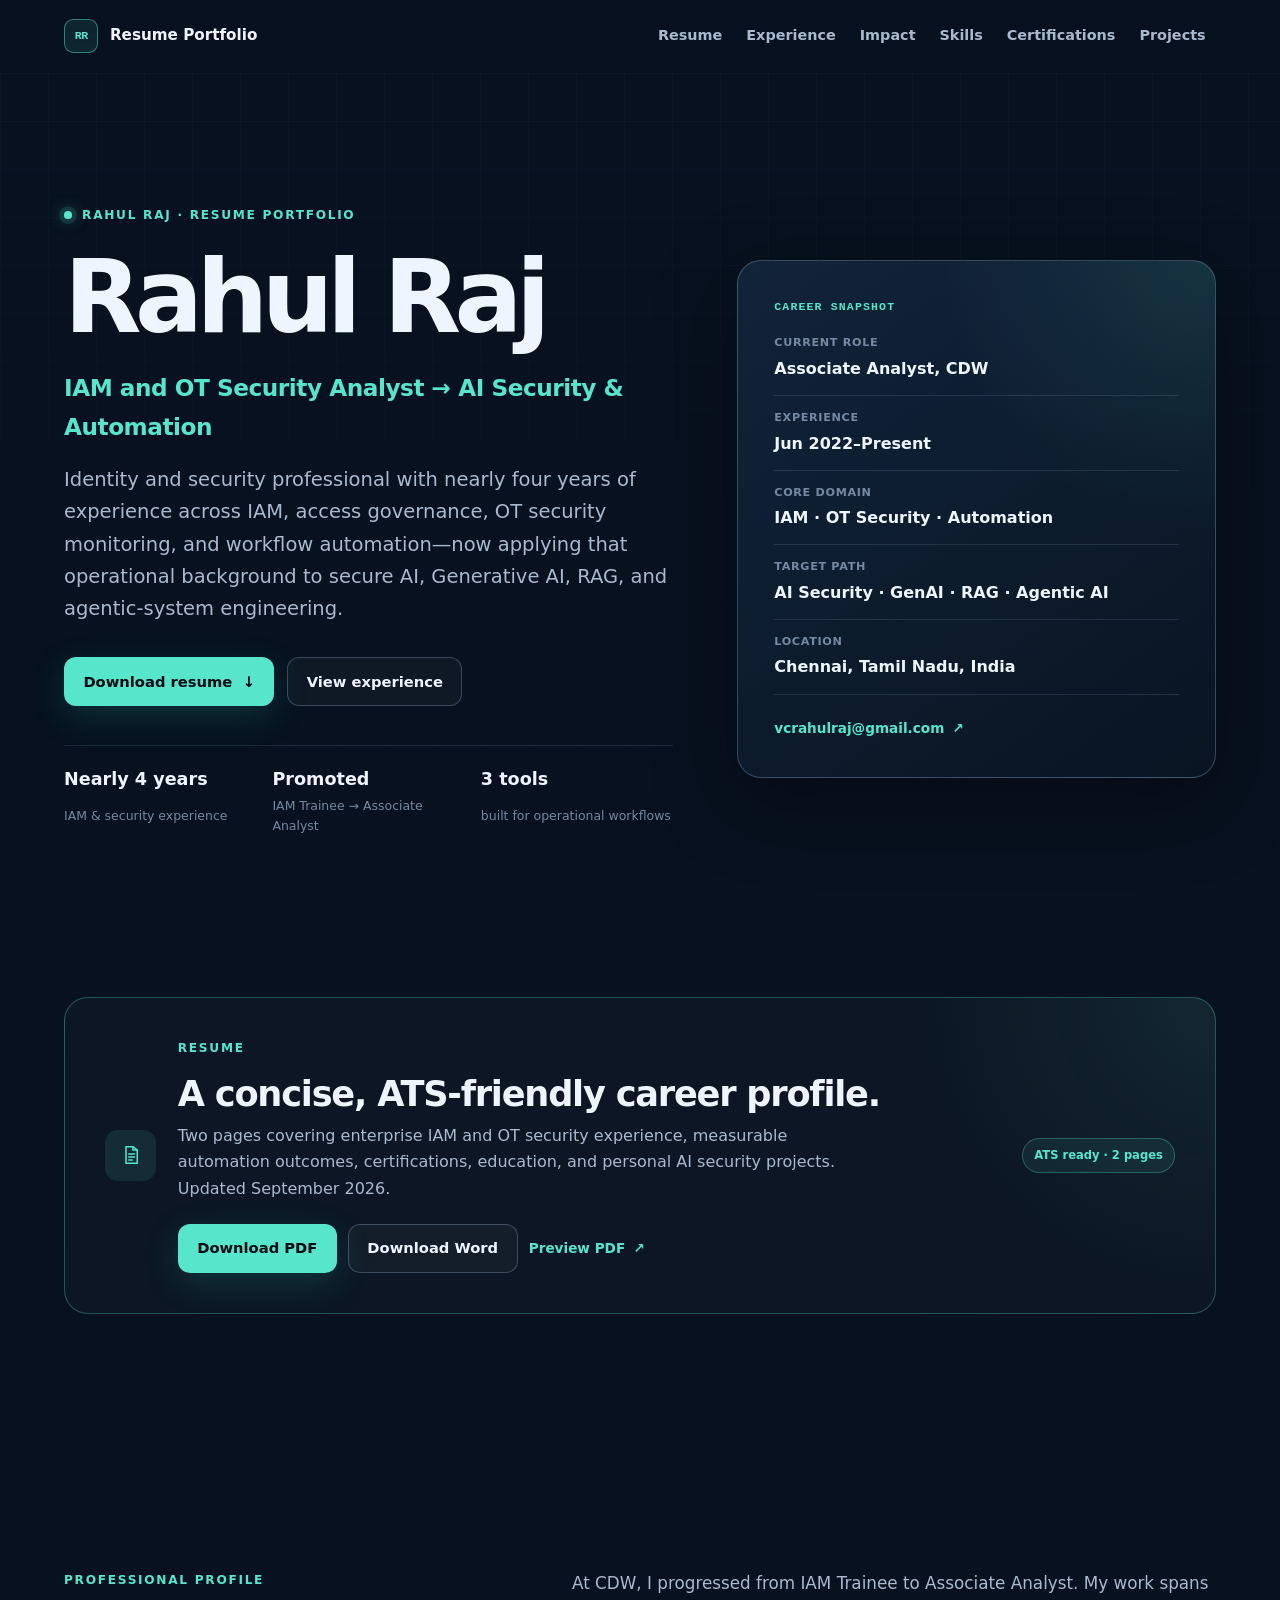
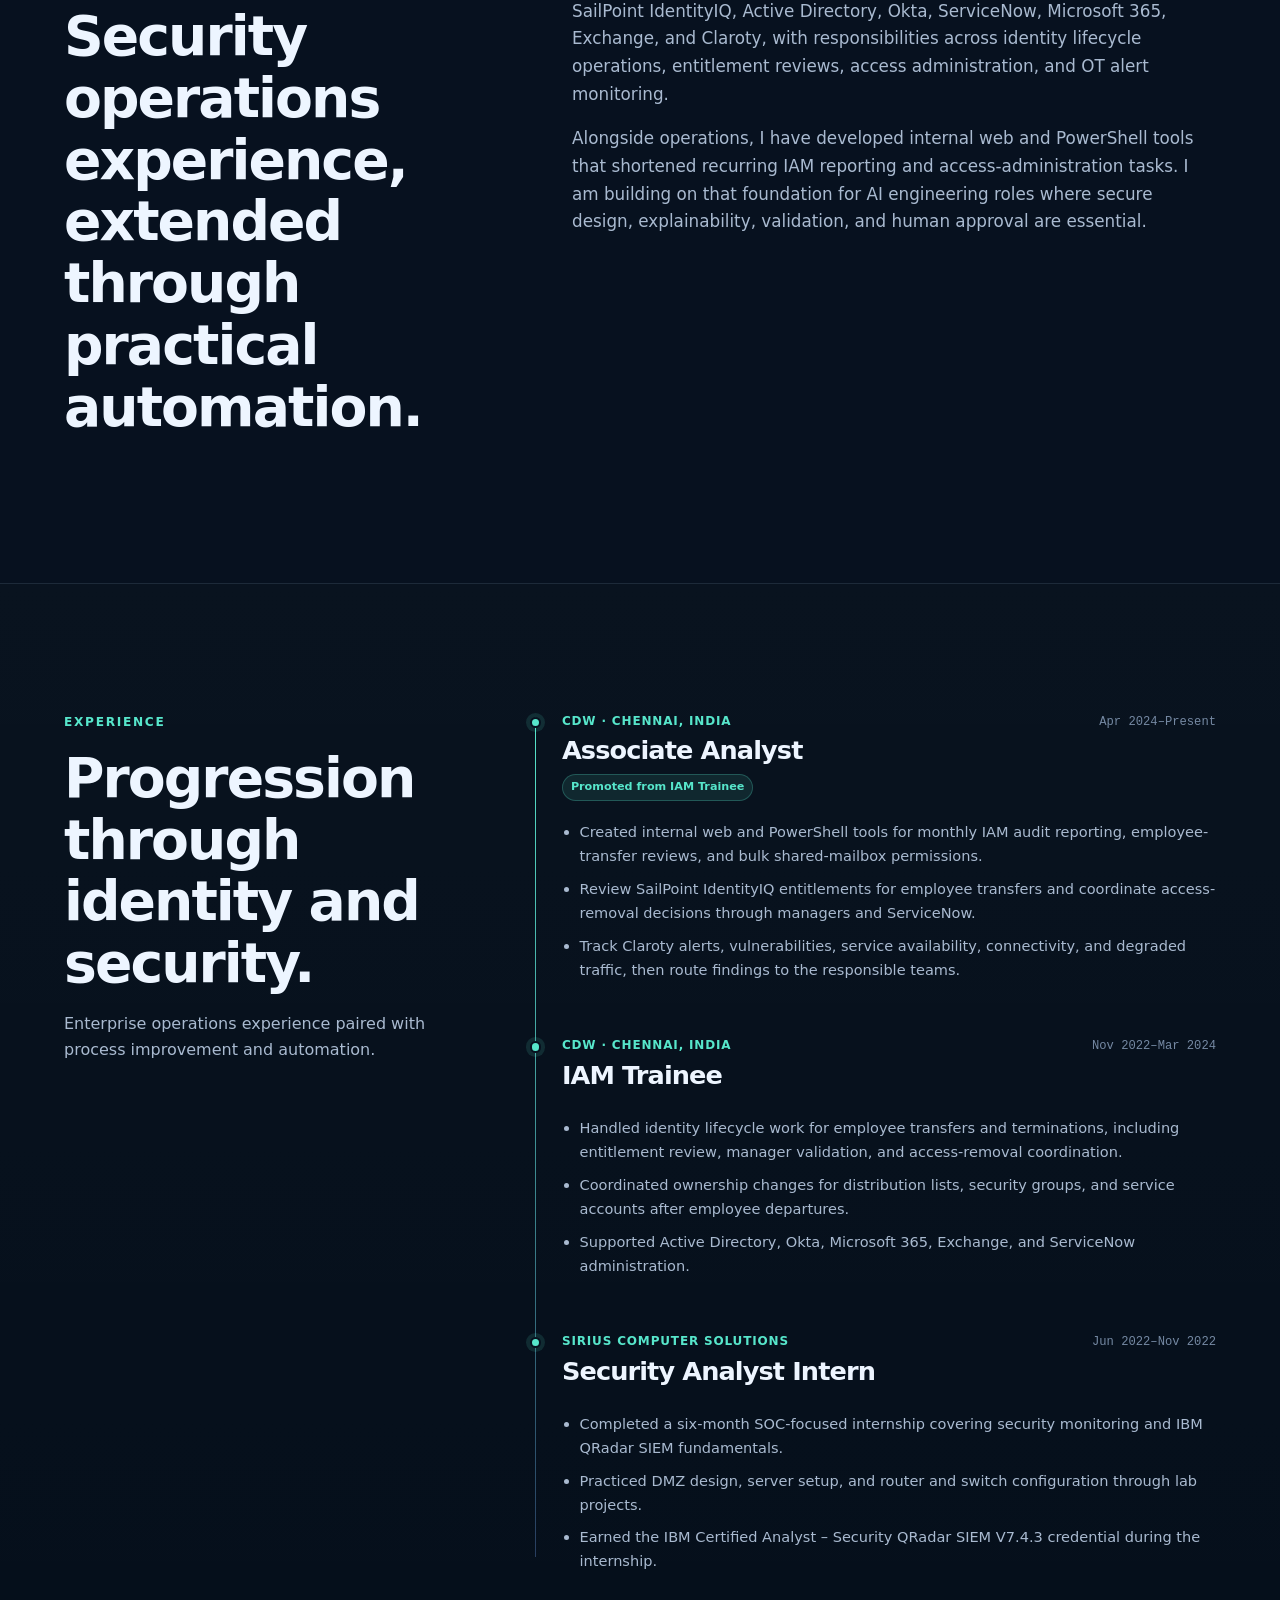
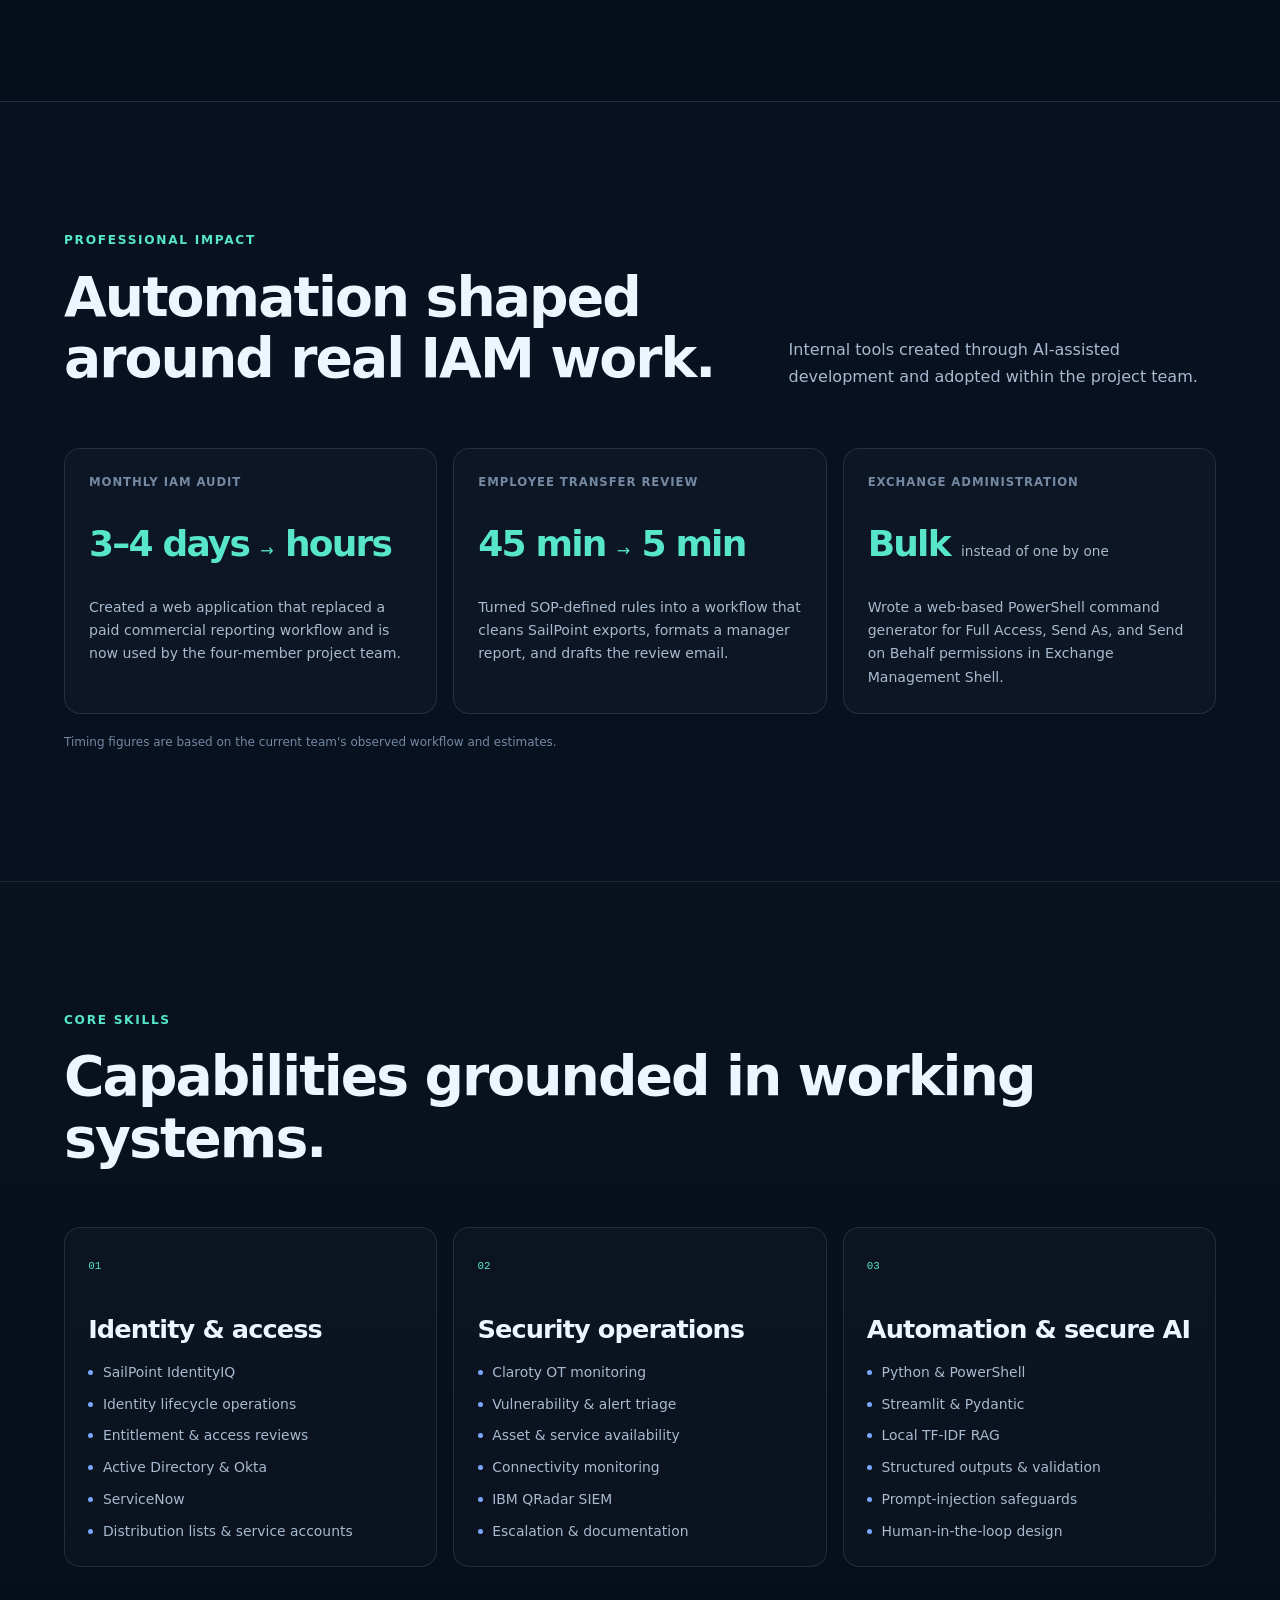
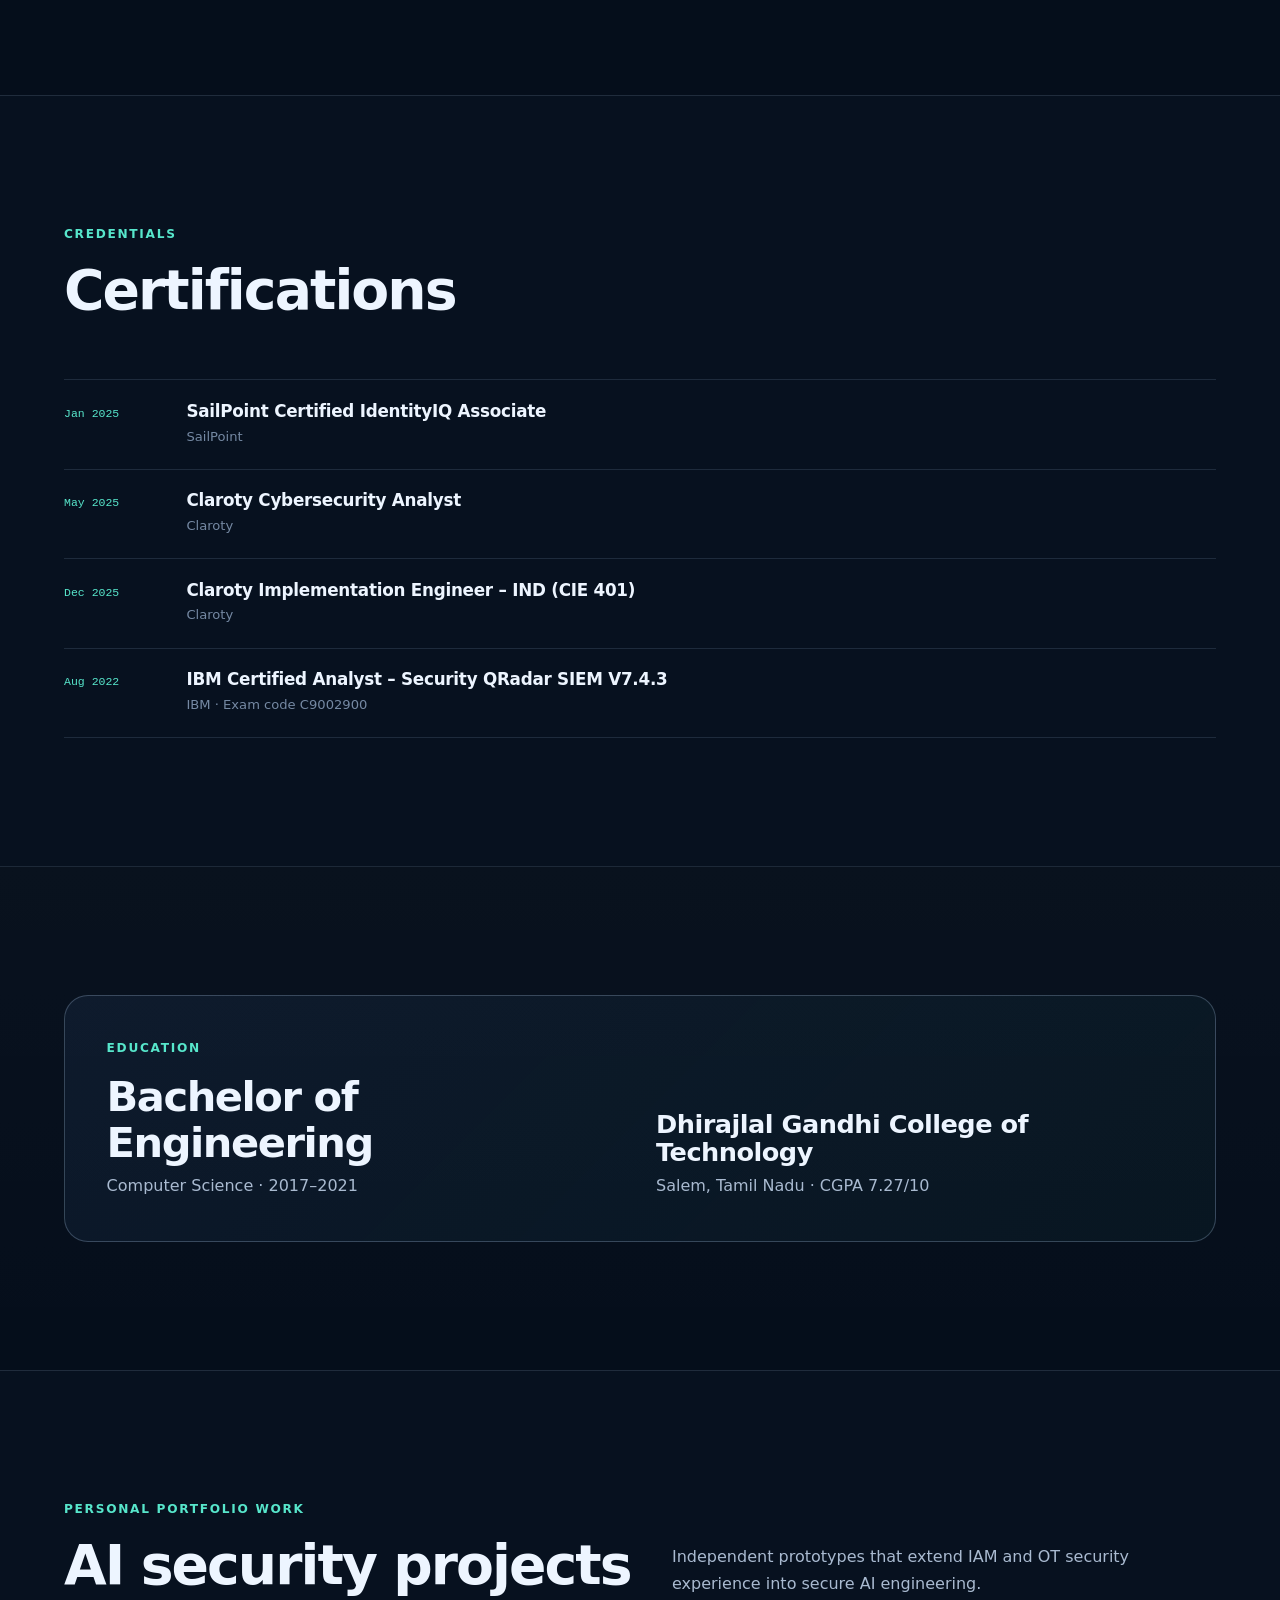
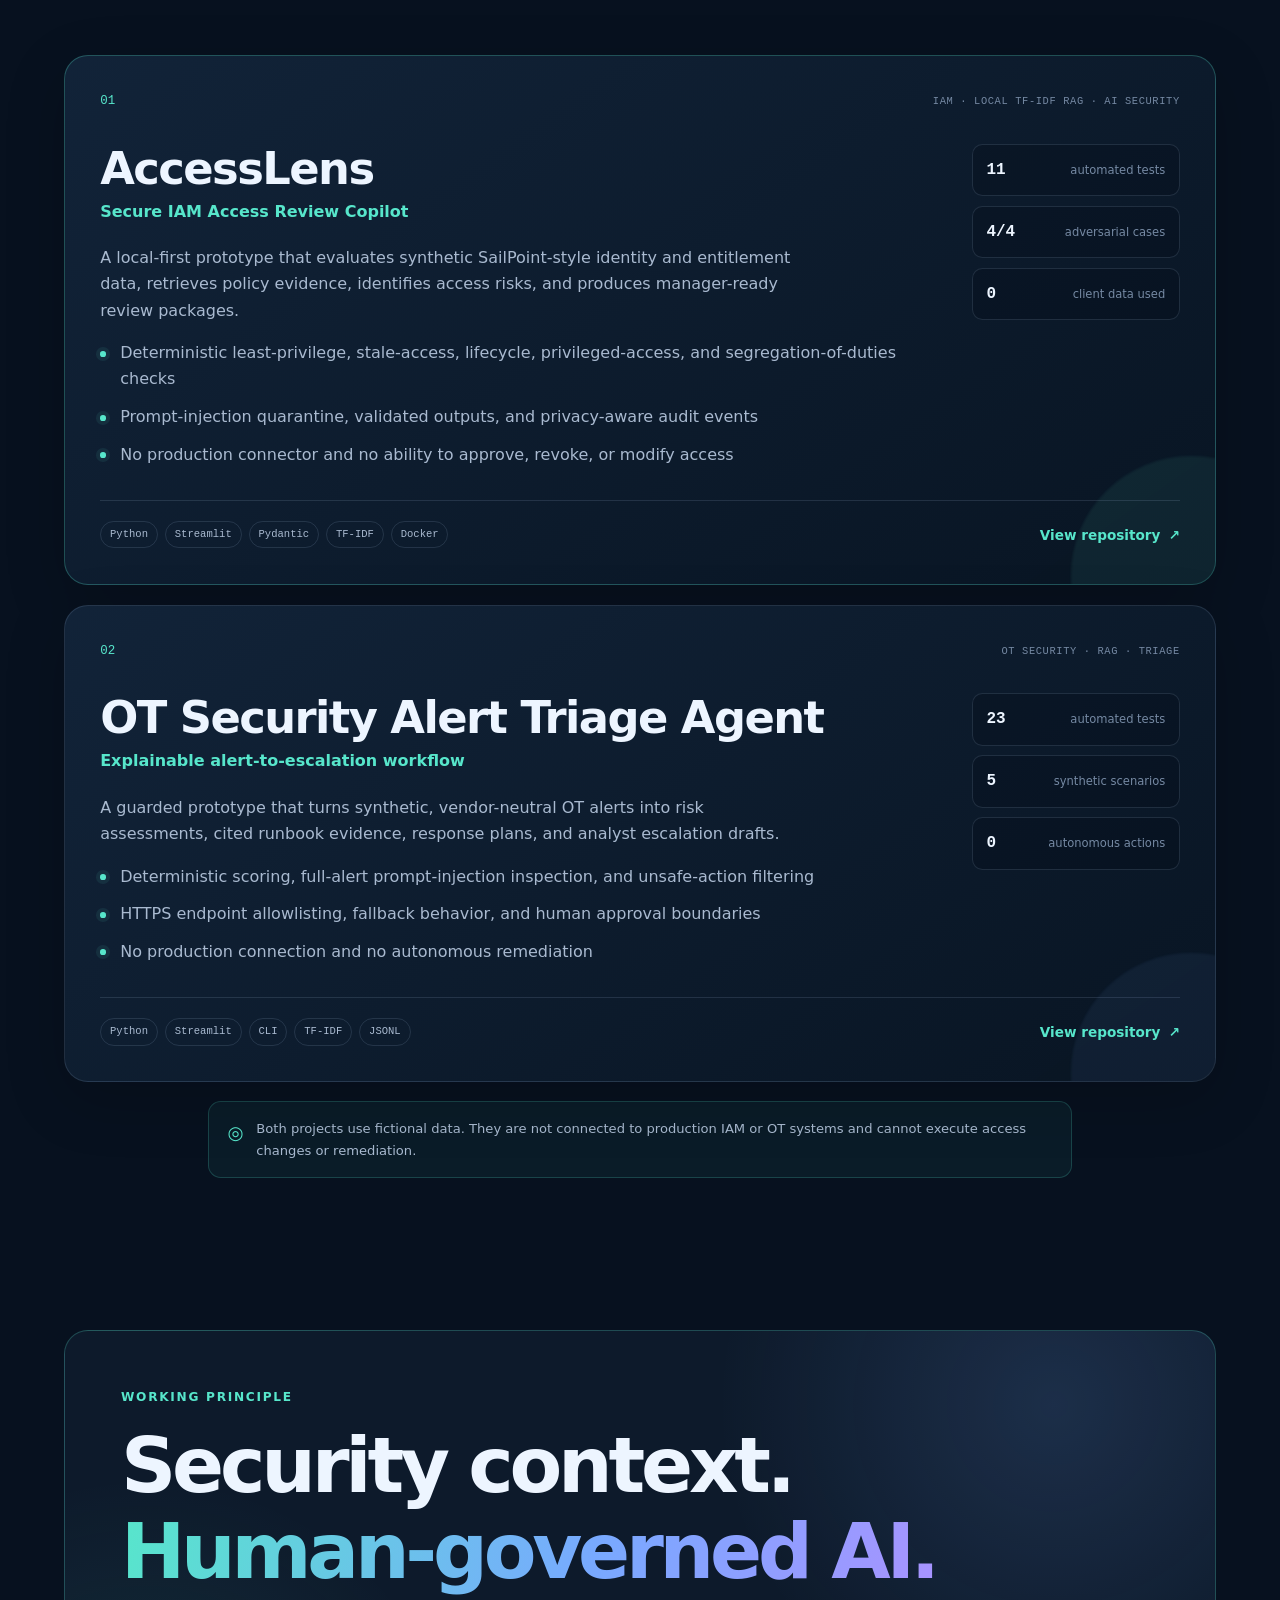
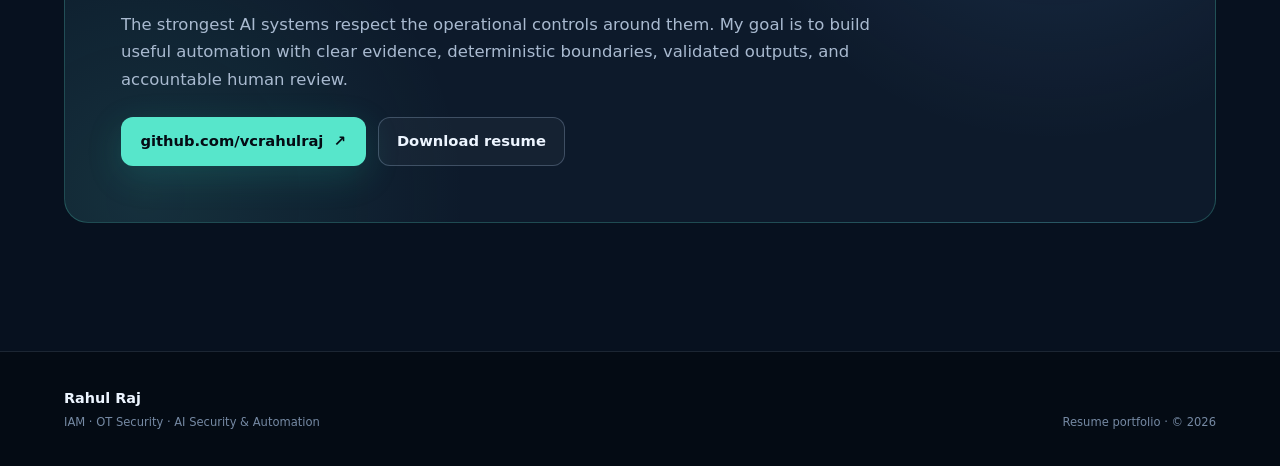
==== index.html @ edb59ee0 "Initial public portfolio release" ====
<!doctype html>
<html lang="en">
  <head>
    <meta charset="utf-8">
    <meta name="viewport" content="width=device-width, initial-scale=1">
    <meta name="color-scheme" content="dark light">
    <meta name="theme-color" content="#07111f">
    <meta name="description" content="Rahul Raj's resume portfolio: nearly four years of IAM, OT security, security automation, and secure AI engineering experience.">
    <meta name="author" content="Rahul Raj">
    <meta name="robots" content="index, follow">
    <meta property="og:type" content="profile">
    <meta property="og:title" content="Rahul Raj | Resume Portfolio">
    <meta property="og:url" content="https://vcrahulraj.github.io/">
    <meta property="og:description" content="IAM and OT Security Analyst moving into AI security, Generative AI, RAG, agentic AI, and automation engineering.">
    <meta property="og:image" content="favicon.svg">
    <meta name="twitter:card" content="summary">
    <meta name="twitter:title" content="Rahul Raj | Resume Portfolio">
    <meta name="twitter:description" content="IAM, OT security, security automation, and secure AI engineering experience and projects.">
    <title>Rahul Raj | Resume Portfolio</title>
    <link rel="canonical" href="https://vcrahulraj.github.io/">
    <link rel="icon" href="favicon.svg" type="image/svg+xml">
    <link rel="stylesheet" href="styles.css">
    <script type="application/ld+json">
      {
        "@context": "https://schema.org",
        "@type": "Person",
        "name": "Rahul Raj",
        "jobTitle": "IAM and OT Security Analyst",
        "url": "https://vcrahulraj.github.io/",
        "sameAs": ["https://github.com/vcrahulraj"],
        "knowsAbout": ["Identity and Access Management", "SailPoint IdentityIQ", "OT Security", "Security Automation", "AI Security", "Retrieval-Augmented Generation"]
      }
    </script>
  </head>
  <body>
    <a class="skip-link" href="#main-content">Skip to main content</a>

    <header class="site-header" data-header>
      <div class="container nav-wrap">
        <a class="brand" href="#top" aria-label="Rahul Raj, home">
          <span class="brand-mark" aria-hidden="true">RR</span>
          <span>Resume Portfolio</span>
        </a>
        <button class="nav-toggle" type="button" aria-expanded="false" aria-controls="primary-navigation" data-nav-toggle>
          <span class="sr-only">Open navigation</span>
          <span aria-hidden="true"></span><span aria-hidden="true"></span><span aria-hidden="true"></span>
        </button>
        <nav id="primary-navigation" class="primary-nav" aria-label="Primary navigation" data-nav>
          <a href="#resume">Resume</a>
          <a href="#experience">Experience</a>
          <a href="#impact">Impact</a>
          <a href="#skills">Skills</a>
          <a href="#certifications">Certifications</a>
          <a href="#projects">Projects</a>
        </nav>
      </div>
    </header>

    <main id="main-content">
      <section id="top" class="hero section-shell" aria-labelledby="hero-title">
        <div class="container hero-grid">
          <div class="hero-copy">
            <p class="eyebrow"><span class="status-dot" aria-hidden="true"></span> Rahul Raj · Resume Portfolio</p>
            <h1 id="hero-title">Rahul Raj</h1>
            <p class="hero-role">IAM and OT Security Analyst <span aria-hidden="true">→</span> AI Security &amp; Automation</p>
            <p class="hero-lede">
              Identity and security professional with nearly four years of experience across IAM, access governance,
              OT security monitoring, and workflow automation—now applying that operational background to secure AI,
              Generative AI, RAG, and agentic-system engineering.
            </p>
            <div class="hero-actions" aria-label="Resume actions">
              <a class="button button-primary" href="assets/Rahul_Raj_Resume.pdf" download>Download resume <span aria-hidden="true">↓</span></a>
              <a class="button button-secondary" href="#experience">View experience</a>
            </div>
            <ul class="hero-proof" aria-label="Professional highlights">
              <li><strong>Nearly 4 years</strong><span>IAM &amp; security experience</span></li>
              <li><strong>Promoted</strong><span>IAM Trainee → Associate Analyst</span></li>
              <li><strong>3 tools</strong><span>built for operational workflows</span></li>
            </ul>
          </div>

          <aside class="career-card" aria-label="Career snapshot">
            <p class="career-label">Career snapshot</p>
            <dl class="career-list">
              <div><dt>Current role</dt><dd>Associate Analyst, CDW</dd></div>
              <div><dt>Experience</dt><dd>Jun 2022–Present</dd></div>
              <div><dt>Core domain</dt><dd>IAM · OT Security · Automation</dd></div>
              <div><dt>Target path</dt><dd>AI Security · GenAI · RAG · Agentic AI</dd></div>
              <div><dt>Location</dt><dd>Chennai, Tamil Nadu, India</dd></div>
            </dl>
            <a class="text-link" href="mailto:vcrahulraj@gmail.com">vcrahulraj@gmail.com <span aria-hidden="true">↗</span></a>
          </aside>
        </div>
      </section>

      <section id="resume" class="section-shell resume-section" aria-labelledby="resume-title">
        <div class="container resume-card resume-card-ready">
          <div class="resume-icon" aria-hidden="true">
            <svg viewBox="0 0 24 24" role="img"><path d="M7 3.75h7.25L18.25 7v13.25H7z"></path><path d="M14 3.75V7h4.25M9.75 11h5.75M9.75 14h5.75M9.75 17h3.5"></path></svg>
          </div>
          <div>
            <p class="section-kicker">Resume</p>
            <h2 id="resume-title">A concise, ATS-friendly career profile.</h2>
            <p>
              Two pages covering enterprise IAM and OT security experience, measurable automation outcomes,
              certifications, education, and personal AI security projects. Updated September 2026.
            </p>
            <div class="resume-downloads" aria-label="Resume downloads">
              <a class="button button-primary" href="assets/Rahul_Raj_Resume.pdf" download>Download PDF</a>
              <a class="button button-secondary" href="assets/Rahul_Raj_Resume.docx" download>Download Word</a>
              <a class="text-link" href="assets/Rahul_Raj_Resume.pdf" target="_blank" rel="noopener">Preview PDF <span aria-hidden="true">↗</span></a>
            </div>
          </div>
          <span class="ready-pill">ATS ready · 2 pages</span>
        </div>
      </section>

      <section id="profile" class="section-shell" aria-labelledby="profile-title">
        <div class="container about-grid">
          <div>
            <p class="section-kicker">Professional profile</p>
            <h2 id="profile-title">Security operations experience, extended through practical automation.</h2>
          </div>
          <div class="about-copy">
            <p>
              At CDW, I progressed from IAM Trainee to Associate Analyst. My work spans SailPoint IdentityIQ,
              Active Directory, Okta, ServiceNow, Microsoft 365, Exchange, and Claroty, with responsibilities across
              identity lifecycle operations, entitlement reviews, access administration, and OT alert monitoring.
            </p>
            <p>
              Alongside operations, I have developed internal web and PowerShell tools that shortened recurring IAM
              reporting and access-administration tasks. I am building on that foundation for AI engineering roles
              where secure design, explainability, validation, and human approval are essential.
            </p>
          </div>
        </div>
      </section>

      <section id="experience" class="section-shell section-tinted" aria-labelledby="experience-title">
        <div class="container experience-layout">
          <div class="experience-intro">
            <p class="section-kicker">Experience</p>
            <h2 id="experience-title">Progression through identity and security.</h2>
            <p>Enterprise operations experience paired with process improvement and automation.</p>
          </div>
          <div class="timeline">
            <article class="timeline-item">
              <div class="timeline-marker" aria-hidden="true"></div>
              <div class="timeline-head">
                <div><span class="timeline-company">CDW · Chennai, India</span><h3>Associate Analyst</h3><span class="promotion-badge">Promoted from IAM Trainee</span></div>
                <time datetime="2024-04">Apr 2024–Present</time>
              </div>
              <ul>
                <li>Created internal web and PowerShell tools for monthly IAM audit reporting, employee-transfer reviews, and bulk shared-mailbox permissions.</li>
                <li>Review SailPoint IdentityIQ entitlements for employee transfers and coordinate access-removal decisions through managers and ServiceNow.</li>
                <li>Track Claroty alerts, vulnerabilities, service availability, connectivity, and degraded traffic, then route findings to the responsible teams.</li>
              </ul>
            </article>
            <article class="timeline-item">
              <div class="timeline-marker" aria-hidden="true"></div>
              <div class="timeline-head">
                <div><span class="timeline-company">CDW · Chennai, India</span><h3>IAM Trainee</h3></div>
                <time datetime="2022-11">Nov 2022–Mar 2024</time>
              </div>
              <ul>
                <li>Handled identity lifecycle work for employee transfers and terminations, including entitlement review, manager validation, and access-removal coordination.</li>
                <li>Coordinated ownership changes for distribution lists, security groups, and service accounts after employee departures.</li>
                <li>Supported Active Directory, Okta, Microsoft 365, Exchange, and ServiceNow administration.</li>
              </ul>
            </article>
            <article class="timeline-item">
              <div class="timeline-marker" aria-hidden="true"></div>
              <div class="timeline-head">
                <div><span class="timeline-company">Sirius Computer Solutions</span><h3>Security Analyst Intern</h3></div>
                <time datetime="2022-06">Jun 2022–Nov 2022</time>
              </div>
              <ul>
                <li>Completed a six-month SOC-focused internship covering security monitoring and IBM QRadar SIEM fundamentals.</li>
                <li>Practiced DMZ design, server setup, and router and switch configuration through lab projects.</li>
                <li>Earned the IBM Certified Analyst – Security QRadar SIEM V7.4.3 credential during the internship.</li>
              </ul>
            </article>
          </div>
        </div>
      </section>

      <section id="impact" class="section-shell" aria-labelledby="impact-title">
        <div class="container">
          <div class="section-heading">
            <div><p class="section-kicker">Professional impact</p><h2 id="impact-title">Automation shaped around real IAM work.</h2></div>
            <p>Internal tools created through AI-assisted development and adopted within the project team.</p>
          </div>
          <div class="impact-grid">
            <article class="impact-card">
              <span class="impact-label">Monthly IAM audit</span>
              <div class="impact-stat"><strong>3–4 days</strong><span aria-hidden="true">→</span><strong>hours</strong></div>
              <p>Created a web application that replaced a paid commercial reporting workflow and is now used by the four-member project team.</p>
            </article>
            <article class="impact-card">
              <span class="impact-label">Employee transfer review</span>
              <div class="impact-stat"><strong>45 min</strong><span aria-hidden="true">→</span><strong>5 min</strong></div>
              <p>Turned SOP-defined rules into a workflow that cleans SailPoint exports, formats a manager report, and drafts the review email.</p>
            </article>
            <article class="impact-card">
              <span class="impact-label">Exchange administration</span>
              <div class="impact-stat"><strong>Bulk</strong><span>instead of one by one</span></div>
              <p>Wrote a web-based PowerShell command generator for Full Access, Send As, and Send on Behalf permissions in Exchange Management Shell.</p>
            </article>
          </div>
          <p class="data-note">Timing figures are based on the current team's observed workflow and estimates.</p>
        </div>
      </section>

      <section id="skills" class="section-shell section-tinted" aria-labelledby="skills-title">
        <div class="container">
          <div class="section-heading"><div><p class="section-kicker">Core skills</p><h2 id="skills-title">Capabilities grounded in working systems.</h2></div></div>
          <div class="skill-grid">
            <article class="skill-card">
              <span class="skill-index">01</span><h3>Identity &amp; access</h3>
              <ul><li>SailPoint IdentityIQ</li><li>Identity lifecycle operations</li><li>Entitlement &amp; access reviews</li><li>Active Directory &amp; Okta</li><li>ServiceNow</li><li>Distribution lists &amp; service accounts</li></ul>
            </article>
            <article class="skill-card">
              <span class="skill-index">02</span><h3>Security operations</h3>
              <ul><li>Claroty OT monitoring</li><li>Vulnerability &amp; alert triage</li><li>Asset &amp; service availability</li><li>Connectivity monitoring</li><li>IBM QRadar SIEM</li><li>Escalation &amp; documentation</li></ul>
            </article>
            <article class="skill-card">
              <span class="skill-index">03</span><h3>Automation &amp; secure AI</h3>
              <ul><li>Python &amp; PowerShell</li><li>Streamlit &amp; Pydantic</li><li>Local TF-IDF RAG</li><li>Structured outputs &amp; validation</li><li>Prompt-injection safeguards</li><li>Human-in-the-loop design</li></ul>
            </article>
          </div>
        </div>
      </section>

      <section id="certifications" class="section-shell" aria-labelledby="certifications-title">
        <div class="container">
          <div class="section-heading"><div><p class="section-kicker">Credentials</p><h2 id="certifications-title">Certifications</h2></div></div>
          <div class="credential-list">
            <article><time datetime="2025-01-13">Jan 2025</time><div><h3>SailPoint Certified IdentityIQ Associate</h3><p>SailPoint</p></div></article>
            <article><time datetime="2025-05-14">May 2025</time><div><h3>Claroty Cybersecurity Analyst</h3><p>Claroty</p></div></article>
            <article><time datetime="2025-12-31">Dec 2025</time><div><h3>Claroty Implementation Engineer – IND (CIE 401)</h3><p>Claroty</p></div></article>
            <article><time datetime="2022-08">Aug 2022</time><div><h3>IBM Certified Analyst – Security QRadar SIEM V7.4.3</h3><p>IBM · Exam code C9002900</p></div></article>
          </div>
        </div>
      </section>

      <section id="education" class="section-shell section-tinted" aria-labelledby="education-title">
        <div class="container education-card">
          <div><p class="section-kicker">Education</p><h2 id="education-title">Bachelor of Engineering</h2><p class="education-major">Computer Science · 2017–2021</p></div>
          <div><h3>Dhirajlal Gandhi College of Technology</h3><p>Salem, Tamil Nadu · CGPA 7.27/10</p></div>
        </div>
      </section>

      <section id="projects" class="section-shell" aria-labelledby="projects-title">
        <div class="container">
          <div class="section-heading">
            <div><p class="section-kicker">Personal portfolio work</p><h2 id="projects-title">AI security projects</h2></div>
            <p>Independent prototypes that extend IAM and OT security experience into secure AI engineering.</p>
          </div>
          <div class="project-grid">
            <article class="project-card project-card-featured">
              <div class="project-topline"><span class="project-number">01</span><span class="project-type">IAM · Local TF-IDF RAG · AI Security</span></div>
              <div class="project-body">
                <div>
                  <h3>AccessLens</h3><p class="project-subtitle">Secure IAM Access Review Copilot</p>
                  <p>A local-first prototype that evaluates synthetic SailPoint-style identity and entitlement data, retrieves policy evidence, identifies access risks, and produces manager-ready review packages.</p>
                  <ul class="feature-list"><li>Deterministic least-privilege, stale-access, lifecycle, privileged-access, and segregation-of-duties checks</li><li>Prompt-injection quarantine, validated outputs, and privacy-aware audit events</li><li>No production connector and no ability to approve, revoke, or modify access</li></ul>
                </div>
                <div class="project-evidence" aria-label="AccessLens verification"><div><strong>11</strong><span>automated tests</span></div><div><strong>4/4</strong><span>adversarial cases</span></div><div><strong>0</strong><span>client data used</span></div></div>
              </div>
              <div class="project-footer">
                <ul class="tech-list" aria-label="AccessLens technologies"><li>Python</li><li>Streamlit</li><li>Pydantic</li><li>TF-IDF</li><li>Docker</li></ul>
                <a class="text-link repo-link" href="#projects" data-repo-link="accessLens"><span data-repo-label>Repository link pending</span><span aria-hidden="true">↗</span></a>
              </div>
            </article>
            <article class="project-card">
              <div class="project-topline"><span class="project-number">02</span><span class="project-type">OT Security · RAG · Triage</span></div>
              <div class="project-body">
                <div>
                  <h3>OT Security Alert Triage Agent</h3><p class="project-subtitle">Explainable alert-to-escalation workflow</p>
                  <p>A guarded prototype that turns synthetic, vendor-neutral OT alerts into risk assessments, cited runbook evidence, response plans, and analyst escalation drafts.</p>
                  <ul class="feature-list"><li>Deterministic scoring, full-alert prompt-injection inspection, and unsafe-action filtering</li><li>HTTPS endpoint allowlisting, fallback behavior, and human approval boundaries</li><li>No production connection and no autonomous remediation</li></ul>
                </div>
                <div class="project-evidence" aria-label="OT triage project verification"><div><strong>23</strong><span>automated tests</span></div><div><strong>5</strong><span>synthetic scenarios</span></div><div><strong>0</strong><span>autonomous actions</span></div></div>
              </div>
              <div class="project-footer">
                <ul class="tech-list" aria-label="OT triage technologies"><li>Python</li><li>Streamlit</li><li>CLI</li><li>TF-IDF</li><li>JSONL</li></ul>
                <a class="text-link repo-link" href="#projects" data-repo-link="otTriage"><span data-repo-label>Repository link pending</span><span aria-hidden="true">↗</span></a>
              </div>
            </article>
          </div>
          <aside class="project-note" aria-label="Responsible project use"><span aria-hidden="true">◎</span><p>Both projects use fictional data. They are not connected to production IAM or OT systems and cannot execute access changes or remediation.</p></aside>
        </div>
      </section>

      <section id="principle" class="section-shell closing-section" aria-labelledby="principle-title">
        <div class="container closing-card">
          <p class="section-kicker">Working principle</p>
          <h2 id="principle-title">Security context.<br><span>Human-governed AI.</span></h2>
          <p>The strongest AI systems respect the operational controls around them. My goal is to build useful automation with clear evidence, deterministic boundaries, validated outputs, and accountable human review.</p>
          <div class="closing-actions">
            <a class="button button-primary profile-link" href="#principle" data-github-profile><span data-profile-label>GitHub profile pending</span><span aria-hidden="true">↗</span></a>
            <a class="button button-secondary" href="assets/Rahul_Raj_Resume.pdf" download>Download resume</a>
          </div>
        </div>
      </section>
    </main>

    <footer class="site-footer">
      <div class="container footer-inner">
        <div><strong>Rahul Raj</strong><span>IAM · OT Security · AI Security &amp; Automation</span></div>
        <p>Resume portfolio · <span data-year></span></p>
      </div>
    </footer>
    <script src="config.js"></script>
    <script src="script.js"></script>
  </body>
</html>
---- styles.css ----
:root {
  --bg: #07111f;
  --bg-deep: #040b14;
  --surface: #0d1a2b;
  --surface-2: #101f32;
  --surface-3: #14263b;
  --text: #edf5ff;
  --text-soft: #a9bad0;
  --text-muted: #7589a3;
  --line: rgba(168, 194, 224, 0.15);
  --line-strong: rgba(168, 194, 224, 0.28);
  --accent: #57e6cb;
  --accent-strong: #21c9ab;
  --accent-wash: rgba(87, 230, 203, 0.1);
  --blue: #78a9ff;
  --violet: #a893ff;
  --warning: #ffd166;
  --shadow: 0 24px 80px rgba(0, 0, 0, 0.34);
  --radius-lg: 1.5rem;
  --radius-md: 1rem;
  --radius-sm: 0.7rem;
  --container: 72rem;
  --header-height: 4.5rem;
}

*,
*::before,
*::after {
  box-sizing: border-box;
}

html {
  scroll-behavior: smooth;
  scroll-padding-top: calc(var(--header-height) + 1rem);
}

body {
  margin: 0;
  min-width: 20rem;
  background:
    radial-gradient(circle at 15% -8%, rgba(52, 119, 173, 0.2), transparent 34rem),
    var(--bg);
  color: var(--text);
  font-family:
    Inter, ui-sans-serif, system-ui, -apple-system, BlinkMacSystemFont, "Segoe UI", sans-serif;
  font-size: 1rem;
  line-height: 1.65;
  -webkit-font-smoothing: antialiased;
  text-rendering: optimizeLegibility;
}

body.nav-open {
  overflow: hidden;
}

a {
  color: inherit;
}

button,
a {
  -webkit-tap-highlight-color: transparent;
}

button,
input,
textarea,
select {
  font: inherit;
}

img,
svg {
  display: block;
  max-width: 100%;
}

p,
h1,
h2,
h3,
ul {
  margin-top: 0;
}

h1,
h2,
h3 {
  line-height: 1.12;
  letter-spacing: -0.035em;
}

h2 {
  margin-bottom: 1rem;
  font-size: clamp(2rem, 5vw, 3.45rem);
}

h3 {
  font-size: clamp(1.25rem, 3vw, 1.6rem);
}

code {
  padding: 0.16rem 0.42rem;
  border: 1px solid var(--line);
  border-radius: 0.35rem;
  background: rgba(255, 255, 255, 0.06);
  color: var(--accent);
  font-family: "SFMono-Regular", Consolas, "Liberation Mono", monospace;
  font-size: 0.9em;
}

::selection {
  background: var(--accent);
  color: var(--bg-deep);
}

:focus-visible {
  outline: 3px solid var(--warning);
  outline-offset: 4px;
}

.sr-only {
  position: absolute;
  width: 1px;
  height: 1px;
  padding: 0;
  margin: -1px;
  overflow: hidden;
  clip: rect(0, 0, 0, 0);
  white-space: nowrap;
  border: 0;
}

.skip-link {
  position: fixed;
  z-index: 1000;
  top: 0.75rem;
  left: 0.75rem;
  padding: 0.75rem 1rem;
  transform: translateY(-180%);
  border-radius: var(--radius-sm);
  background: var(--accent);
  color: var(--bg-deep);
  font-weight: 800;
  text-decoration: none;
  transition: transform 160ms ease;
}

.skip-link:focus {
  transform: translateY(0);
}

.container {
  width: min(calc(100% - 2rem), var(--container));
  margin-inline: auto;
}

.section-shell {
  position: relative;
  padding-block: clamp(4.75rem, 10vw, 8rem);
}

.section-tinted {
  border-block: 1px solid var(--line);
  background:
    linear-gradient(180deg, rgba(255, 255, 255, 0.015), rgba(255, 255, 255, 0)),
    rgba(3, 10, 18, 0.25);
}

.section-kicker,
.eyebrow {
  margin-bottom: 1rem;
  color: var(--accent);
  font-size: 0.76rem;
  font-weight: 800;
  letter-spacing: 0.14em;
  text-transform: uppercase;
}

.section-heading {
  display: flex;
  flex-direction: column;
  gap: 0.75rem;
  margin-bottom: clamp(2.25rem, 5vw, 3.6rem);
}

.section-heading h2 {
  margin-bottom: 0;
}

.section-heading > p {
  max-width: 34rem;
  margin-bottom: 0;
  color: var(--text-soft);
}

.site-header {
  position: sticky;
  z-index: 100;
  top: 0;
  min-height: var(--header-height);
  border-bottom: 1px solid transparent;
  background: rgba(7, 17, 31, 0.8);
  backdrop-filter: blur(18px);
  transition:
    border-color 180ms ease,
    box-shadow 180ms ease;
}

.site-header.is-scrolled {
  border-color: var(--line);
  box-shadow: 0 8px 30px rgba(0, 0, 0, 0.18);
}

.nav-wrap {
  display: flex;
  min-height: var(--header-height);
  align-items: center;
  justify-content: space-between;
}

.brand {
  display: inline-flex;
  align-items: center;
  gap: 0.72rem;
  color: var(--text);
  font-size: 0.95rem;
  font-weight: 800;
  text-decoration: none;
}

.brand-mark {
  display: grid;
  width: 2.15rem;
  aspect-ratio: 1;
  place-items: center;
  border: 1px solid rgba(87, 230, 203, 0.48);
  border-radius: 0.58rem;
  background: var(--accent-wash);
  color: var(--accent);
  font-family: "SFMono-Regular", Consolas, monospace;
  font-size: 0.72rem;
  letter-spacing: -0.04em;
}

.nav-toggle {
  display: grid;
  width: 2.8rem;
  height: 2.8rem;
  padding: 0.7rem;
  place-content: center;
  gap: 0.3rem;
  border: 1px solid var(--line-strong);
  border-radius: 0.7rem;
  background: rgba(255, 255, 255, 0.04);
  color: var(--text);
  cursor: pointer;
}

.nav-toggle > span:not(.sr-only) {
  width: 1.2rem;
  height: 2px;
  border-radius: 999px;
  background: currentColor;
  transition:
    transform 180ms ease,
    opacity 180ms ease;
}

.nav-toggle[aria-expanded="true"] > span:nth-of-type(2) {
  transform: translateY(0.4rem) rotate(45deg);
}

.nav-toggle[aria-expanded="true"] > span:nth-of-type(3) {
  opacity: 0;
}

.nav-toggle[aria-expanded="true"] > span:nth-of-type(4) {
  transform: translateY(-0.4rem) rotate(-45deg);
}

.primary-nav {
  position: absolute;
  top: calc(100% + 0.5rem);
  right: 1rem;
  left: 1rem;
  display: none;
  padding: 0.7rem;
  border: 1px solid var(--line-strong);
  border-radius: var(--radius-md);
  background: rgba(9, 21, 36, 0.98);
  box-shadow: var(--shadow);
}

.primary-nav.is-open {
  display: grid;
}

.primary-nav a {
  padding: 0.75rem 0.85rem;
  border-radius: 0.55rem;
  color: var(--text-soft);
  font-size: 0.9rem;
  font-weight: 700;
  text-decoration: none;
}

.primary-nav a:hover {
  background: rgba(255, 255, 255, 0.045);
  color: var(--accent);
}

.hero {
  display: grid;
  min-height: calc(100svh - var(--header-height));
  align-items: center;
  overflow: clip;
}

.hero::before {
  position: absolute;
  inset: 0;
  z-index: -1;
  background-image:
    linear-gradient(rgba(120, 169, 255, 0.045) 1px, transparent 1px),
    linear-gradient(90deg, rgba(120, 169, 255, 0.045) 1px, transparent 1px);
  background-size: 3rem 3rem;
  content: "";
  mask-image: linear-gradient(to bottom, rgba(0, 0, 0, 0.8), transparent 85%);
}

.hero-grid {
  display: grid;
  gap: 4rem;
}

.eyebrow {
  display: inline-flex;
  align-items: center;
  gap: 0.65rem;
}

.status-dot {
  width: 0.48rem;
  height: 0.48rem;
  border-radius: 50%;
  background: var(--accent);
  box-shadow: 0 0 0 0.3rem rgba(87, 230, 203, 0.12), 0 0 1rem rgba(87, 230, 203, 0.7);
}

.hero h1 {
  max-width: 13ch;
  margin-bottom: 1.5rem;
  font-size: clamp(3rem, 11vw, 6.3rem);
  letter-spacing: -0.065em;
}

.hero h1 span {
  background: linear-gradient(105deg, var(--accent), var(--blue) 58%, var(--violet));
  background-clip: text;
  color: transparent;
}

.hero-role {
  max-width: 44rem;
  margin: -0.55rem 0 1.15rem;
  color: var(--accent);
  font-size: clamp(1.05rem, 2.4vw, 1.45rem);
  font-weight: 750;
  letter-spacing: -0.02em;
}

.career-card {
  position: relative;
  overflow: hidden;
  padding: clamp(1.4rem, 4vw, 2.25rem);
  border: 1px solid var(--line-strong);
  border-radius: var(--radius-lg);
  background:
    radial-gradient(circle at 100% 0, rgba(87, 230, 203, 0.11), transparent 17rem),
    linear-gradient(145deg, rgba(18, 37, 59, 0.96), rgba(9, 21, 35, 0.98));
  box-shadow: var(--shadow);
}

.career-label {
  margin-bottom: 1.15rem;
  color: var(--accent);
  font-family: "SFMono-Regular", Consolas, monospace;
  font-size: 0.72rem;
  font-weight: 800;
  letter-spacing: 0.1em;
  text-transform: uppercase;
}

.career-list {
  margin: 0 0 1.25rem;
}

.career-list div {
  display: grid;
  padding-block: 0.8rem;
  gap: 0.2rem;
  border-bottom: 1px solid var(--line);
}

.career-list div:first-child {
  padding-top: 0;
}

.career-list dt {
  color: var(--text-muted);
  font-size: 0.7rem;
  font-weight: 800;
  letter-spacing: 0.06em;
  text-transform: uppercase;
}

.career-list dd {
  margin: 0;
  color: var(--text);
  font-weight: 700;
}

.hero-lede {
  max-width: 41rem;
  margin-bottom: 2rem;
  color: var(--text-soft);
  font-size: clamp(1.04rem, 2vw, 1.22rem);
}

.hero-actions {
  display: flex;
  flex-wrap: wrap;
  gap: 0.8rem;
}

.button {
  display: inline-flex;
  min-height: 3rem;
  align-items: center;
  justify-content: center;
  gap: 0.65rem;
  padding: 0.72rem 1.15rem;
  border: 1px solid transparent;
  border-radius: 0.75rem;
  font-size: 0.92rem;
  font-weight: 800;
  text-decoration: none;
  transition:
    transform 160ms ease,
    border-color 160ms ease,
    background 160ms ease;
}

.button:hover {
  transform: translateY(-2px);
}

.button-primary {
  background: var(--accent);
  color: var(--bg-deep);
  box-shadow: 0 10px 35px rgba(33, 201, 171, 0.18);
}

.button-primary:hover {
  background: #78f2dc;
}

.button-secondary {
  border-color: var(--line-strong);
  background: rgba(255, 255, 255, 0.035);
  color: var(--text);
}

.button-secondary:hover {
  border-color: rgba(87, 230, 203, 0.5);
  background: var(--accent-wash);
}

.button.is-pending,
.repo-link.is-pending {
  cursor: not-allowed;
  opacity: 0.66;
}

.button.is-pending:hover {
  transform: none;
}

.hero-proof {
  display: grid;
  max-width: 42rem;
  margin: 2.4rem 0 0;
  padding: 1.2rem 0 0;
  gap: 1rem;
  border-top: 1px solid var(--line);
  list-style: none;
}

.hero-proof li {
  display: grid;
  gap: 0.1rem;
}

.hero-proof strong {
  color: var(--text);
  font-size: 1.1rem;
}

.hero-proof span {
  color: var(--text-muted);
  font-size: 0.78rem;
}

.hero-visual {
  position: relative;
  display: none;
  min-height: 31rem;
  place-items: center;
}

.hero-visual::before {
  position: absolute;
  width: 20rem;
  aspect-ratio: 1;
  border-radius: 50%;
  background: rgba(73, 154, 255, 0.12);
  box-shadow: 0 0 8rem rgba(87, 230, 203, 0.15);
  content: "";
  filter: blur(1px);
}

.orbit {
  position: absolute;
  width: 25rem;
  aspect-ratio: 1;
  border: 1px solid rgba(120, 169, 255, 0.18);
  border-radius: 50%;
}

.orbit::after {
  position: absolute;
  top: 10%;
  left: 10%;
  width: 0.55rem;
  aspect-ratio: 1;
  border-radius: 50%;
  background: var(--accent);
  box-shadow: 0 0 1rem var(--accent);
  content: "";
}

.orbit-two {
  width: 17rem;
  border-style: dashed;
  transform: rotate(52deg);
}

.signal-card {
  position: absolute;
  z-index: 2;
  border: 1px solid var(--line-strong);
  background: rgba(12, 27, 45, 0.92);
  box-shadow: var(--shadow);
  backdrop-filter: blur(16px);
}

.signal-card-main {
  width: min(100%, 31rem);
  padding: 1.25rem;
  border-radius: var(--radius-lg);
}

.signal-card-head {
  display: flex;
  align-items: center;
  gap: 0.7rem;
  padding-bottom: 1rem;
  border-bottom: 1px solid var(--line);
  color: var(--text-soft);
  font-size: 0.8rem;
  font-weight: 700;
}

.signal-icon {
  display: grid;
  width: 2rem;
  aspect-ratio: 1;
  place-items: center;
  border-radius: 0.45rem;
  background: var(--accent-wash);
  color: var(--accent);
  font-family: "SFMono-Regular", Consolas, monospace;
  font-size: 0.7rem;
}

.signal-live {
  margin-left: auto;
  padding: 0.25rem 0.5rem;
  border-radius: 999px;
  background: rgba(87, 230, 203, 0.11);
  color: var(--accent);
  font-size: 0.62rem;
  letter-spacing: 0.1em;
}

.signal-flow {
  display: flex;
  align-items: center;
  justify-content: space-between;
  gap: 0.3rem;
  padding-block: 1.6rem;
}

.signal-flow div {
  display: grid;
  min-width: 0;
  gap: 0.2rem;
}

.signal-flow span {
  color: var(--blue);
  font-family: "SFMono-Regular", Consolas, monospace;
  font-size: 0.58rem;
}

.signal-flow b {
  font-size: 0.74rem;
}

.signal-flow small {
  color: var(--text-muted);
  font-size: 0.58rem;
}

.signal-flow i {
  color: var(--text-muted);
  font-style: normal;
}

.signal-rule {
  padding: 0.7rem 0.8rem;
  border-radius: 0.55rem;
  background: rgba(87, 230, 203, 0.07);
  color: var(--text-soft);
  font-size: 0.72rem;
}

.signal-rule span {
  display: inline-block;
  width: 0.42rem;
  aspect-ratio: 1;
  margin-right: 0.4rem;
  border-radius: 50%;
  background: var(--accent);
}

.signal-card-small {
  display: grid;
  min-width: 12.5rem;
  padding: 0.9rem 1rem;
  gap: 0.15rem;
  border-radius: 0.8rem;
}

.signal-card-small small {
  color: var(--blue);
  font-family: "SFMono-Regular", Consolas, monospace;
  font-size: 0.56rem;
  letter-spacing: 0.08em;
}

.signal-card-small strong {
  font-size: 0.78rem;
}

.signal-card-risk {
  top: 12%;
  left: -3%;
}

.signal-card-human {
  right: -2%;
  bottom: 11%;
}

.about-grid {
  display: grid;
  gap: 2rem;
}

.about-grid h2 {
  max-width: 14ch;
}

.about-copy {
  max-width: 41rem;
  color: var(--text-soft);
  font-size: 1.05rem;
}

.about-copy p:last-child {
  margin-bottom: 0;
}

.project-grid {
  display: grid;
  gap: 1.25rem;
}

.project-card {
  position: relative;
  overflow: hidden;
  padding: clamp(1.35rem, 4vw, 2.2rem);
  border: 1px solid var(--line);
  border-radius: var(--radius-lg);
  background: linear-gradient(145deg, rgba(19, 37, 59, 0.92), rgba(9, 21, 35, 0.94));
  box-shadow: 0 18px 60px rgba(0, 0, 0, 0.18);
}

.project-card::after {
  position: absolute;
  z-index: 0;
  right: -6rem;
  bottom: -7rem;
  width: 15rem;
  aspect-ratio: 1;
  border-radius: 50%;
  background: rgba(120, 169, 255, 0.07);
  content: "";
  filter: blur(1px);
}

.project-card-featured {
  border-color: rgba(87, 230, 203, 0.28);
}

.project-card-featured::after {
  background: rgba(87, 230, 203, 0.08);
}

.project-card > * {
  position: relative;
  z-index: 1;
}

.project-topline {
  display: flex;
  align-items: center;
  justify-content: space-between;
  gap: 1rem;
  margin-bottom: 2rem;
}

.project-number {
  color: var(--accent);
  font-family: "SFMono-Regular", Consolas, monospace;
  font-size: 0.78rem;
}

.project-type {
  color: var(--text-muted);
  font-family: "SFMono-Regular", Consolas, monospace;
  font-size: 0.65rem;
  letter-spacing: 0.06em;
  text-align: right;
  text-transform: uppercase;
}

.project-body {
  display: grid;
  gap: 2rem;
}

.project-body h3 {
  margin-bottom: 0.3rem;
  font-size: clamp(1.8rem, 5vw, 2.8rem);
}

.project-subtitle {
  margin-bottom: 1.25rem;
  color: var(--accent);
  font-weight: 700;
}

.project-body p:not(.project-subtitle) {
  max-width: 44rem;
  color: var(--text-soft);
}

.feature-list {
  display: grid;
  margin-bottom: 0;
  padding: 0;
  gap: 0.7rem;
  color: var(--text-soft);
  list-style: none;
}

.feature-list li {
  position: relative;
  padding-left: 1.25rem;
}

.feature-list li::before {
  position: absolute;
  top: 0.67em;
  left: 0;
  width: 0.36rem;
  aspect-ratio: 1;
  border-radius: 50%;
  background: var(--accent);
  content: "";
  box-shadow: 0 0 0 0.25rem rgba(87, 230, 203, 0.08);
}

.project-evidence {
  display: grid;
  align-content: start;
  gap: 0.6rem;
}

.project-evidence div {
  display: flex;
  align-items: baseline;
  justify-content: space-between;
  gap: 1rem;
  padding: 0.75rem 0.85rem;
  border: 1px solid var(--line);
  border-radius: 0.65rem;
  background: rgba(3, 10, 18, 0.22);
}

.project-evidence strong {
  color: var(--text);
  font-family: "SFMono-Regular", Consolas, monospace;
  font-size: 1rem;
}

.project-evidence span {
  color: var(--text-muted);
  font-size: 0.72rem;
  text-align: right;
}

.project-footer {
  display: flex;
  flex-direction: column;
  align-items: flex-start;
  gap: 1.25rem;
  margin-top: 2rem;
  padding-top: 1.25rem;
  border-top: 1px solid var(--line);
}

.tech-list {
  display: flex;
  flex-wrap: wrap;
  margin: 0;
  padding: 0;
  gap: 0.45rem;
  list-style: none;
}

.tech-list li {
  padding: 0.25rem 0.55rem;
  border: 1px solid var(--line);
  border-radius: 999px;
  color: var(--text-soft);
  font-family: "SFMono-Regular", Consolas, monospace;
  font-size: 0.66rem;
}

.text-link {
  display: inline-flex;
  align-items: center;
  gap: 0.5rem;
  color: var(--accent);
  font-size: 0.85rem;
  font-weight: 800;
  text-decoration: none;
}

.text-link:hover:not(.is-pending) {
  text-decoration: underline;
  text-underline-offset: 0.3rem;
}

.project-note {
  display: flex;
  max-width: 54rem;
  margin: 1.2rem auto 0;
  padding: 1rem 1.15rem;
  align-items: flex-start;
  gap: 0.8rem;
  border: 1px solid rgba(87, 230, 203, 0.2);
  border-radius: 0.8rem;
  background: rgba(87, 230, 203, 0.05);
  color: var(--text-soft);
  font-size: 0.82rem;
}

.project-note span {
  color: var(--accent);
  font-size: 1.15rem;
}

.project-note p {
  margin: 0;
}

.impact-grid {
  display: grid;
  gap: 1rem;
}

.impact-card {
  padding: 1.5rem;
  border: 1px solid var(--line);
  border-radius: var(--radius-md);
  background: rgba(255, 255, 255, 0.025);
}

.impact-label {
  display: block;
  margin-bottom: 1.4rem;
  color: var(--text-muted);
  font-size: 0.73rem;
  font-weight: 800;
  letter-spacing: 0.08em;
  text-transform: uppercase;
}

.impact-stat {
  display: flex;
  min-height: 4rem;
  margin-bottom: 1.1rem;
  align-items: baseline;
  gap: 0.7rem;
  color: var(--accent);
}

.impact-stat strong {
  font-size: clamp(1.45rem, 5vw, 2.25rem);
  letter-spacing: -0.05em;
}

.impact-stat > span:not([aria-hidden]) {
  color: var(--text-soft);
  font-size: 0.85rem;
}

.impact-card p {
  margin-bottom: 0;
  color: var(--text-soft);
  font-size: 0.88rem;
}

.data-note {
  margin: 1.2rem 0 0;
  color: var(--text-muted);
  font-size: 0.75rem;
}

.experience-layout {
  display: grid;
  gap: 3rem;
}

.experience-intro h2 {
  max-width: 12ch;
}

.experience-intro > p:last-child {
  max-width: 28rem;
  color: var(--text-soft);
}

.timeline {
  position: relative;
  display: grid;
  gap: 0;
}

.timeline::before {
  position: absolute;
  top: 0.35rem;
  bottom: 1rem;
  left: 0.34rem;
  width: 1px;
  background: linear-gradient(var(--accent), rgba(120, 169, 255, 0.3));
  content: "";
}

.timeline-item {
  position: relative;
  padding: 0 0 3.4rem 2rem;
}

.timeline-item:last-child {
  padding-bottom: 0;
}

.timeline-marker {
  position: absolute;
  top: 0.3rem;
  left: 0;
  width: 0.72rem;
  aspect-ratio: 1;
  border: 2px solid var(--bg);
  border-radius: 50%;
  background: var(--accent);
  box-shadow: 0 0 0 0.25rem rgba(87, 230, 203, 0.13);
}

.timeline-head {
  display: grid;
  gap: 0.65rem;
  margin-bottom: 1.2rem;
}

.timeline-company {
  display: block;
  margin-bottom: 0.3rem;
  color: var(--accent);
  font-size: 0.75rem;
  font-weight: 800;
  letter-spacing: 0.07em;
  text-transform: uppercase;
}

.timeline-head h3 {
  margin-bottom: 0.45rem;
}

.timeline-head time {
  color: var(--text-muted);
  font-family: "SFMono-Regular", Consolas, monospace;
  font-size: 0.76rem;
}

.promotion-badge {
  display: inline-flex;
  padding: 0.22rem 0.5rem;
  border: 1px solid rgba(87, 230, 203, 0.25);
  border-radius: 999px;
  background: var(--accent-wash);
  color: var(--accent);
  font-size: 0.7rem;
  font-weight: 700;
}

.timeline-item ul {
  display: grid;
  margin: 0;
  padding-left: 1.1rem;
  gap: 0.55rem;
  color: var(--text-soft);
  font-size: 0.91rem;
}

.skill-grid {
  display: grid;
  gap: 1rem;
}

.skill-card {
  padding: 1.45rem;
  border: 1px solid var(--line);
  border-radius: var(--radius-md);
  background: rgba(255, 255, 255, 0.02);
}

.skill-index {
  display: inline-block;
  margin-bottom: 2.4rem;
  color: var(--accent);
  font-family: "SFMono-Regular", Consolas, monospace;
  font-size: 0.68rem;
}

.skill-card h3 {
  margin-bottom: 1.1rem;
}

.skill-card ul {
  display: grid;
  margin: 0;
  padding: 0;
  gap: 0.55rem;
  color: var(--text-soft);
  font-size: 0.87rem;
  list-style: none;
}

.skill-card li {
  display: flex;
  align-items: center;
  gap: 0.6rem;
}

.skill-card li::before {
  width: 0.32rem;
  aspect-ratio: 1;
  border-radius: 50%;
  background: var(--blue);
  content: "";
}

.credential-list {
  border-top: 1px solid var(--line);
}

.credential-list article {
  display: grid;
  padding-block: 1.35rem;
  gap: 0.65rem;
  border-bottom: 1px solid var(--line);
}

.credential-list time {
  color: var(--accent);
  font-family: "SFMono-Regular", Consolas, monospace;
  font-size: 0.72rem;
}

.credential-list h3 {
  margin-bottom: 0.3rem;
  font-size: 1.05rem;
  letter-spacing: -0.015em;
}

.credential-list p {
  margin-bottom: 0;
  color: var(--text-muted);
  font-size: 0.82rem;
}

.education-card {
  display: grid;
  padding: clamp(1.5rem, 5vw, 2.6rem);
  gap: 2rem;
  border: 1px solid var(--line-strong);
  border-radius: var(--radius-lg);
  background: linear-gradient(135deg, rgba(120, 169, 255, 0.07), rgba(87, 230, 203, 0.035));
}

.education-card h2 {
  margin-bottom: 0.4rem;
  font-size: clamp(1.8rem, 5vw, 2.6rem);
}

.education-major,
.education-card > div:last-child p {
  margin-bottom: 0;
  color: var(--text-soft);
}

.education-card h3 {
  margin-bottom: 0.4rem;
  letter-spacing: -0.02em;
}

.resume-section {
  padding-top: 2rem;
}

.resume-card {
  display: grid;
  padding: clamp(1.5rem, 5vw, 2.5rem);
  align-items: center;
  gap: 1.35rem;
  border: 1px dashed var(--line-strong);
  border-radius: var(--radius-lg);
  background: rgba(255, 255, 255, 0.018);
}

.resume-card-ready {
  border-style: solid;
  border-color: rgba(87, 230, 203, 0.3);
  background:
    radial-gradient(circle at 100% 0, rgba(87, 230, 203, 0.08), transparent 19rem),
    rgba(255, 255, 255, 0.025);
}

.resume-downloads {
  display: flex;
  flex-wrap: wrap;
  margin-top: 1.35rem;
  align-items: center;
  gap: 0.7rem;
}

.resume-icon {
  display: grid;
  width: 3.2rem;
  aspect-ratio: 1;
  place-items: center;
  border-radius: 0.8rem;
  background: var(--accent-wash);
}

.resume-icon svg {
  width: 1.5rem;
  fill: none;
  stroke: var(--accent);
  stroke-linecap: round;
  stroke-linejoin: round;
  stroke-width: 1.5;
}

.resume-card h2 {
  margin-bottom: 0.6rem;
  font-size: clamp(1.6rem, 4vw, 2.2rem);
}

.resume-card p:not(.section-kicker) {
  max-width: 42rem;
  margin-bottom: 0;
  color: var(--text-soft);
}

.pending-pill {
  justify-self: start;
  padding: 0.42rem 0.7rem;
  border: 1px solid rgba(255, 209, 102, 0.25);
  border-radius: 999px;
  background: rgba(255, 209, 102, 0.07);
  color: var(--warning);
  font-size: 0.72rem;
  font-weight: 800;
}

.ready-pill {
  justify-self: start;
  padding: 0.42rem 0.7rem;
  border: 1px solid rgba(87, 230, 203, 0.3);
  border-radius: 999px;
  background: rgba(87, 230, 203, 0.08);
  color: var(--accent);
  font-size: 0.72rem;
  font-weight: 800;
  white-space: nowrap;
}

.closing-section {
  padding-top: 1.5rem;
}

.closing-card {
  padding: clamp(1.6rem, 6vw, 3.5rem);
  border: 1px solid rgba(87, 230, 203, 0.24);
  border-radius: var(--radius-lg);
  background:
    radial-gradient(circle at 86% 15%, rgba(120, 169, 255, 0.14), transparent 21rem),
    radial-gradient(circle at 7% 95%, rgba(87, 230, 203, 0.11), transparent 20rem),
    var(--surface);
}

.closing-card h2 {
  max-width: 16ch;
  font-size: clamp(2.2rem, 7vw, 4.8rem);
  letter-spacing: -0.055em;
}

.closing-card h2 span {
  background: linear-gradient(105deg, var(--accent), var(--blue) 58%, var(--violet));
  background-clip: text;
  color: transparent;
}

.closing-card > p:not(.section-kicker) {
  max-width: 47rem;
  color: var(--text-soft);
  font-size: 1.03rem;
}

.closing-actions {
  display: flex;
  flex-wrap: wrap;
  margin-top: 1.5rem;
  gap: 0.75rem;
}

.github-section {
  padding-top: 1rem;
}

.github-card {
  display: flex;
  flex-direction: column;
  padding: clamp(1.5rem, 5vw, 2.6rem);
  align-items: flex-start;
  justify-content: space-between;
  gap: 2rem;
  border: 1px solid rgba(87, 230, 203, 0.25);
  border-radius: var(--radius-lg);
  background:
    radial-gradient(circle at 100% 0, rgba(87, 230, 203, 0.1), transparent 18rem),
    var(--surface);
}

.github-card h2 {
  max-width: 18ch;
  margin-bottom: 0.8rem;
  font-size: clamp(1.7rem, 5vw, 2.7rem);
}

.github-card p:not(.section-kicker) {
  max-width: 46rem;
  margin-bottom: 0;
  color: var(--text-soft);
}

.profile-link {
  flex: 0 0 auto;
}

.site-footer {
  border-top: 1px solid var(--line);
  background: var(--bg-deep);
}

.footer-inner {
  display: flex;
  flex-direction: column;
  padding-block: 2.2rem;
  gap: 1.2rem;
}

.footer-inner div {
  display: grid;
  gap: 0.1rem;
}

.footer-inner strong {
  font-size: 0.9rem;
}

.footer-inner span,
.footer-inner p {
  color: var(--text-muted);
  font-size: 0.72rem;
}

.footer-inner p {
  margin: 0;
}

@media (min-width: 38rem) {
  .hero-proof {
    grid-template-columns: repeat(3, 1fr);
  }

  .project-footer {
    flex-direction: row;
    align-items: center;
    justify-content: space-between;
  }

  .timeline-head {
    grid-template-columns: minmax(0, 1fr) auto;
    align-items: start;
  }

  .credential-list article {
    grid-template-columns: 7rem 1fr;
    align-items: baseline;
  }

  .education-card {
    grid-template-columns: 1fr 1fr;
    align-items: end;
  }

  .resume-card {
    grid-template-columns: auto minmax(0, 1fr);
  }

  .pending-pill,
  .ready-pill {
    grid-column: 2;
  }

  .footer-inner {
    flex-direction: row;
    align-items: end;
    justify-content: space-between;
    text-align: right;
  }

  .footer-inner div {
    text-align: left;
  }
}

@media (min-width: 50rem) {
  .nav-toggle {
    display: none;
  }

  .primary-nav,
  .primary-nav.is-open {
    position: static;
    display: flex;
    padding: 0;
    gap: 0.2rem;
    border: 0;
    background: transparent;
    box-shadow: none;
  }

  .primary-nav a {
    padding: 0.45rem 0.65rem;
  }

  .section-heading {
    flex-direction: row;
    align-items: end;
    justify-content: space-between;
  }

  .impact-grid,
  .skill-grid {
    grid-template-columns: repeat(3, 1fr);
  }

  .github-card {
    flex-direction: row;
    align-items: center;
  }
}

@media (min-width: 62rem) {
  .container {
    width: min(calc(100% - 4rem), var(--container));
  }

  .hero-grid {
    grid-template-columns: minmax(0, 1.12fr) minmax(25rem, 0.88fr);
    align-items: center;
  }

  .hero-visual {
    display: grid;
  }

  .about-grid {
    grid-template-columns: 0.85fr 1.15fr;
    align-items: start;
  }

  .project-body {
    grid-template-columns: minmax(0, 1fr) 13rem;
  }

  .experience-layout {
    grid-template-columns: 0.72fr 1.28fr;
    gap: 5rem;
  }

  .experience-intro {
    position: sticky;
    top: calc(var(--header-height) + 2rem);
    align-self: start;
  }

  .resume-card {
    grid-template-columns: auto minmax(0, 1fr) auto;
  }

  .pending-pill,
  .ready-pill {
    grid-column: auto;
    justify-self: end;
  }
}

@media (prefers-reduced-motion: reduce) {
  html {
    scroll-behavior: auto;
  }

  *,
  *::before,
  *::after {
    scroll-behavior: auto !important;
    transition-duration: 0.01ms !important;
  }
}

@media print {
  :root {
    --bg: #fff;
    --bg-deep: #fff;
    --surface: #fff;
    --surface-2: #fff;
    --text: #101820;
    --text-soft: #2b3a47;
    --text-muted: #4f5f6d;
    --line: #cad3dc;
    --line-strong: #9eacba;
    --accent: #006d5d;
    --accent-wash: #e7f7f3;
    --blue: #155f9e;
  }

  @page {
    margin: 0.6in;
  }

  body {
    background: #fff;
    color: #101820;
    font-size: 10pt;
  }

  .site-header,
  .hero-visual,
  .hero-actions,
  .resume-section,
  .github-section,
  .site-footer,
  .project-note {
    display: none !important;
  }

  .section-shell {
    padding-block: 1.3rem;
  }

  .section-tinted,
  .project-card,
  .impact-card,
  .skill-card,
  .education-card {
    background: #fff !important;
    box-shadow: none;
  }

  .hero {
    min-height: auto;
    padding-top: 0;
  }

  .hero::before {
    display: none;
  }

  .hero h1 {
    font-size: 34pt;
  }

  .hero h1 span {
    color: #006d5d;
  }

  .project-card,
  .impact-card,
  .timeline-item,
  .skill-card,
  .credential-list article,
  .education-card {
    break-inside: avoid;
  }

  .project-grid,
  .impact-grid,
  .skill-grid {
    grid-template-columns: 1fr;
  }

  .project-footer a {
    display: none;
  }

  .tech-list li,
  .promotion-badge {
    border-color: #9eacba;
  }
}
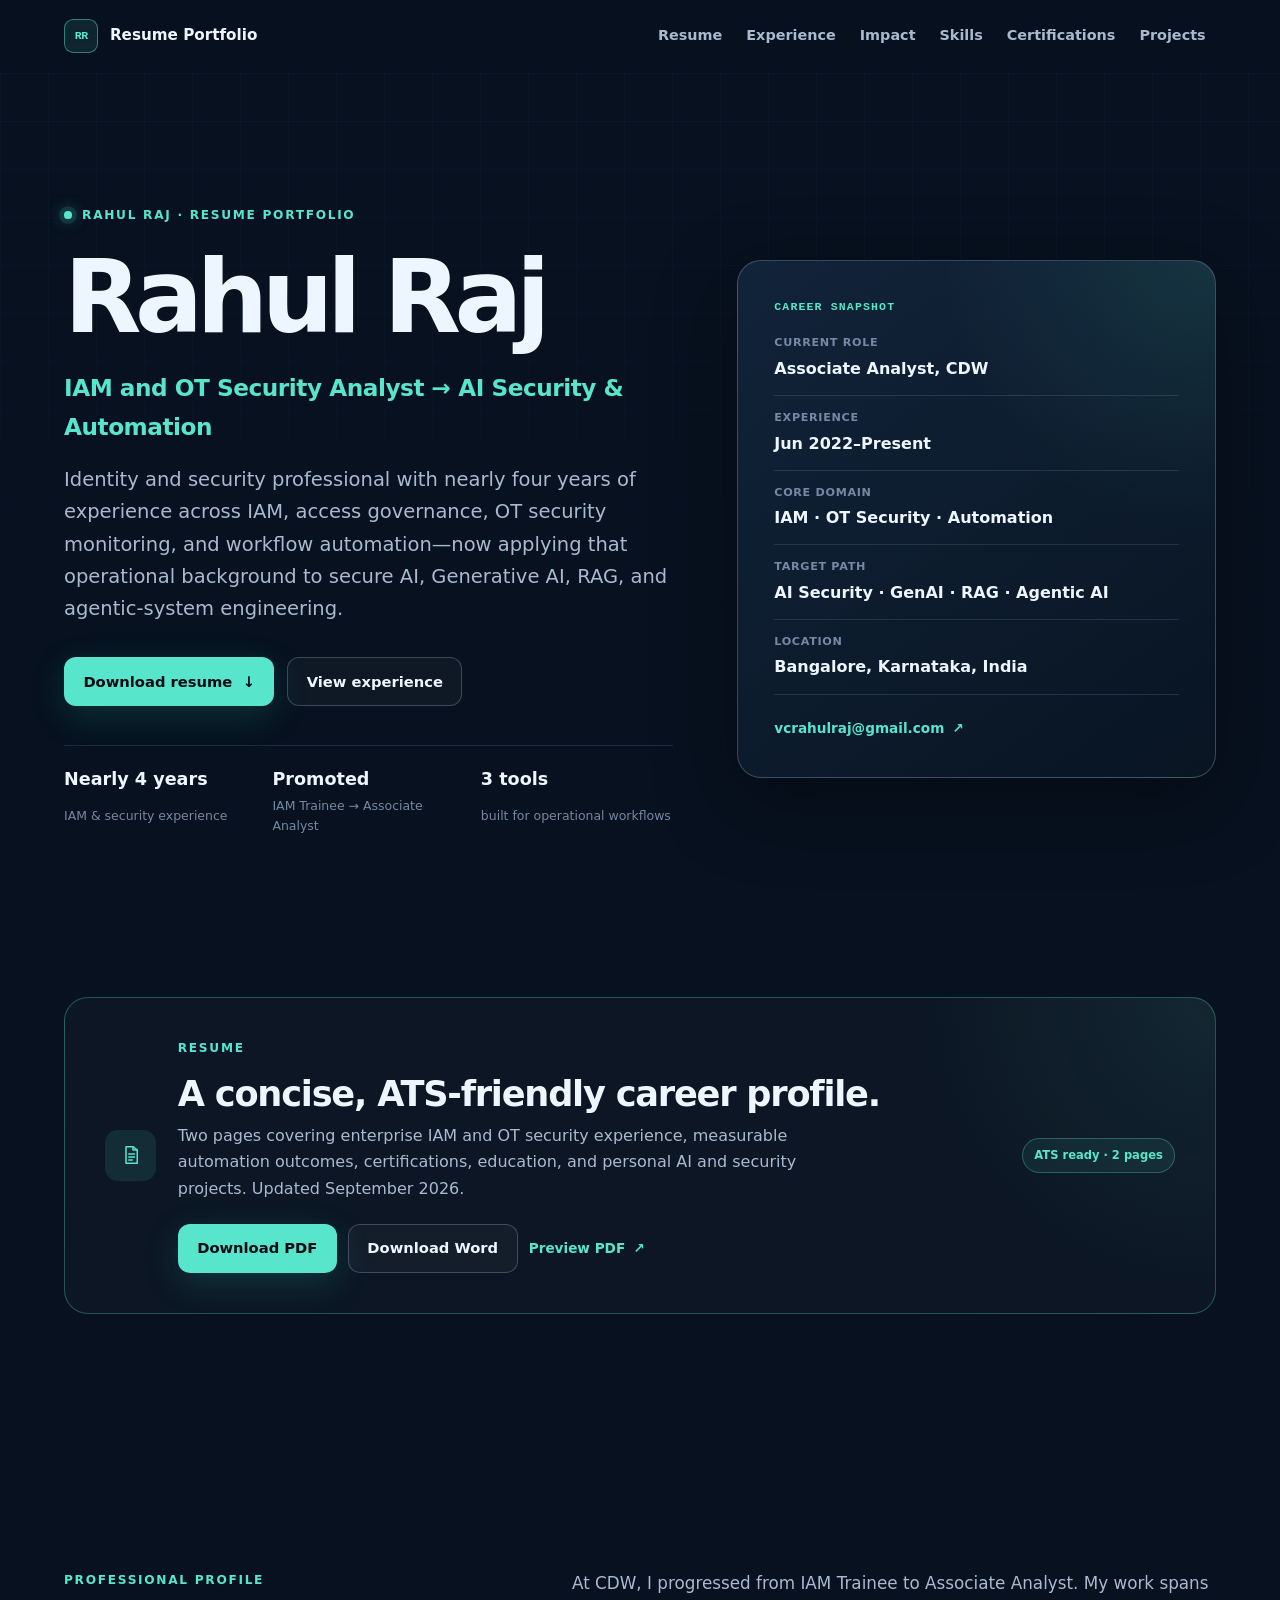
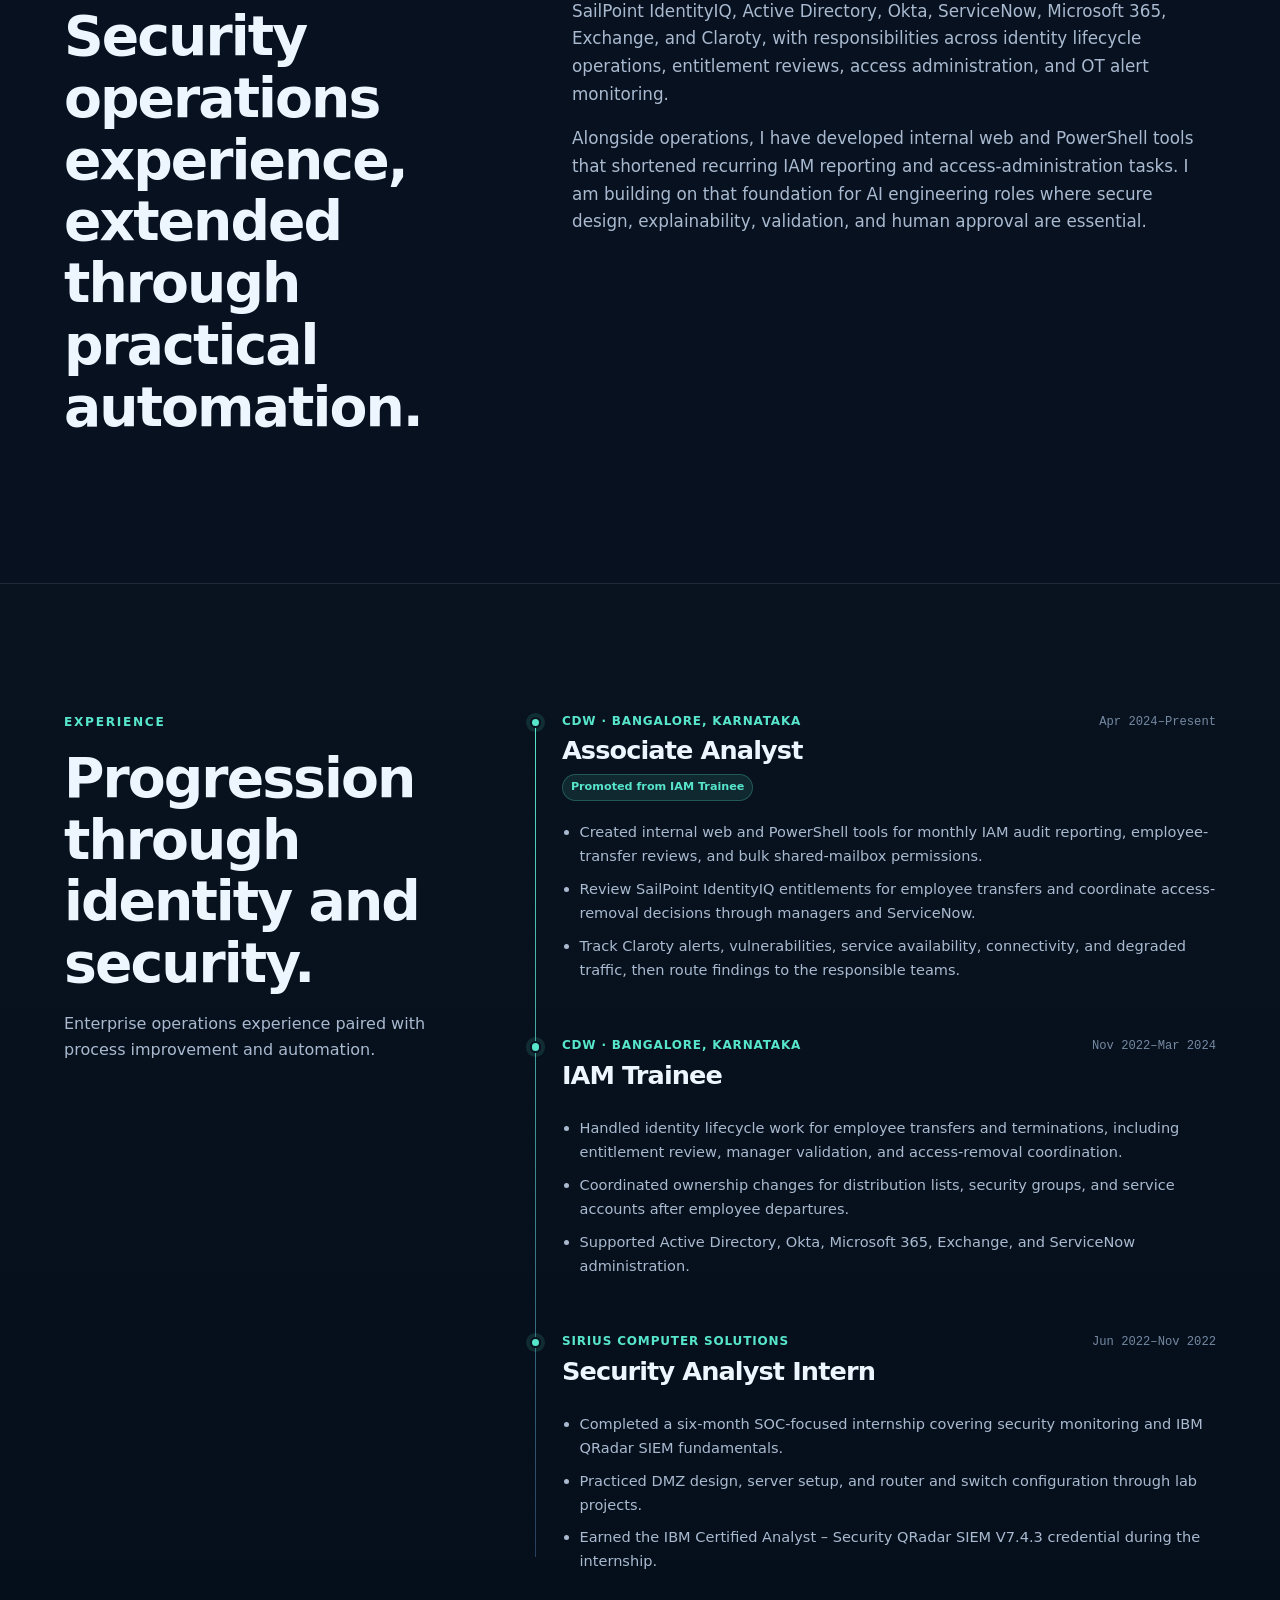
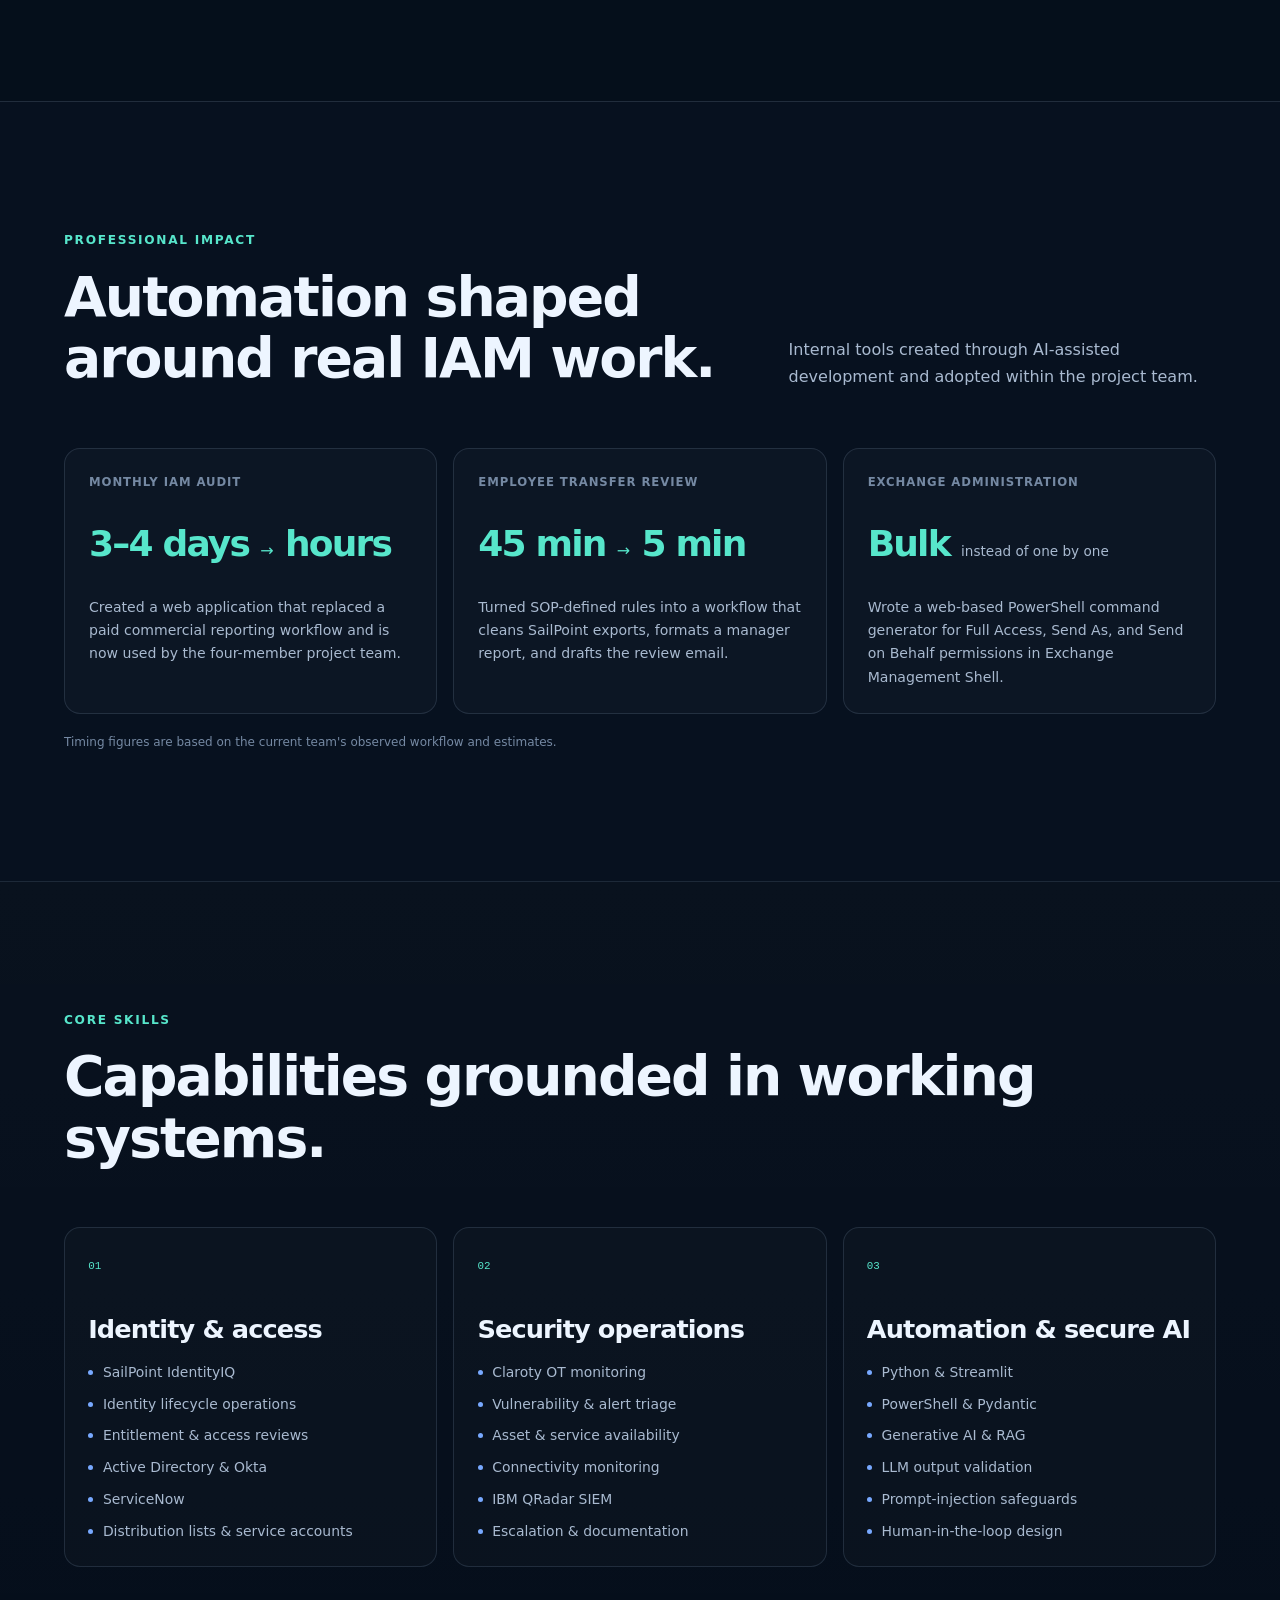
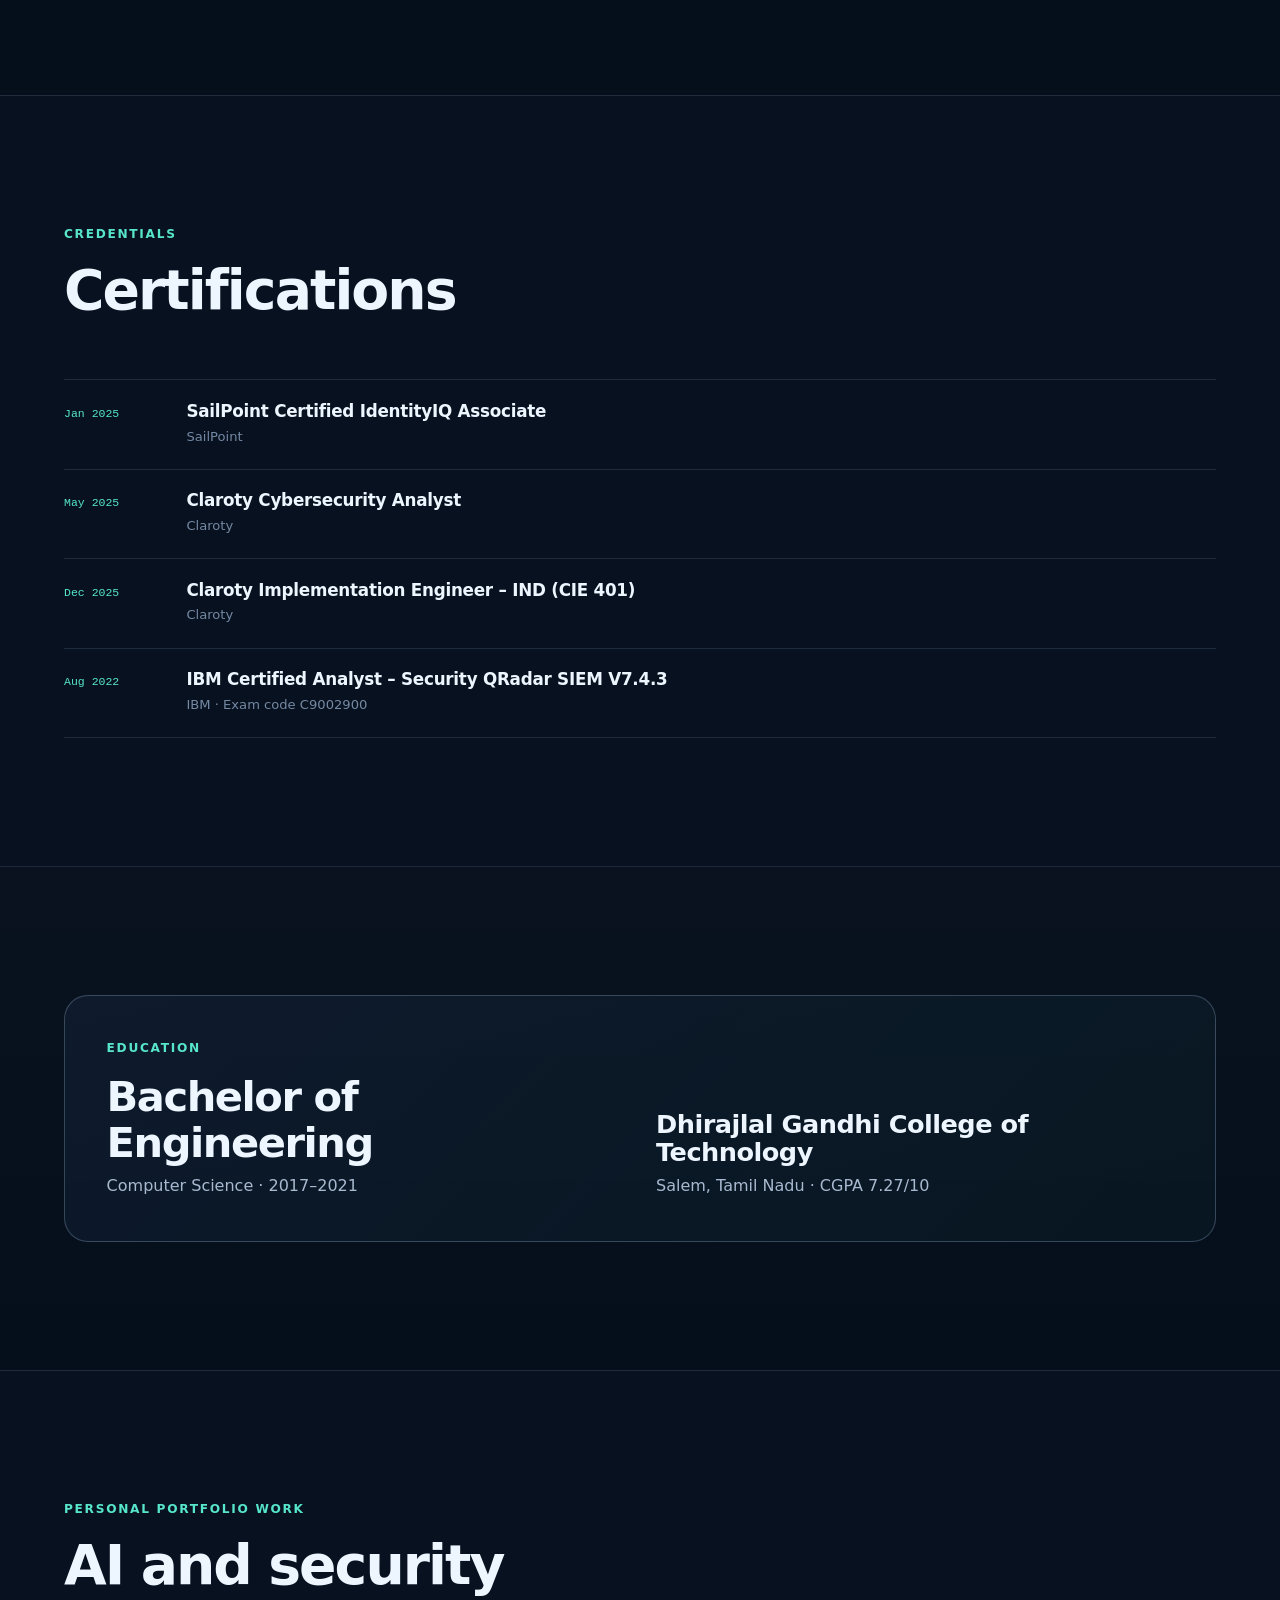
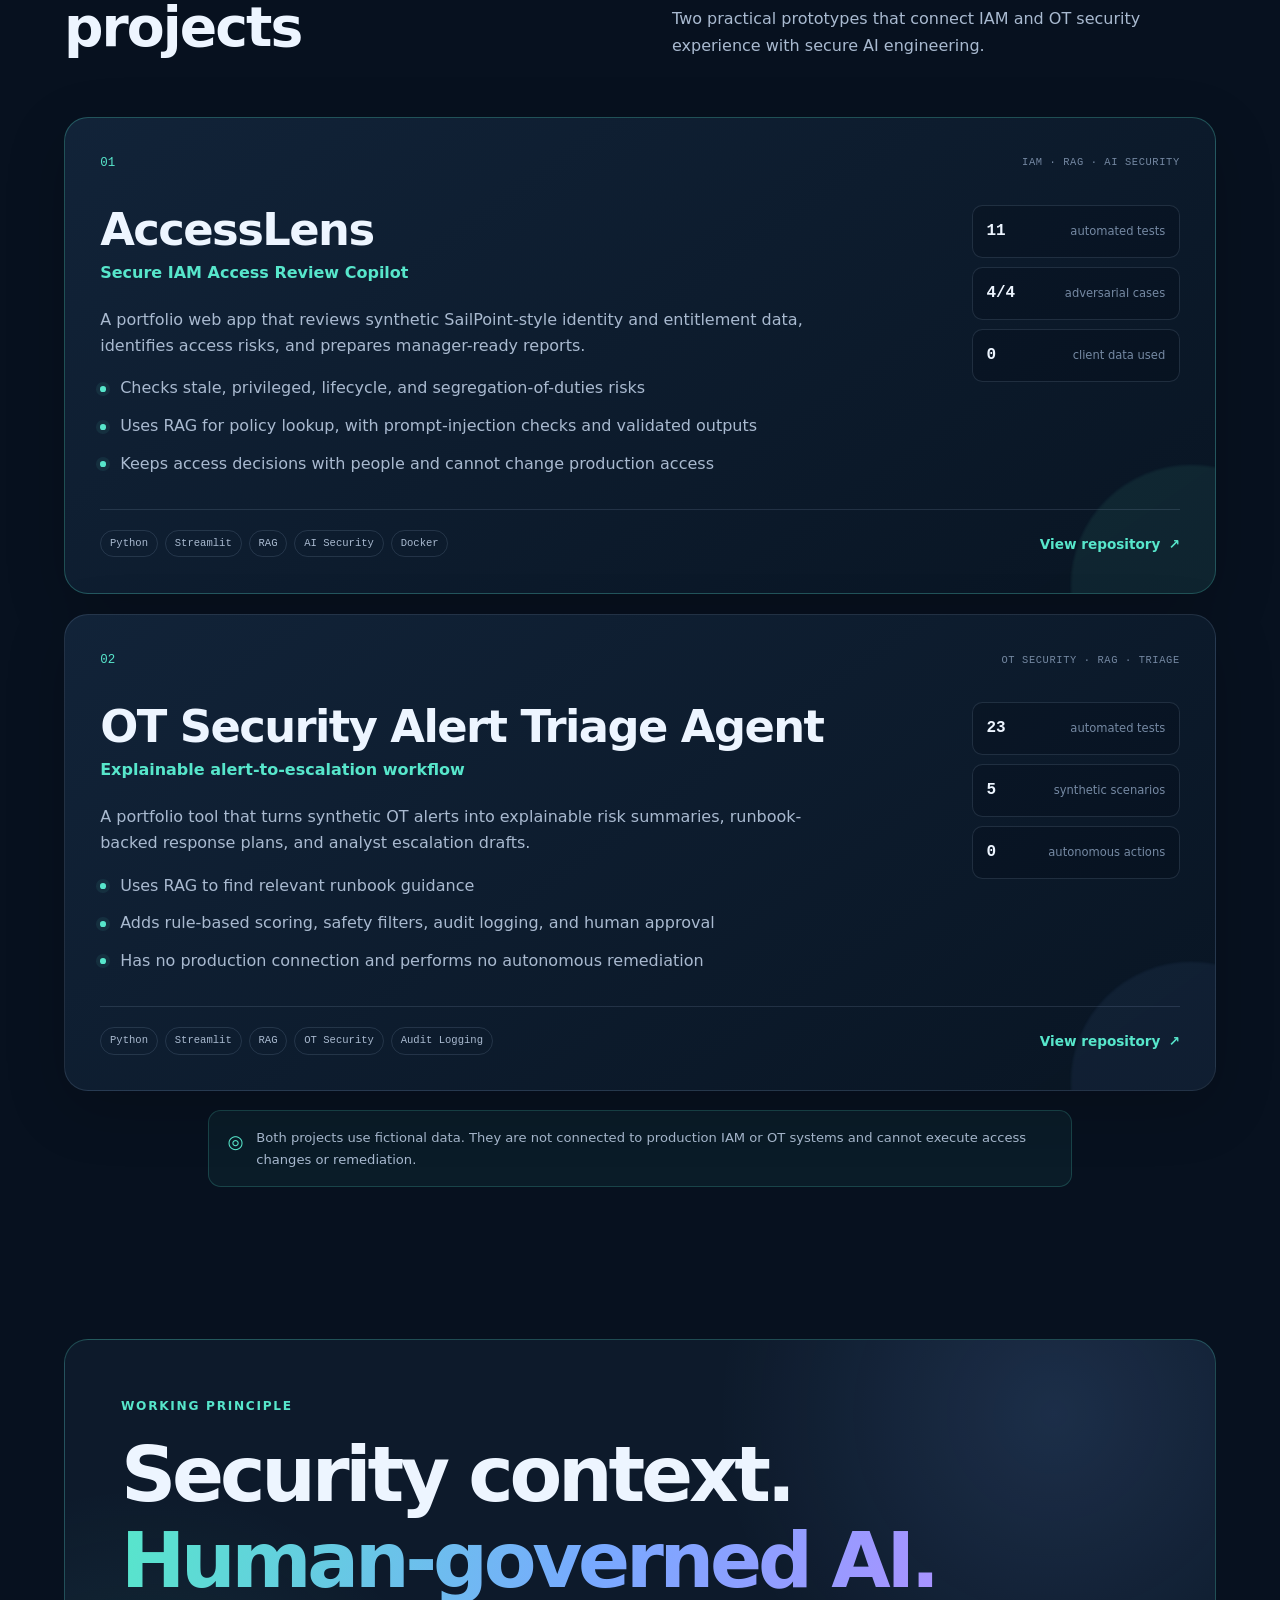
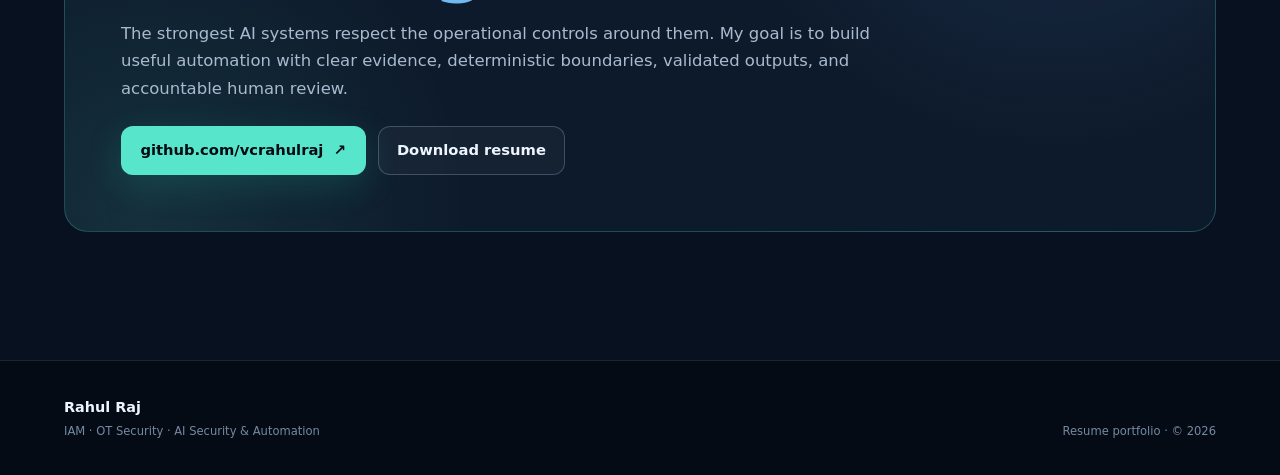
==== commit 137004cd: "Update resume content and location" ====
--- a/index.html
+++ b/index.html
@@ -86,7 +86,7 @@
               <div><dt>Experience</dt><dd>Jun 2022–Present</dd></div>
               <div><dt>Core domain</dt><dd>IAM · OT Security · Automation</dd></div>
               <div><dt>Target path</dt><dd>AI Security · GenAI · RAG · Agentic AI</dd></div>
-              <div><dt>Location</dt><dd>Chennai, Tamil Nadu, India</dd></div>
+              <div><dt>Location</dt><dd>Bangalore, Karnataka, India</dd></div>
             </dl>
             <a class="text-link" href="mailto:vcrahulraj@gmail.com">vcrahulraj@gmail.com <span aria-hidden="true">↗</span></a>
           </aside>
@@ -103,7 +103,7 @@
             <h2 id="resume-title">A concise, ATS-friendly career profile.</h2>
             <p>
               Two pages covering enterprise IAM and OT security experience, measurable automation outcomes,
-              certifications, education, and personal AI security projects. Updated September 2026.
+              certifications, education, and personal AI and security projects. Updated September 2026.
             </p>
             <div class="resume-downloads" aria-label="Resume downloads">
               <a class="button button-primary" href="assets/Rahul_Raj_Resume.pdf" download>Download PDF</a>
@@ -147,7 +147,7 @@
             <article class="timeline-item">
               <div class="timeline-marker" aria-hidden="true"></div>
               <div class="timeline-head">
-                <div><span class="timeline-company">CDW · Chennai, India</span><h3>Associate Analyst</h3><span class="promotion-badge">Promoted from IAM Trainee</span></div>
+                <div><span class="timeline-company">CDW · Bangalore, Karnataka</span><h3>Associate Analyst</h3><span class="promotion-badge">Promoted from IAM Trainee</span></div>
                 <time datetime="2024-04">Apr 2024–Present</time>
               </div>
               <ul>
@@ -159,7 +159,7 @@
             <article class="timeline-item">
               <div class="timeline-marker" aria-hidden="true"></div>
               <div class="timeline-head">
-                <div><span class="timeline-company">CDW · Chennai, India</span><h3>IAM Trainee</h3></div>
+                <div><span class="timeline-company">CDW · Bangalore, Karnataka</span><h3>IAM Trainee</h3></div>
                 <time datetime="2022-11">Nov 2022–Mar 2024</time>
               </div>
               <ul>
@@ -225,7 +225,7 @@
             </article>
             <article class="skill-card">
               <span class="skill-index">03</span><h3>Automation &amp; secure AI</h3>
-              <ul><li>Python &amp; PowerShell</li><li>Streamlit &amp; Pydantic</li><li>Local TF-IDF RAG</li><li>Structured outputs &amp; validation</li><li>Prompt-injection safeguards</li><li>Human-in-the-loop design</li></ul>
+              <ul><li>Python &amp; Streamlit</li><li>PowerShell &amp; Pydantic</li><li>Generative AI &amp; RAG</li><li>LLM output validation</li><li>Prompt-injection safeguards</li><li>Human-in-the-loop design</li></ul>
             </article>
           </div>
         </div>
@@ -253,22 +253,22 @@
       <section id="projects" class="section-shell" aria-labelledby="projects-title">
         <div class="container">
           <div class="section-heading">
-            <div><p class="section-kicker">Personal portfolio work</p><h2 id="projects-title">AI security projects</h2></div>
-            <p>Independent prototypes that extend IAM and OT security experience into secure AI engineering.</p>
+            <div><p class="section-kicker">Personal portfolio work</p><h2 id="projects-title">AI and security projects</h2></div>
+            <p>Two practical prototypes that connect IAM and OT security experience with secure AI engineering.</p>
           </div>
           <div class="project-grid">
             <article class="project-card project-card-featured">
-              <div class="project-topline"><span class="project-number">01</span><span class="project-type">IAM · Local TF-IDF RAG · AI Security</span></div>
+              <div class="project-topline"><span class="project-number">01</span><span class="project-type">IAM · RAG · AI Security</span></div>
               <div class="project-body">
                 <div>
                   <h3>AccessLens</h3><p class="project-subtitle">Secure IAM Access Review Copilot</p>
-                  <p>A local-first prototype that evaluates synthetic SailPoint-style identity and entitlement data, retrieves policy evidence, identifies access risks, and produces manager-ready review packages.</p>
-                  <ul class="feature-list"><li>Deterministic least-privilege, stale-access, lifecycle, privileged-access, and segregation-of-duties checks</li><li>Prompt-injection quarantine, validated outputs, and privacy-aware audit events</li><li>No production connector and no ability to approve, revoke, or modify access</li></ul>
+                  <p>A portfolio web app that reviews synthetic SailPoint-style identity and entitlement data, identifies access risks, and prepares manager-ready reports.</p>
+                  <ul class="feature-list"><li>Checks stale, privileged, lifecycle, and segregation-of-duties risks</li><li>Uses RAG for policy lookup, with prompt-injection checks and validated outputs</li><li>Keeps access decisions with people and cannot change production access</li></ul>
                 </div>
                 <div class="project-evidence" aria-label="AccessLens verification"><div><strong>11</strong><span>automated tests</span></div><div><strong>4/4</strong><span>adversarial cases</span></div><div><strong>0</strong><span>client data used</span></div></div>
               </div>
               <div class="project-footer">
-                <ul class="tech-list" aria-label="AccessLens technologies"><li>Python</li><li>Streamlit</li><li>Pydantic</li><li>TF-IDF</li><li>Docker</li></ul>
+                <ul class="tech-list" aria-label="AccessLens technologies"><li>Python</li><li>Streamlit</li><li>RAG</li><li>AI Security</li><li>Docker</li></ul>
                 <a class="text-link repo-link" href="#projects" data-repo-link="accessLens"><span data-repo-label>Repository link pending</span><span aria-hidden="true">↗</span></a>
               </div>
             </article>
@@ -277,13 +277,13 @@
               <div class="project-body">
                 <div>
                   <h3>OT Security Alert Triage Agent</h3><p class="project-subtitle">Explainable alert-to-escalation workflow</p>
-                  <p>A guarded prototype that turns synthetic, vendor-neutral OT alerts into risk assessments, cited runbook evidence, response plans, and analyst escalation drafts.</p>
-                  <ul class="feature-list"><li>Deterministic scoring, full-alert prompt-injection inspection, and unsafe-action filtering</li><li>HTTPS endpoint allowlisting, fallback behavior, and human approval boundaries</li><li>No production connection and no autonomous remediation</li></ul>
+                  <p>A portfolio tool that turns synthetic OT alerts into explainable risk summaries, runbook-backed response plans, and analyst escalation drafts.</p>
+                  <ul class="feature-list"><li>Uses RAG to find relevant runbook guidance</li><li>Adds rule-based scoring, safety filters, audit logging, and human approval</li><li>Has no production connection and performs no autonomous remediation</li></ul>
                 </div>
                 <div class="project-evidence" aria-label="OT triage project verification"><div><strong>23</strong><span>automated tests</span></div><div><strong>5</strong><span>synthetic scenarios</span></div><div><strong>0</strong><span>autonomous actions</span></div></div>
               </div>
               <div class="project-footer">
-                <ul class="tech-list" aria-label="OT triage technologies"><li>Python</li><li>Streamlit</li><li>CLI</li><li>TF-IDF</li><li>JSONL</li></ul>
+                <ul class="tech-list" aria-label="OT triage technologies"><li>Python</li><li>Streamlit</li><li>RAG</li><li>OT Security</li><li>Audit Logging</li></ul>
                 <a class="text-link repo-link" href="#projects" data-repo-link="otTriage"><span data-repo-label>Repository link pending</span><span aria-hidden="true">↗</span></a>
               </div>
             </article>
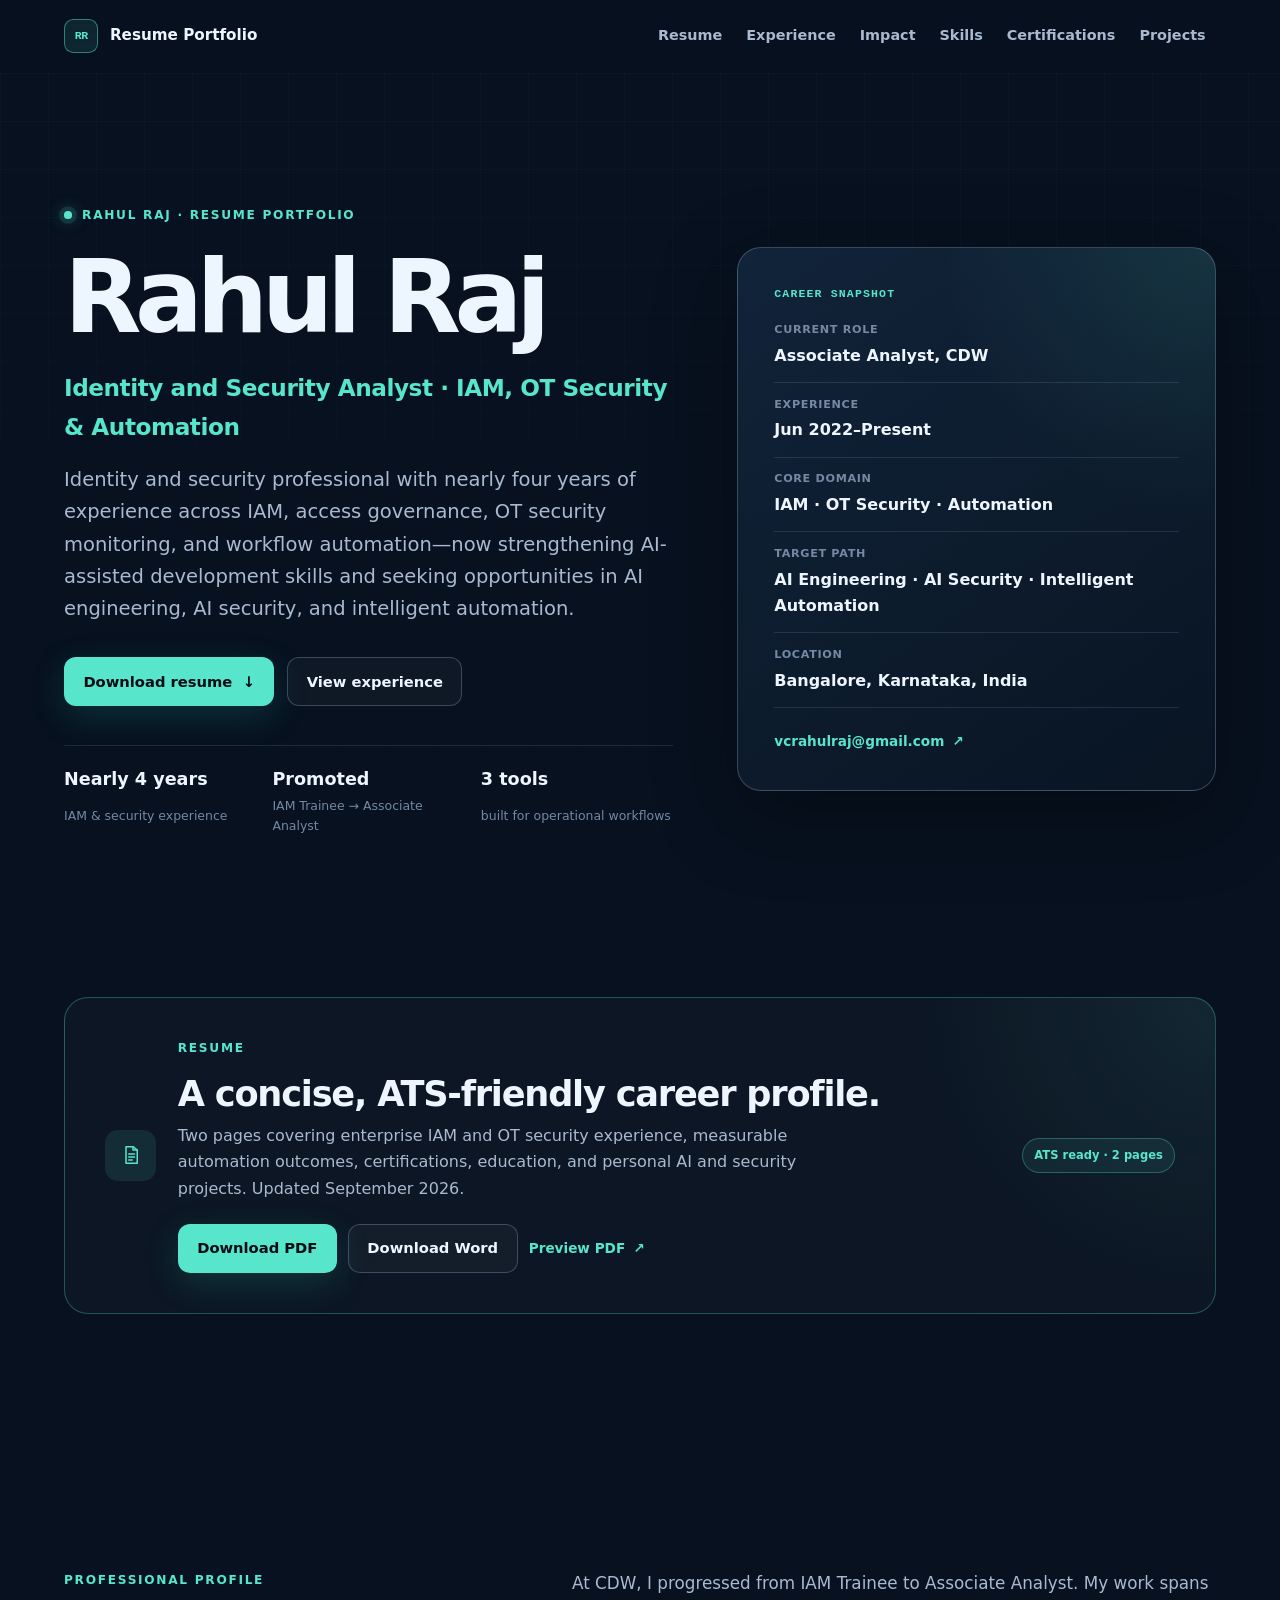
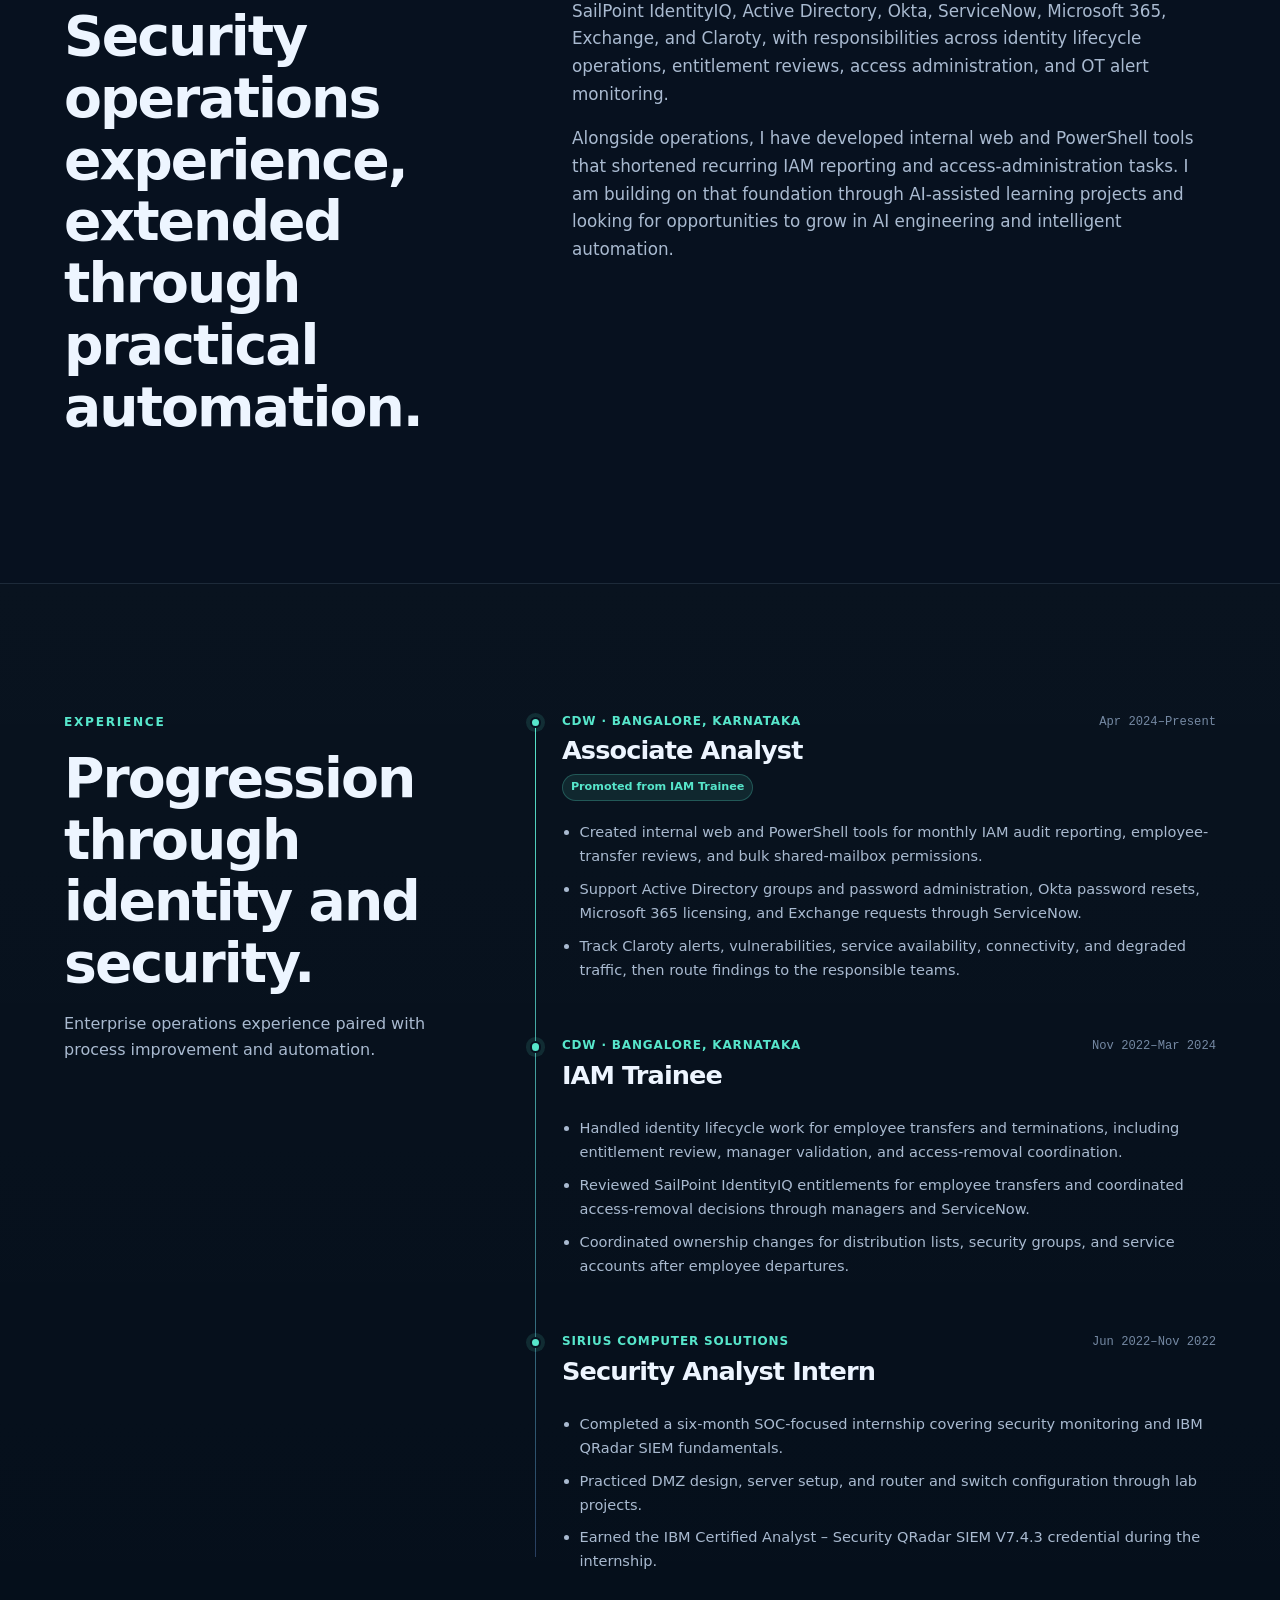
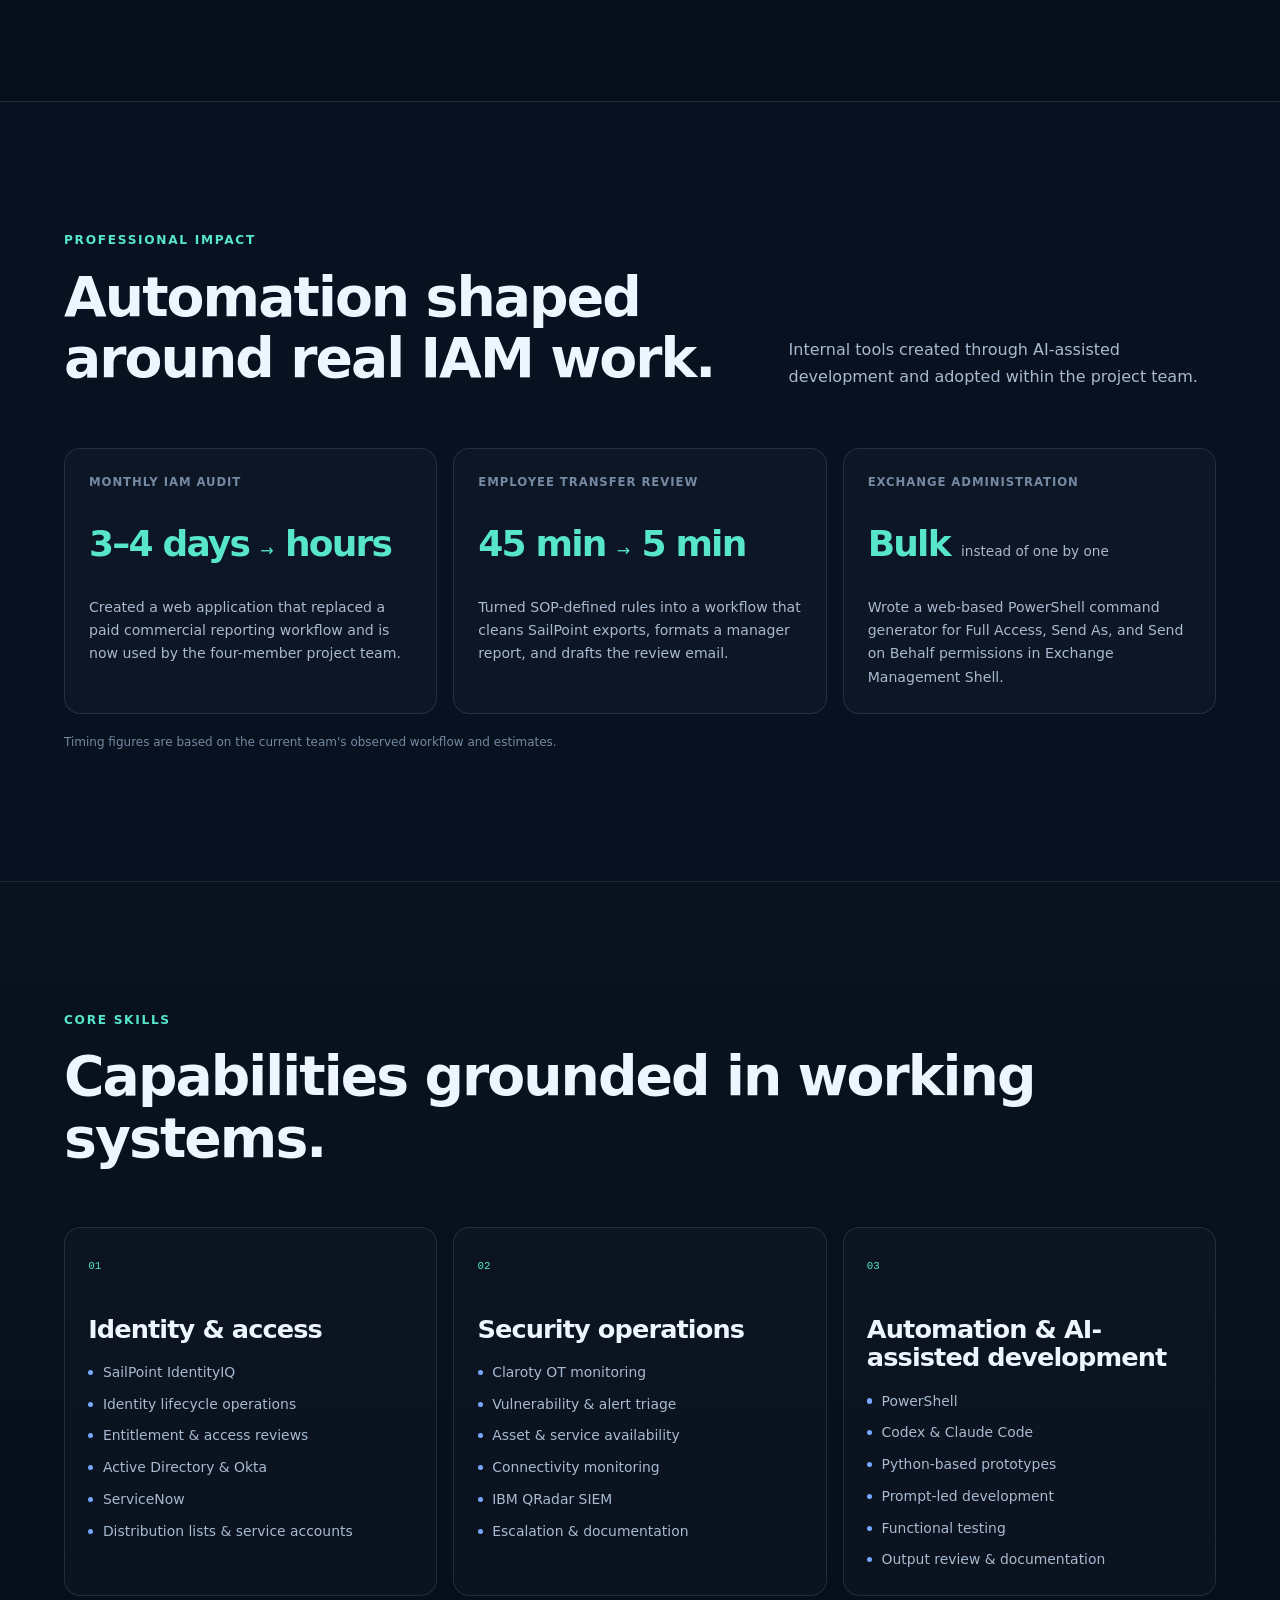
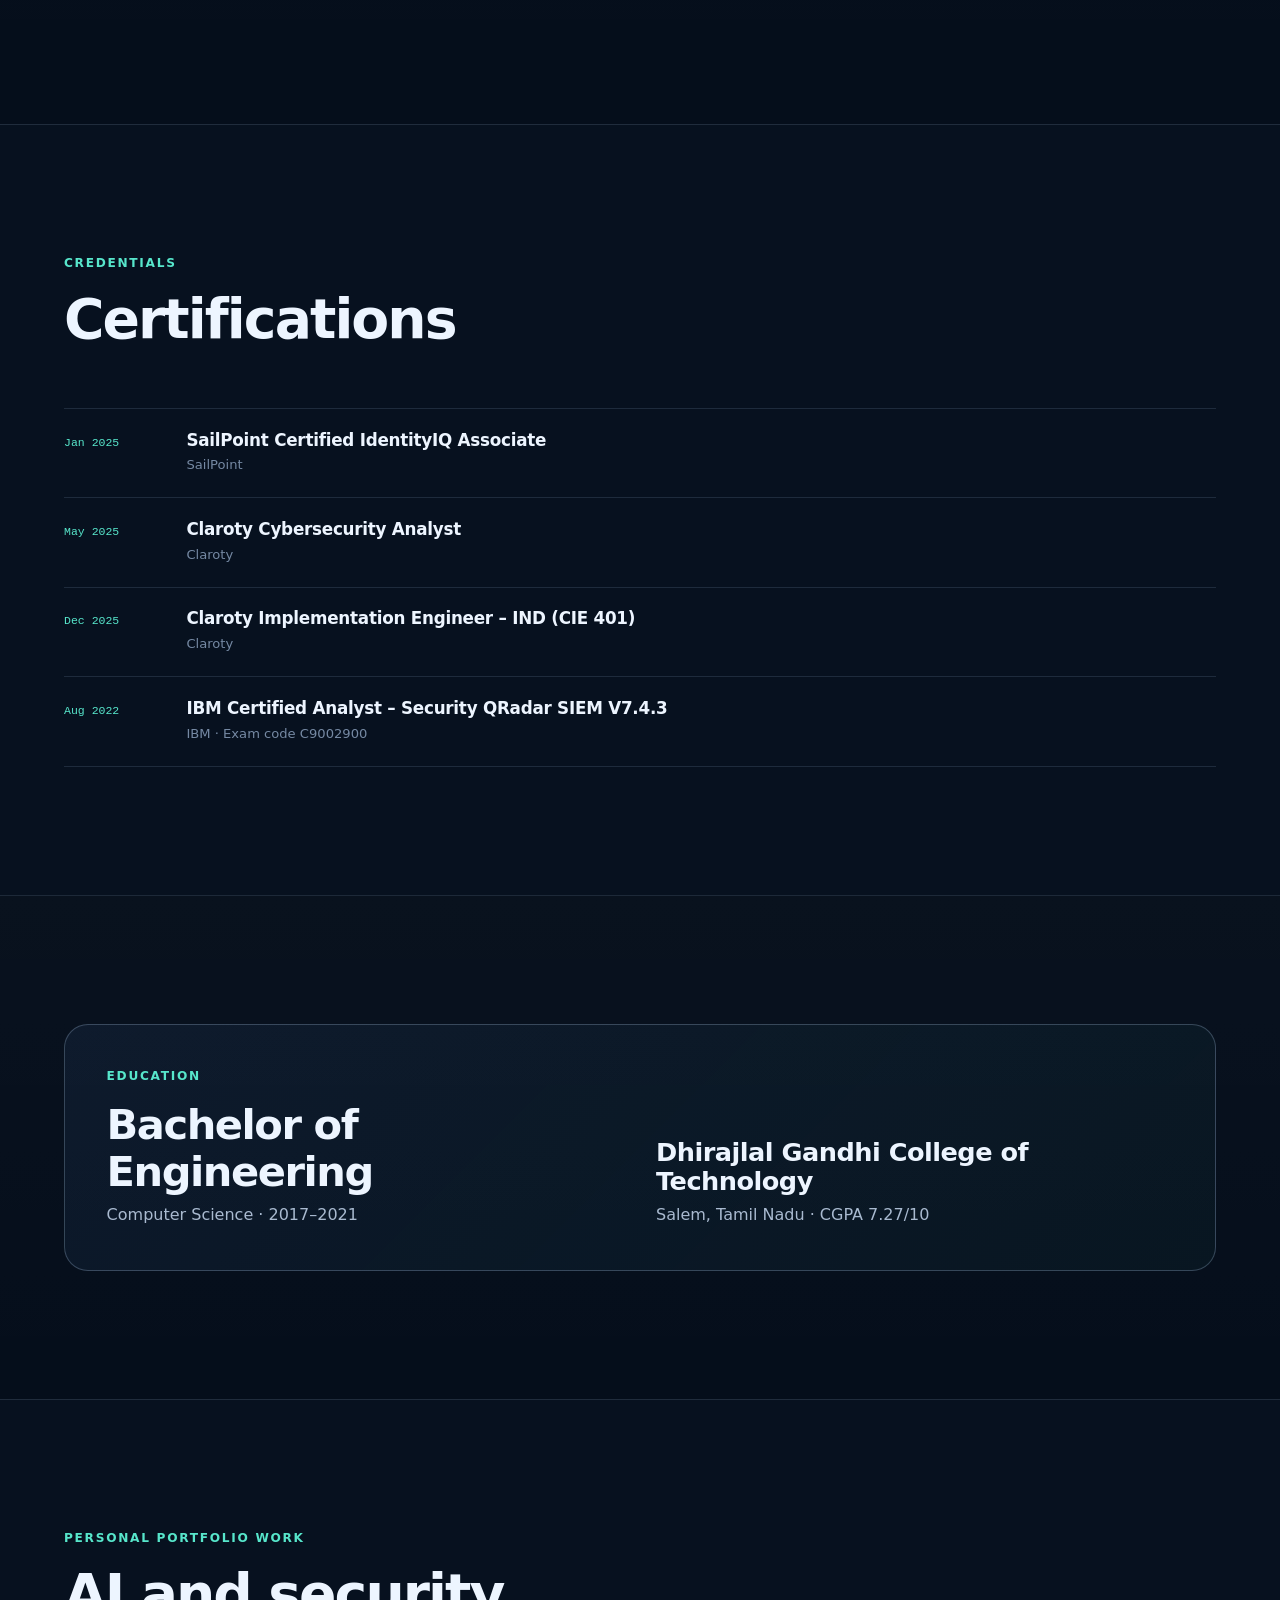
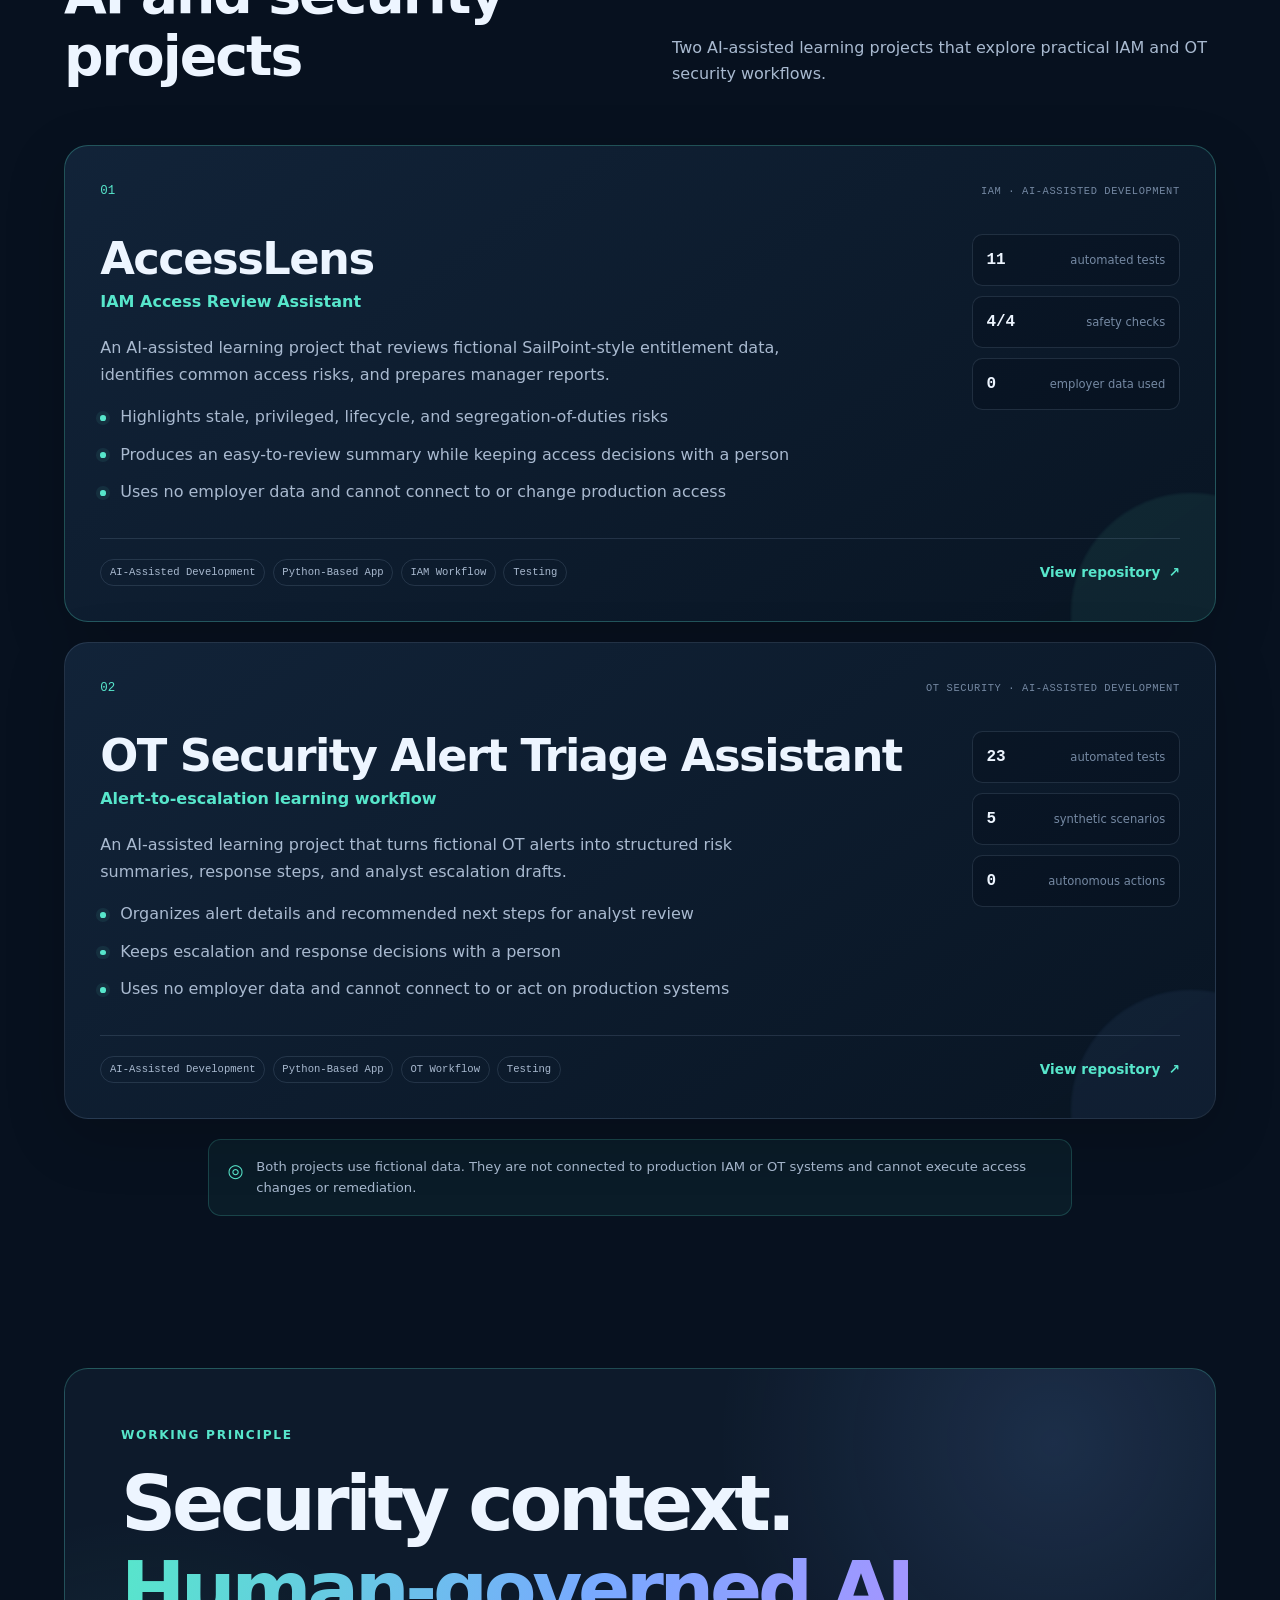
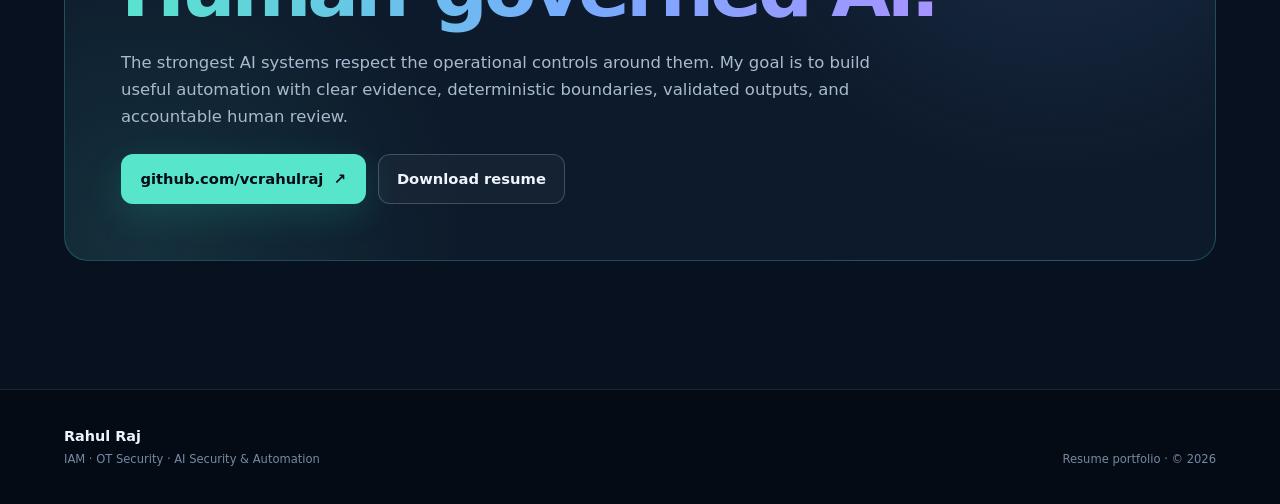
==== commit ff54f99b: "Simplify AI positioning and refresh resume" ====
--- a/index.html
+++ b/index.html
@@ -5,17 +5,17 @@
     <meta name="viewport" content="width=device-width, initial-scale=1">
     <meta name="color-scheme" content="dark light">
     <meta name="theme-color" content="#07111f">
-    <meta name="description" content="Rahul Raj's resume portfolio: nearly four years of IAM, OT security, security automation, and secure AI engineering experience.">
+    <meta name="description" content="Rahul Raj's resume portfolio: nearly four years of IAM, OT security, access administration, and workflow automation experience.">
     <meta name="author" content="Rahul Raj">
     <meta name="robots" content="index, follow">
     <meta property="og:type" content="profile">
     <meta property="og:title" content="Rahul Raj | Resume Portfolio">
     <meta property="og:url" content="https://vcrahulraj.github.io/">
-    <meta property="og:description" content="IAM and OT Security Analyst moving into AI security, Generative AI, RAG, agentic AI, and automation engineering.">
+    <meta property="og:description" content="Identity and security analyst building from IAM and OT security into AI-assisted development and intelligent automation.">
     <meta property="og:image" content="favicon.svg">
     <meta name="twitter:card" content="summary">
     <meta name="twitter:title" content="Rahul Raj | Resume Portfolio">
-    <meta name="twitter:description" content="IAM, OT security, security automation, and secure AI engineering experience and projects.">
+    <meta name="twitter:description" content="IAM, OT security, access administration, workflow automation, and AI-assisted portfolio projects.">
     <title>Rahul Raj | Resume Portfolio</title>
     <link rel="canonical" href="https://vcrahulraj.github.io/">
     <link rel="icon" href="favicon.svg" type="image/svg+xml">
@@ -25,10 +25,10 @@
         "@context": "https://schema.org",
         "@type": "Person",
         "name": "Rahul Raj",
-        "jobTitle": "IAM and OT Security Analyst",
+        "jobTitle": "Identity and Security Analyst",
         "url": "https://vcrahulraj.github.io/",
         "sameAs": ["https://github.com/vcrahulraj"],
-        "knowsAbout": ["Identity and Access Management", "SailPoint IdentityIQ", "OT Security", "Security Automation", "AI Security", "Retrieval-Augmented Generation"]
+        "knowsAbout": ["Identity and Access Management", "SailPoint IdentityIQ", "OT Security", "Security Automation", "AI-Assisted Development"]
       }
     </script>
   </head>
@@ -62,11 +62,11 @@
           <div class="hero-copy">
             <p class="eyebrow"><span class="status-dot" aria-hidden="true"></span> Rahul Raj · Resume Portfolio</p>
             <h1 id="hero-title">Rahul Raj</h1>
-            <p class="hero-role">IAM and OT Security Analyst <span aria-hidden="true">→</span> AI Security &amp; Automation</p>
+            <p class="hero-role">Identity and Security Analyst <span aria-hidden="true">·</span> IAM, OT Security &amp; Automation</p>
             <p class="hero-lede">
               Identity and security professional with nearly four years of experience across IAM, access governance,
-              OT security monitoring, and workflow automation—now applying that operational background to secure AI,
-              Generative AI, RAG, and agentic-system engineering.
+              OT security monitoring, and workflow automation—now strengthening AI-assisted development skills and
+              seeking opportunities in AI engineering, AI security, and intelligent automation.
             </p>
             <div class="hero-actions" aria-label="Resume actions">
               <a class="button button-primary" href="assets/Rahul_Raj_Resume.pdf" download>Download resume <span aria-hidden="true">↓</span></a>
@@ -85,7 +85,7 @@
               <div><dt>Current role</dt><dd>Associate Analyst, CDW</dd></div>
               <div><dt>Experience</dt><dd>Jun 2022–Present</dd></div>
               <div><dt>Core domain</dt><dd>IAM · OT Security · Automation</dd></div>
-              <div><dt>Target path</dt><dd>AI Security · GenAI · RAG · Agentic AI</dd></div>
+              <div><dt>Target path</dt><dd>AI Engineering · AI Security · Intelligent Automation</dd></div>
               <div><dt>Location</dt><dd>Bangalore, Karnataka, India</dd></div>
             </dl>
             <a class="text-link" href="mailto:vcrahulraj@gmail.com">vcrahulraj@gmail.com <span aria-hidden="true">↗</span></a>
@@ -129,8 +129,8 @@
             </p>
             <p>
               Alongside operations, I have developed internal web and PowerShell tools that shortened recurring IAM
-              reporting and access-administration tasks. I am building on that foundation for AI engineering roles
-              where secure design, explainability, validation, and human approval are essential.
+              reporting and access-administration tasks. I am building on that foundation through AI-assisted learning
+              projects and looking for opportunities to grow in AI engineering and intelligent automation.
             </p>
           </div>
         </div>
@@ -152,7 +152,7 @@
               </div>
               <ul>
                 <li>Created internal web and PowerShell tools for monthly IAM audit reporting, employee-transfer reviews, and bulk shared-mailbox permissions.</li>
-                <li>Review SailPoint IdentityIQ entitlements for employee transfers and coordinate access-removal decisions through managers and ServiceNow.</li>
+                <li>Support Active Directory groups and password administration, Okta password resets, Microsoft 365 licensing, and Exchange requests through ServiceNow.</li>
                 <li>Track Claroty alerts, vulnerabilities, service availability, connectivity, and degraded traffic, then route findings to the responsible teams.</li>
               </ul>
             </article>
@@ -164,8 +164,8 @@
               </div>
               <ul>
                 <li>Handled identity lifecycle work for employee transfers and terminations, including entitlement review, manager validation, and access-removal coordination.</li>
+                <li>Reviewed SailPoint IdentityIQ entitlements for employee transfers and coordinated access-removal decisions through managers and ServiceNow.</li>
                 <li>Coordinated ownership changes for distribution lists, security groups, and service accounts after employee departures.</li>
-                <li>Supported Active Directory, Okta, Microsoft 365, Exchange, and ServiceNow administration.</li>
               </ul>
             </article>
             <article class="timeline-item">
@@ -224,8 +224,8 @@
               <ul><li>Claroty OT monitoring</li><li>Vulnerability &amp; alert triage</li><li>Asset &amp; service availability</li><li>Connectivity monitoring</li><li>IBM QRadar SIEM</li><li>Escalation &amp; documentation</li></ul>
             </article>
             <article class="skill-card">
-              <span class="skill-index">03</span><h3>Automation &amp; secure AI</h3>
-              <ul><li>Python &amp; Streamlit</li><li>PowerShell &amp; Pydantic</li><li>Generative AI &amp; RAG</li><li>LLM output validation</li><li>Prompt-injection safeguards</li><li>Human-in-the-loop design</li></ul>
+              <span class="skill-index">03</span><h3>Automation &amp; AI-assisted development</h3>
+              <ul><li>PowerShell</li><li>Codex &amp; Claude Code</li><li>Python-based prototypes</li><li>Prompt-led development</li><li>Functional testing</li><li>Output review &amp; documentation</li></ul>
             </article>
           </div>
         </div>
@@ -254,36 +254,36 @@
         <div class="container">
           <div class="section-heading">
             <div><p class="section-kicker">Personal portfolio work</p><h2 id="projects-title">AI and security projects</h2></div>
-            <p>Two practical prototypes that connect IAM and OT security experience with secure AI engineering.</p>
+            <p>Two AI-assisted learning projects that explore practical IAM and OT security workflows.</p>
           </div>
           <div class="project-grid">
             <article class="project-card project-card-featured">
-              <div class="project-topline"><span class="project-number">01</span><span class="project-type">IAM · RAG · AI Security</span></div>
+              <div class="project-topline"><span class="project-number">01</span><span class="project-type">IAM · AI-Assisted Development</span></div>
               <div class="project-body">
                 <div>
-                  <h3>AccessLens</h3><p class="project-subtitle">Secure IAM Access Review Copilot</p>
-                  <p>A portfolio web app that reviews synthetic SailPoint-style identity and entitlement data, identifies access risks, and prepares manager-ready reports.</p>
-                  <ul class="feature-list"><li>Checks stale, privileged, lifecycle, and segregation-of-duties risks</li><li>Uses RAG for policy lookup, with prompt-injection checks and validated outputs</li><li>Keeps access decisions with people and cannot change production access</li></ul>
+                  <h3>AccessLens</h3><p class="project-subtitle">IAM Access Review Assistant</p>
+                  <p>An AI-assisted learning project that reviews fictional SailPoint-style entitlement data, identifies common access risks, and prepares manager reports.</p>
+                  <ul class="feature-list"><li>Highlights stale, privileged, lifecycle, and segregation-of-duties risks</li><li>Produces an easy-to-review summary while keeping access decisions with a person</li><li>Uses no employer data and cannot connect to or change production access</li></ul>
                 </div>
-                <div class="project-evidence" aria-label="AccessLens verification"><div><strong>11</strong><span>automated tests</span></div><div><strong>4/4</strong><span>adversarial cases</span></div><div><strong>0</strong><span>client data used</span></div></div>
+                <div class="project-evidence" aria-label="AccessLens verification"><div><strong>11</strong><span>automated tests</span></div><div><strong>4/4</strong><span>safety checks</span></div><div><strong>0</strong><span>employer data used</span></div></div>
               </div>
               <div class="project-footer">
-                <ul class="tech-list" aria-label="AccessLens technologies"><li>Python</li><li>Streamlit</li><li>RAG</li><li>AI Security</li><li>Docker</li></ul>
+                <ul class="tech-list" aria-label="AccessLens technologies"><li>AI-Assisted Development</li><li>Python-Based App</li><li>IAM Workflow</li><li>Testing</li></ul>
                 <a class="text-link repo-link" href="#projects" data-repo-link="accessLens"><span data-repo-label>Repository link pending</span><span aria-hidden="true">↗</span></a>
               </div>
             </article>
             <article class="project-card">
-              <div class="project-topline"><span class="project-number">02</span><span class="project-type">OT Security · RAG · Triage</span></div>
+              <div class="project-topline"><span class="project-number">02</span><span class="project-type">OT Security · AI-Assisted Development</span></div>
               <div class="project-body">
                 <div>
-                  <h3>OT Security Alert Triage Agent</h3><p class="project-subtitle">Explainable alert-to-escalation workflow</p>
-                  <p>A portfolio tool that turns synthetic OT alerts into explainable risk summaries, runbook-backed response plans, and analyst escalation drafts.</p>
-                  <ul class="feature-list"><li>Uses RAG to find relevant runbook guidance</li><li>Adds rule-based scoring, safety filters, audit logging, and human approval</li><li>Has no production connection and performs no autonomous remediation</li></ul>
+                  <h3>OT Security Alert Triage Assistant</h3><p class="project-subtitle">Alert-to-escalation learning workflow</p>
+                  <p>An AI-assisted learning project that turns fictional OT alerts into structured risk summaries, response steps, and analyst escalation drafts.</p>
+                  <ul class="feature-list"><li>Organizes alert details and recommended next steps for analyst review</li><li>Keeps escalation and response decisions with a person</li><li>Uses no employer data and cannot connect to or act on production systems</li></ul>
                 </div>
                 <div class="project-evidence" aria-label="OT triage project verification"><div><strong>23</strong><span>automated tests</span></div><div><strong>5</strong><span>synthetic scenarios</span></div><div><strong>0</strong><span>autonomous actions</span></div></div>
               </div>
               <div class="project-footer">
-                <ul class="tech-list" aria-label="OT triage technologies"><li>Python</li><li>Streamlit</li><li>RAG</li><li>OT Security</li><li>Audit Logging</li></ul>
+                <ul class="tech-list" aria-label="OT triage technologies"><li>AI-Assisted Development</li><li>Python-Based App</li><li>OT Workflow</li><li>Testing</li></ul>
                 <a class="text-link repo-link" href="#projects" data-repo-link="otTriage"><span data-repo-label>Repository link pending</span><span aria-hidden="true">↗</span></a>
               </div>
             </article>
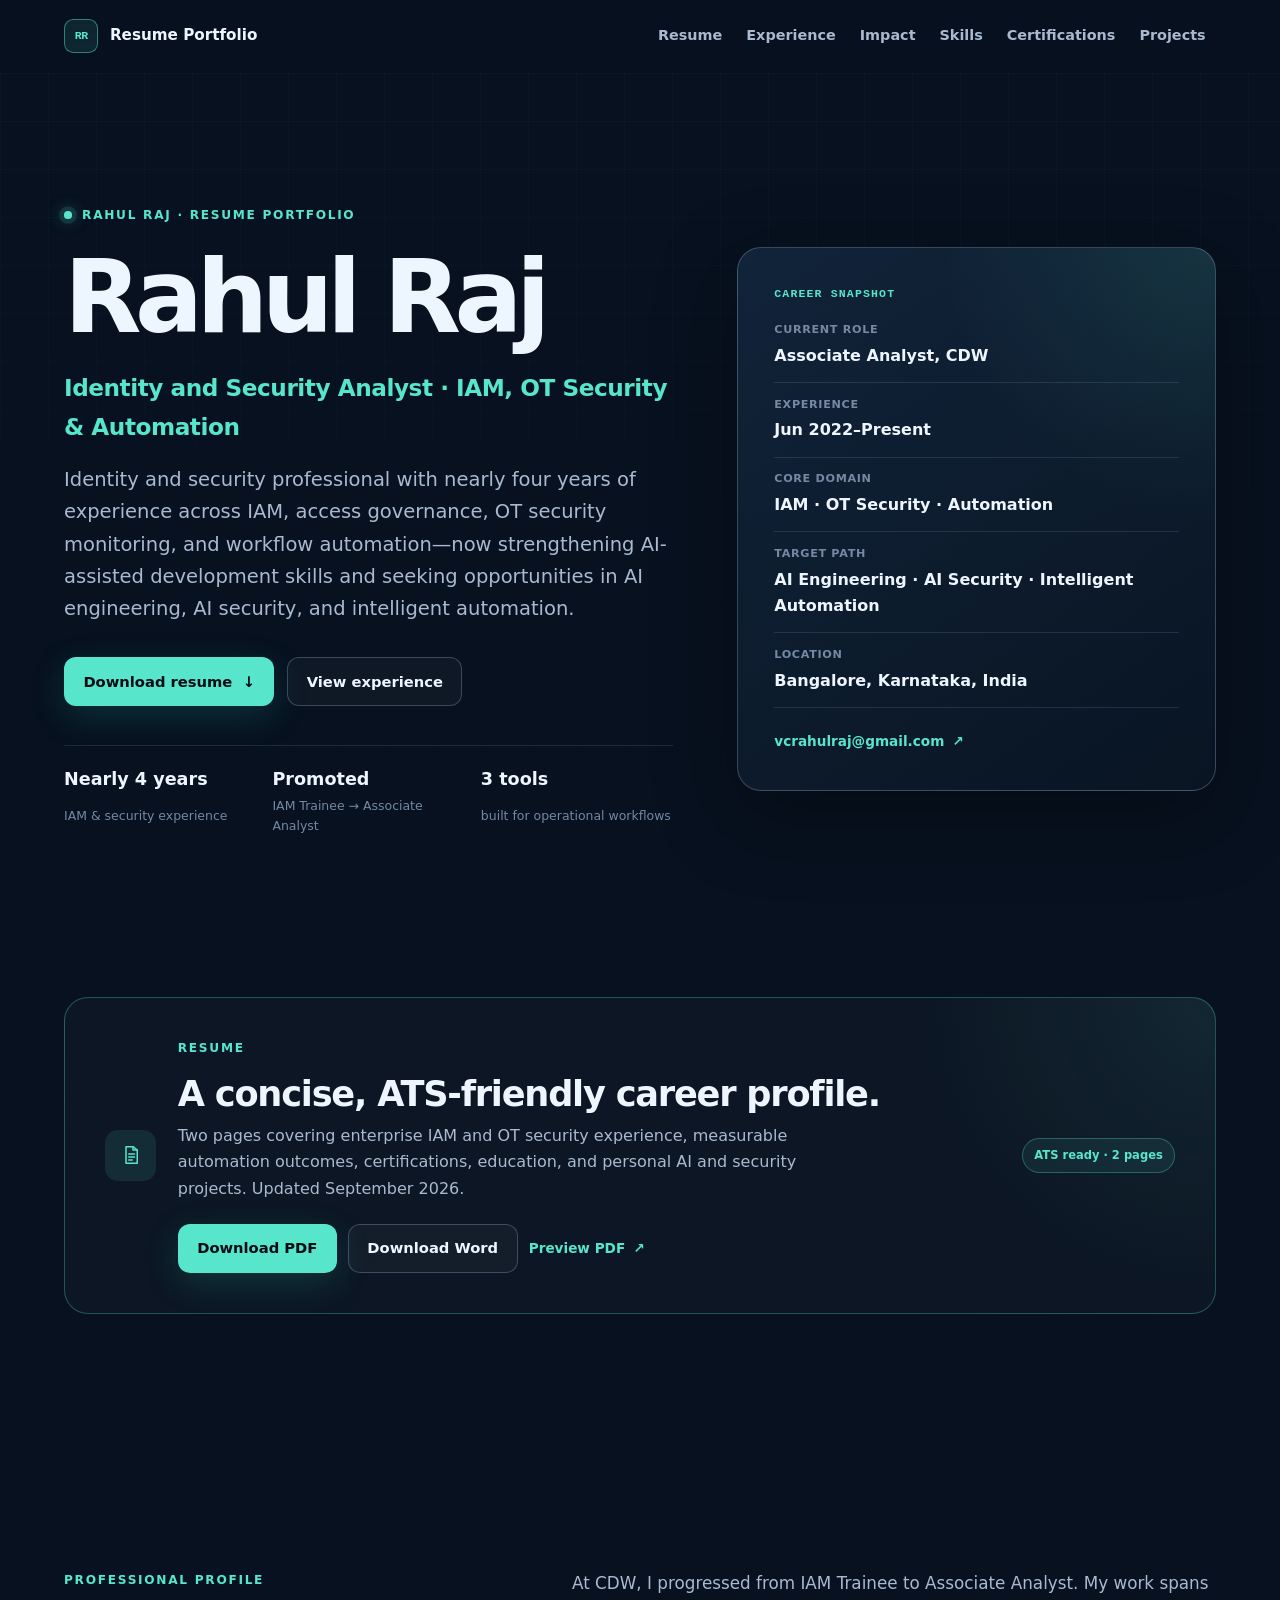
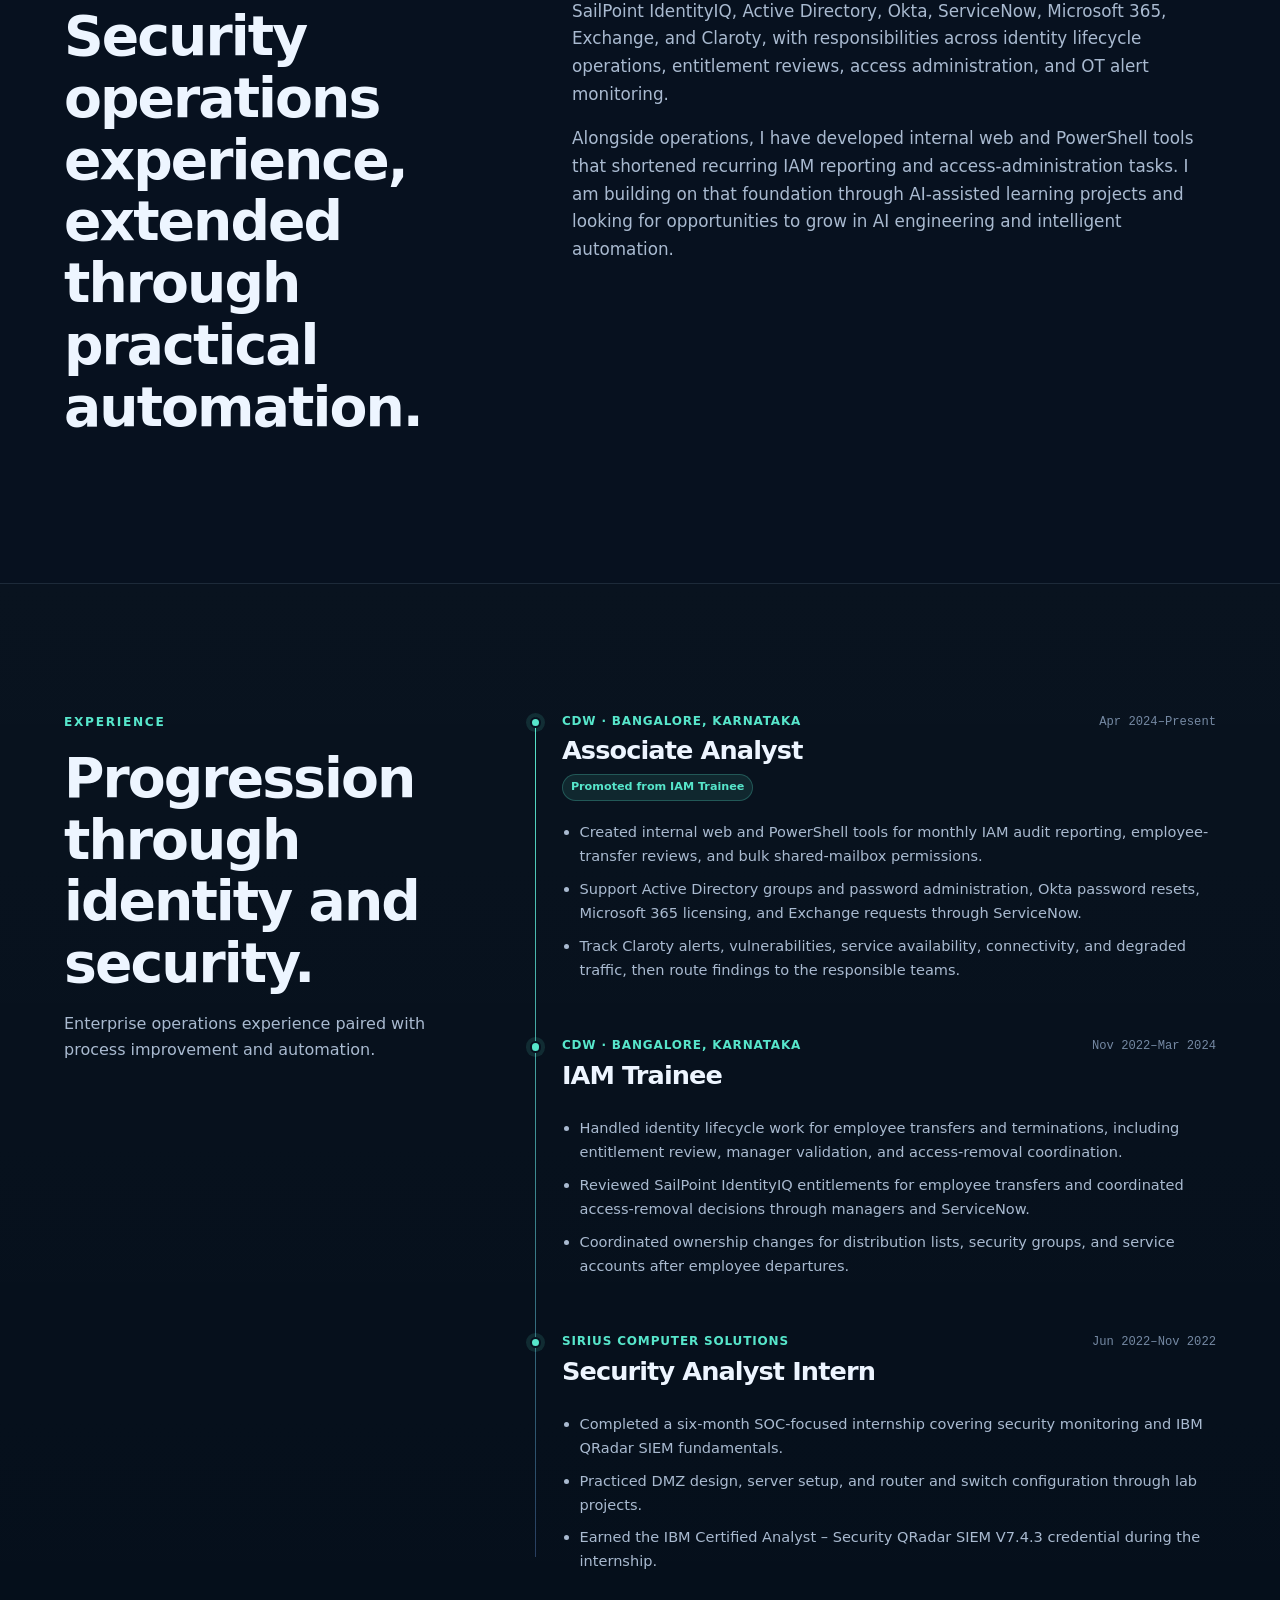
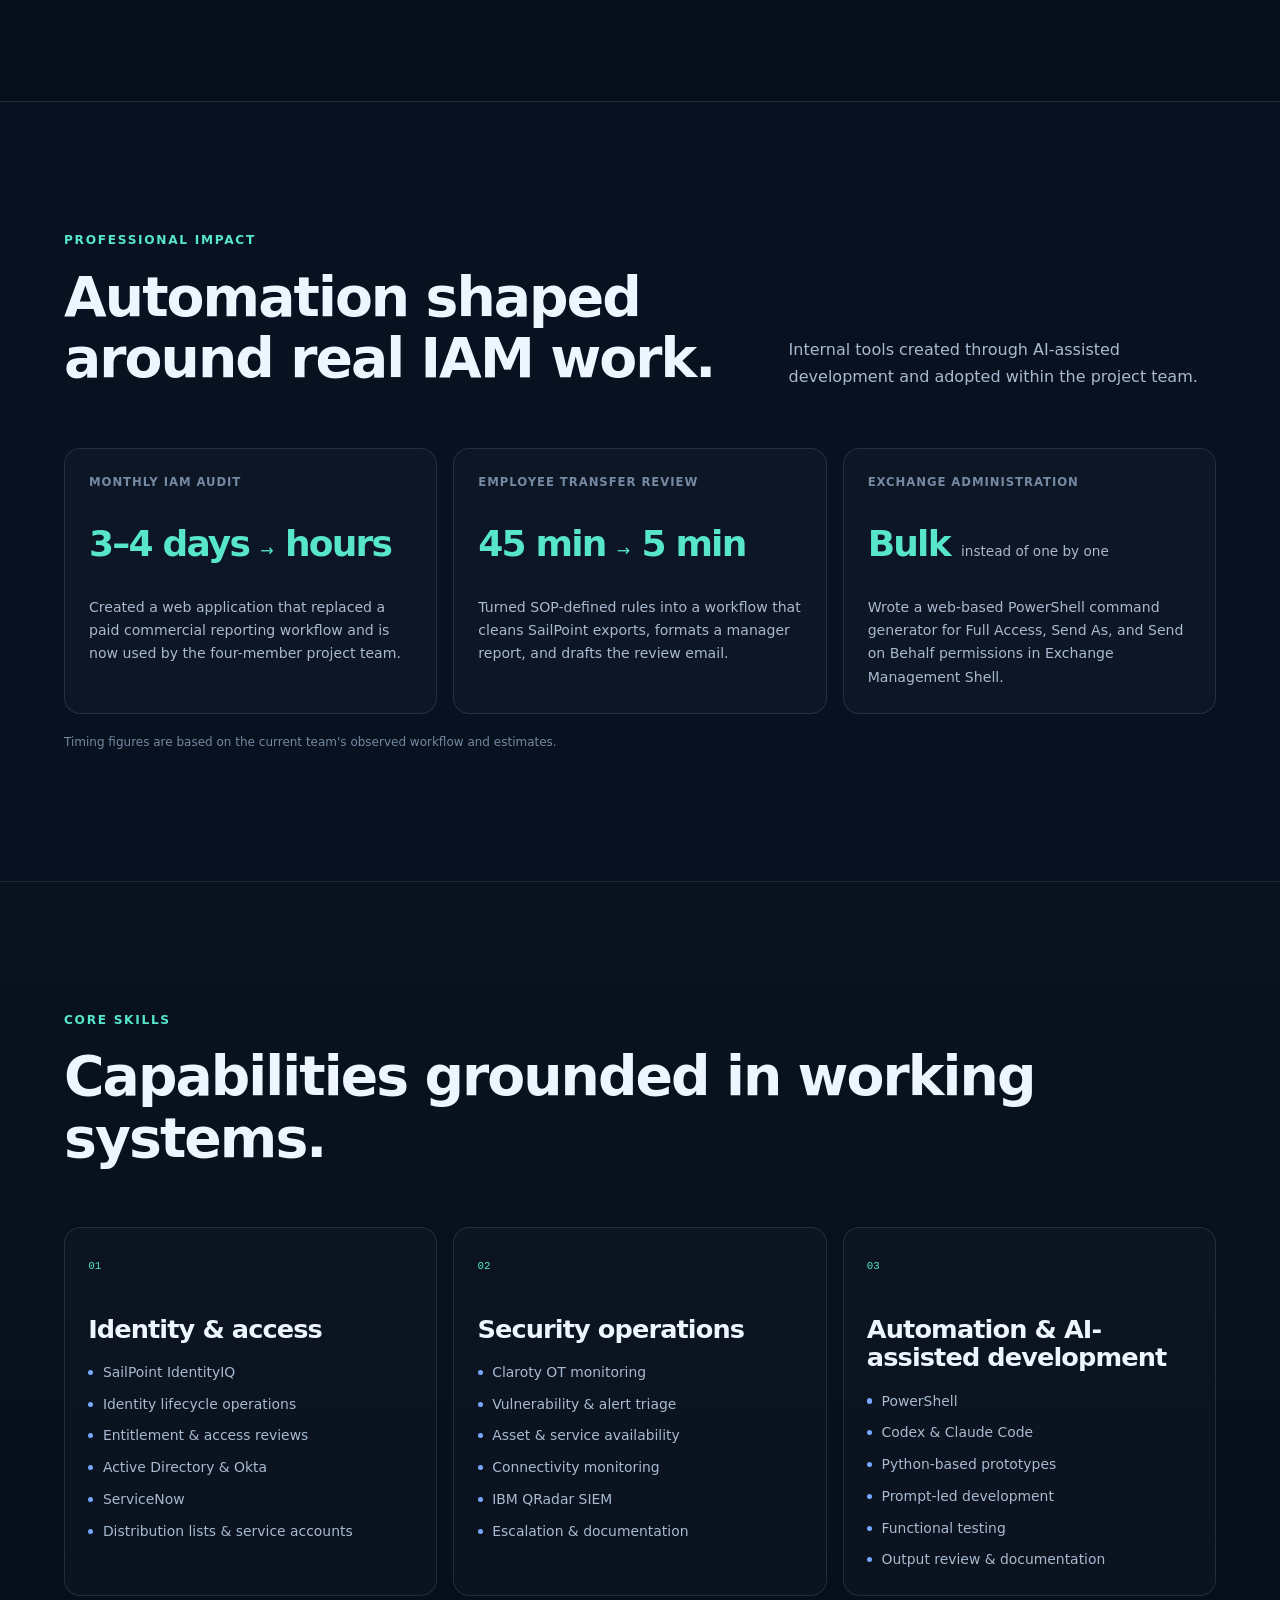
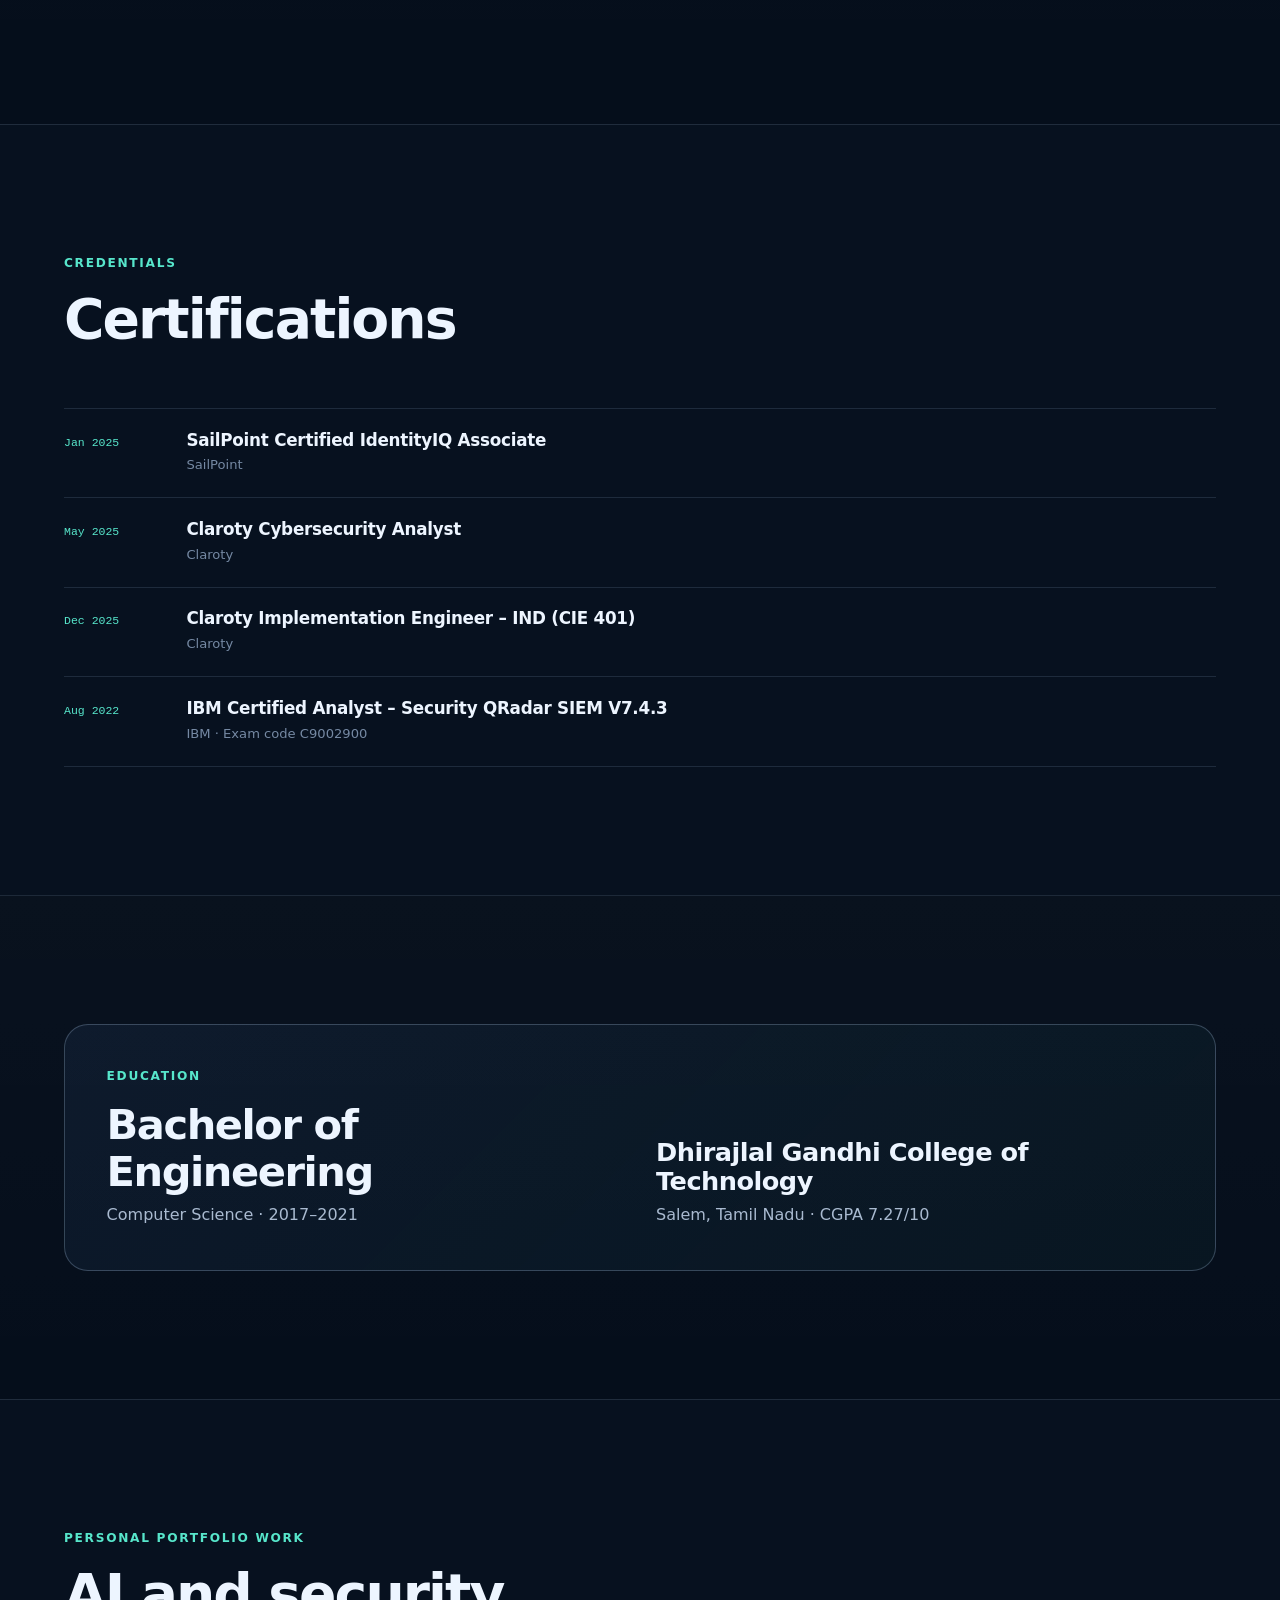
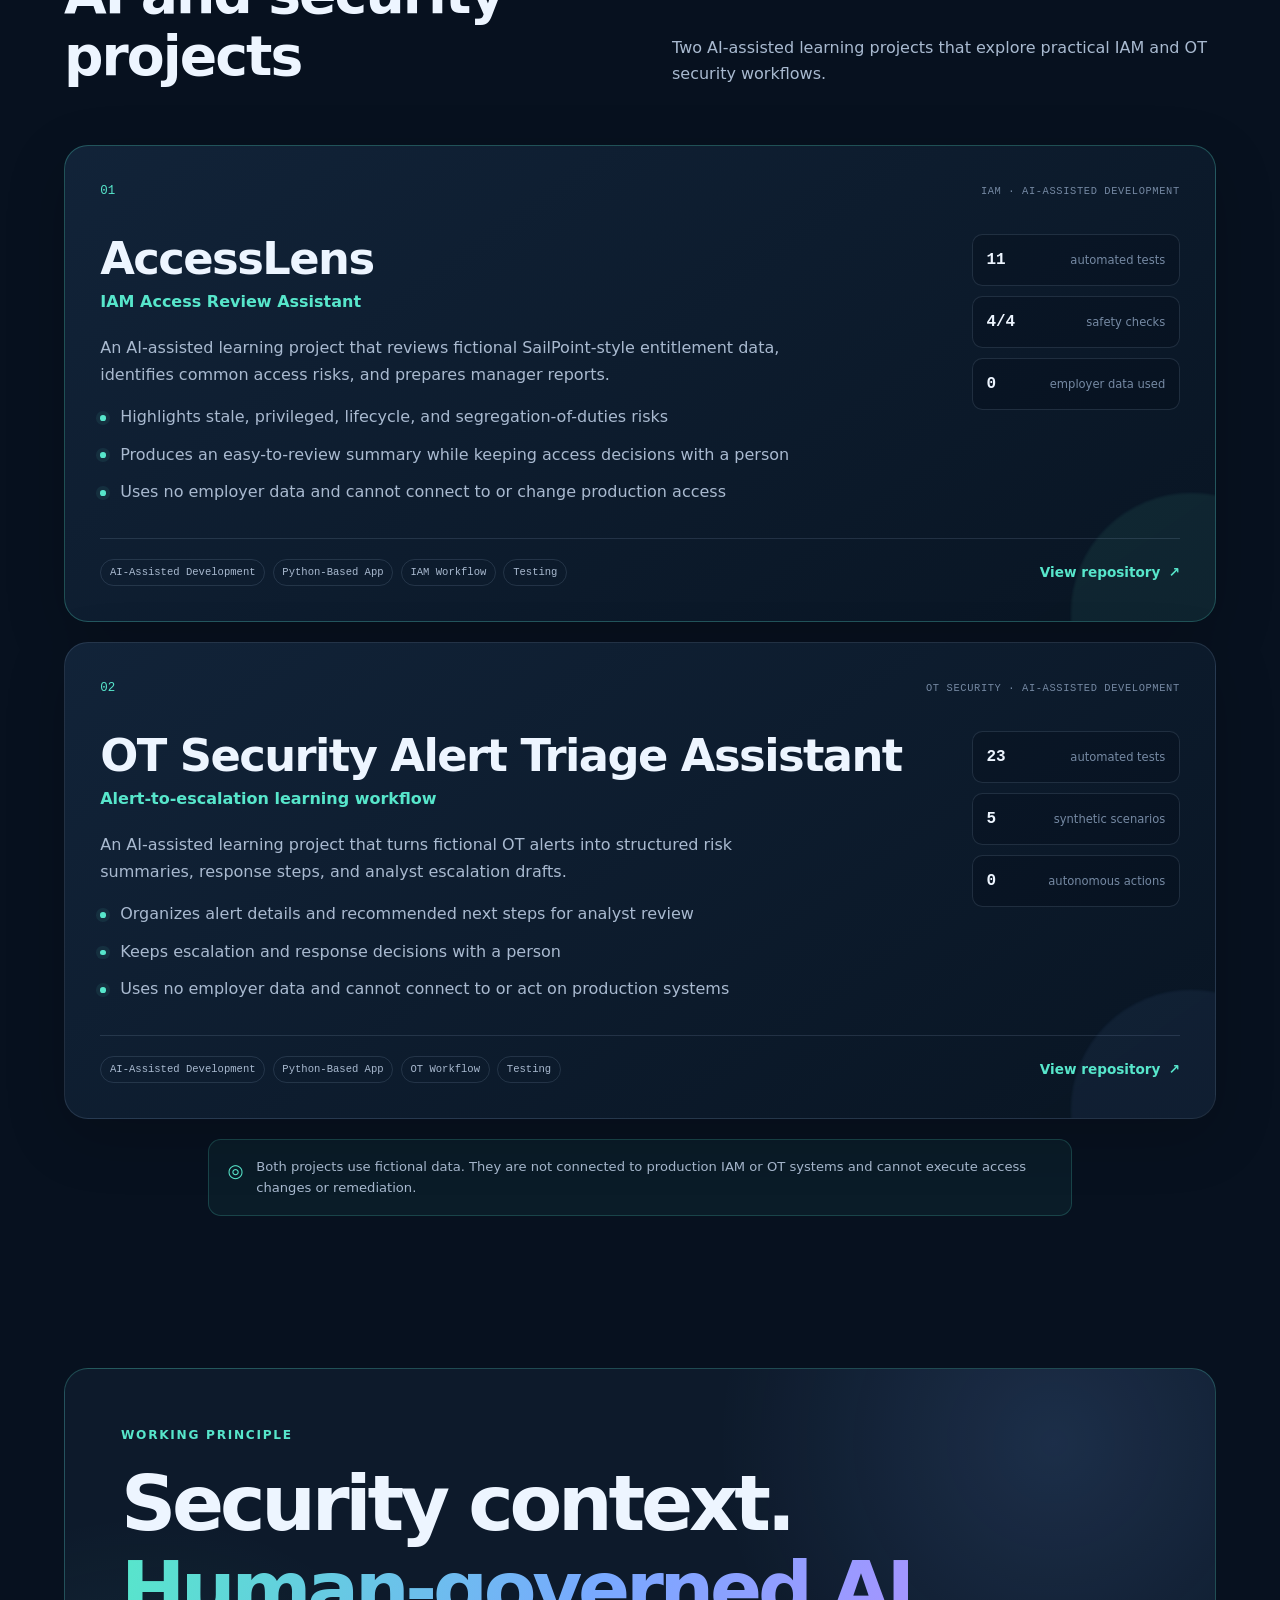
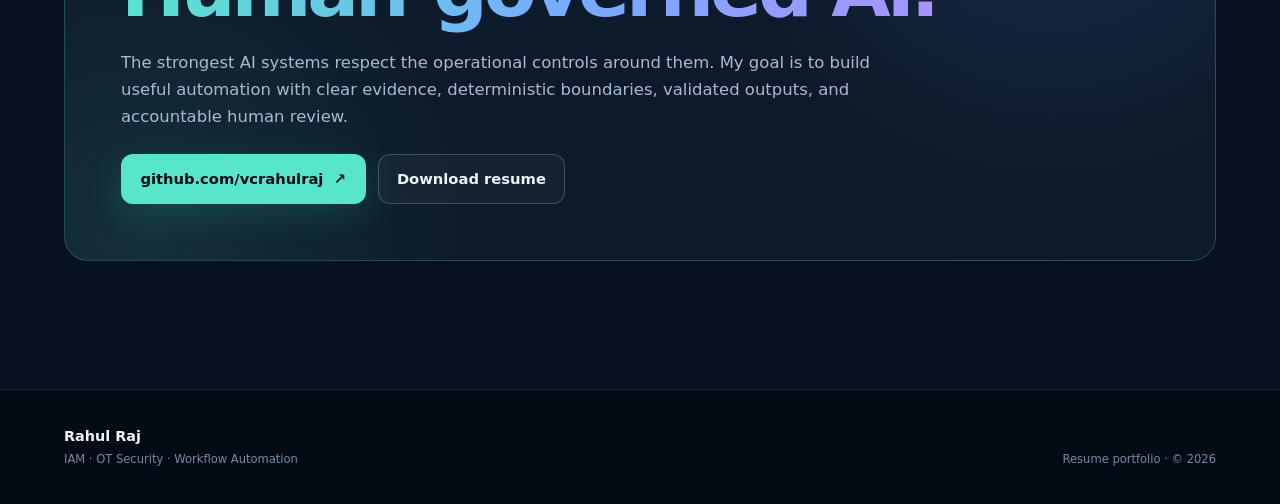
==== commit 49d97827: "Align portfolio footer positioning" ====
--- a/index.html
+++ b/index.html
@@ -307,7 +307,7 @@
 
     <footer class="site-footer">
       <div class="container footer-inner">
-        <div><strong>Rahul Raj</strong><span>IAM · OT Security · AI Security &amp; Automation</span></div>
+        <div><strong>Rahul Raj</strong><span>IAM · OT Security · Workflow Automation</span></div>
         <p>Resume portfolio · <span data-year></span></p>
       </div>
     </footer>
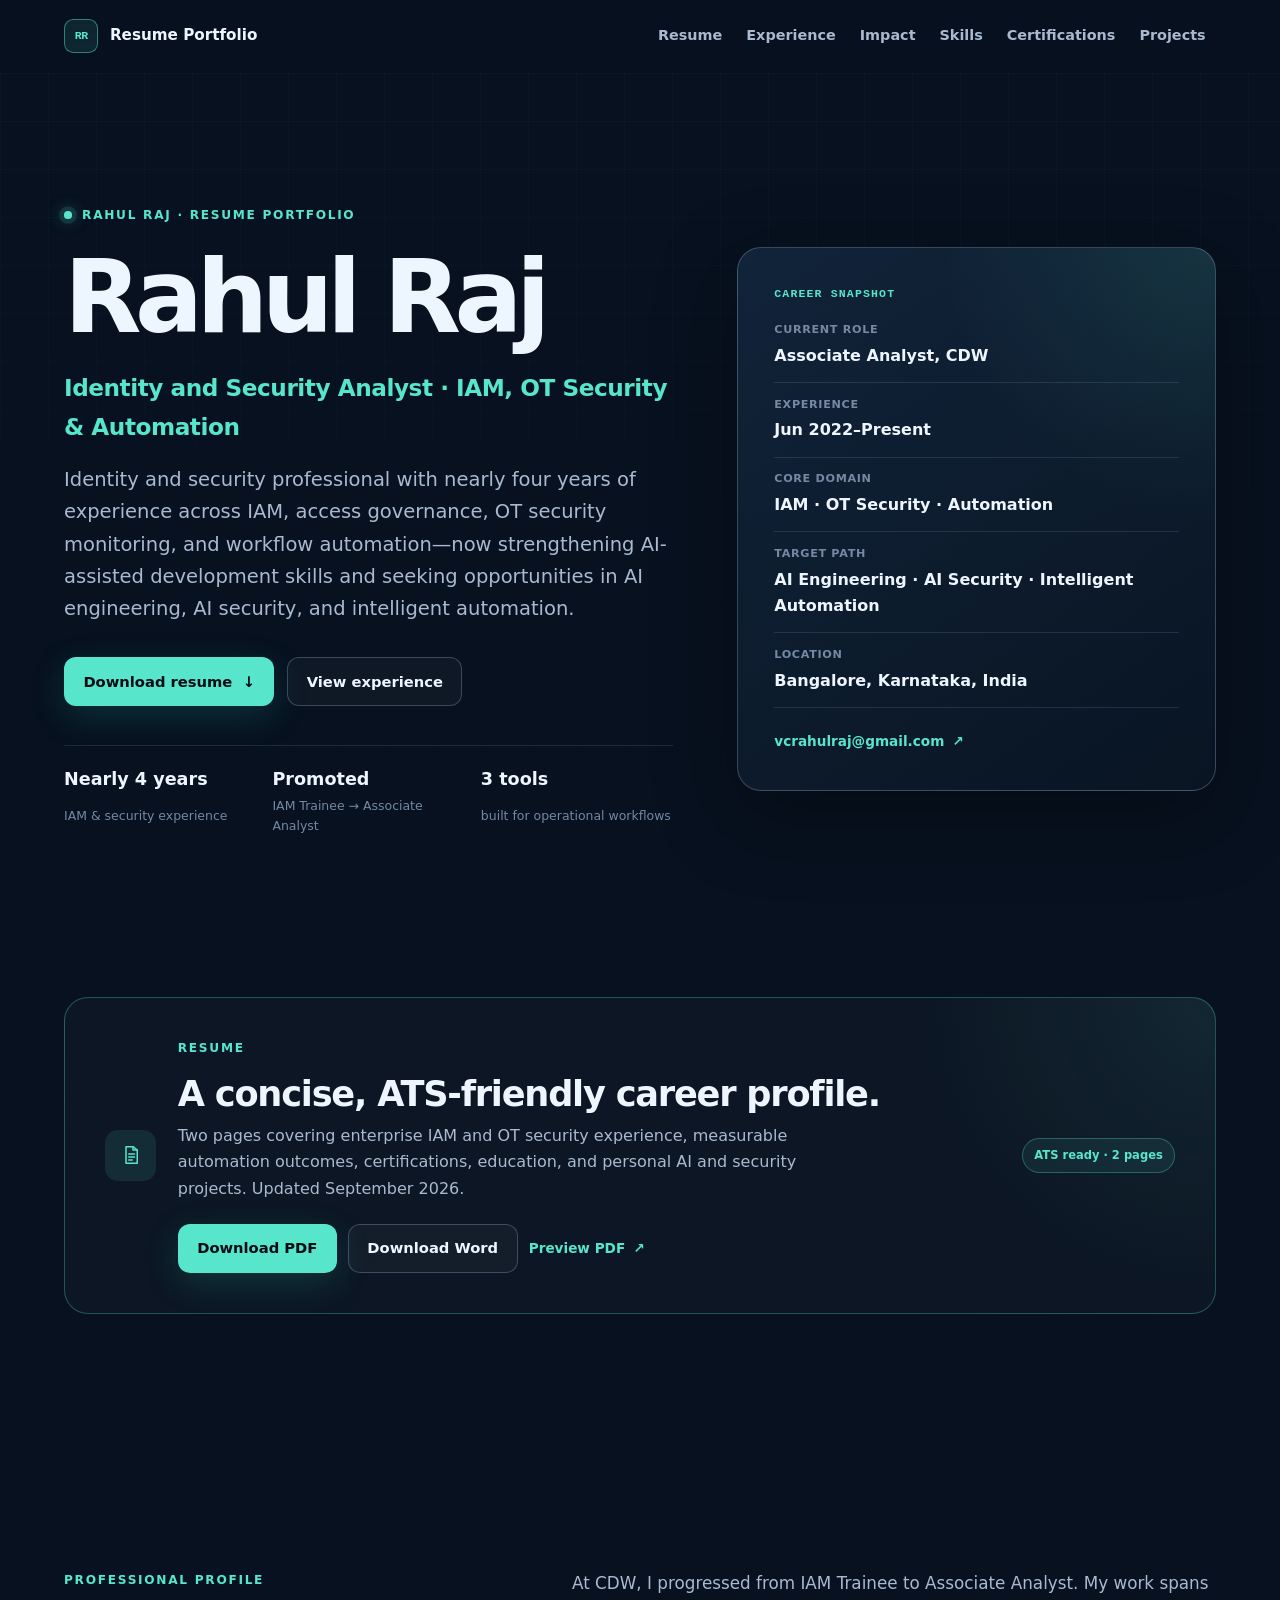
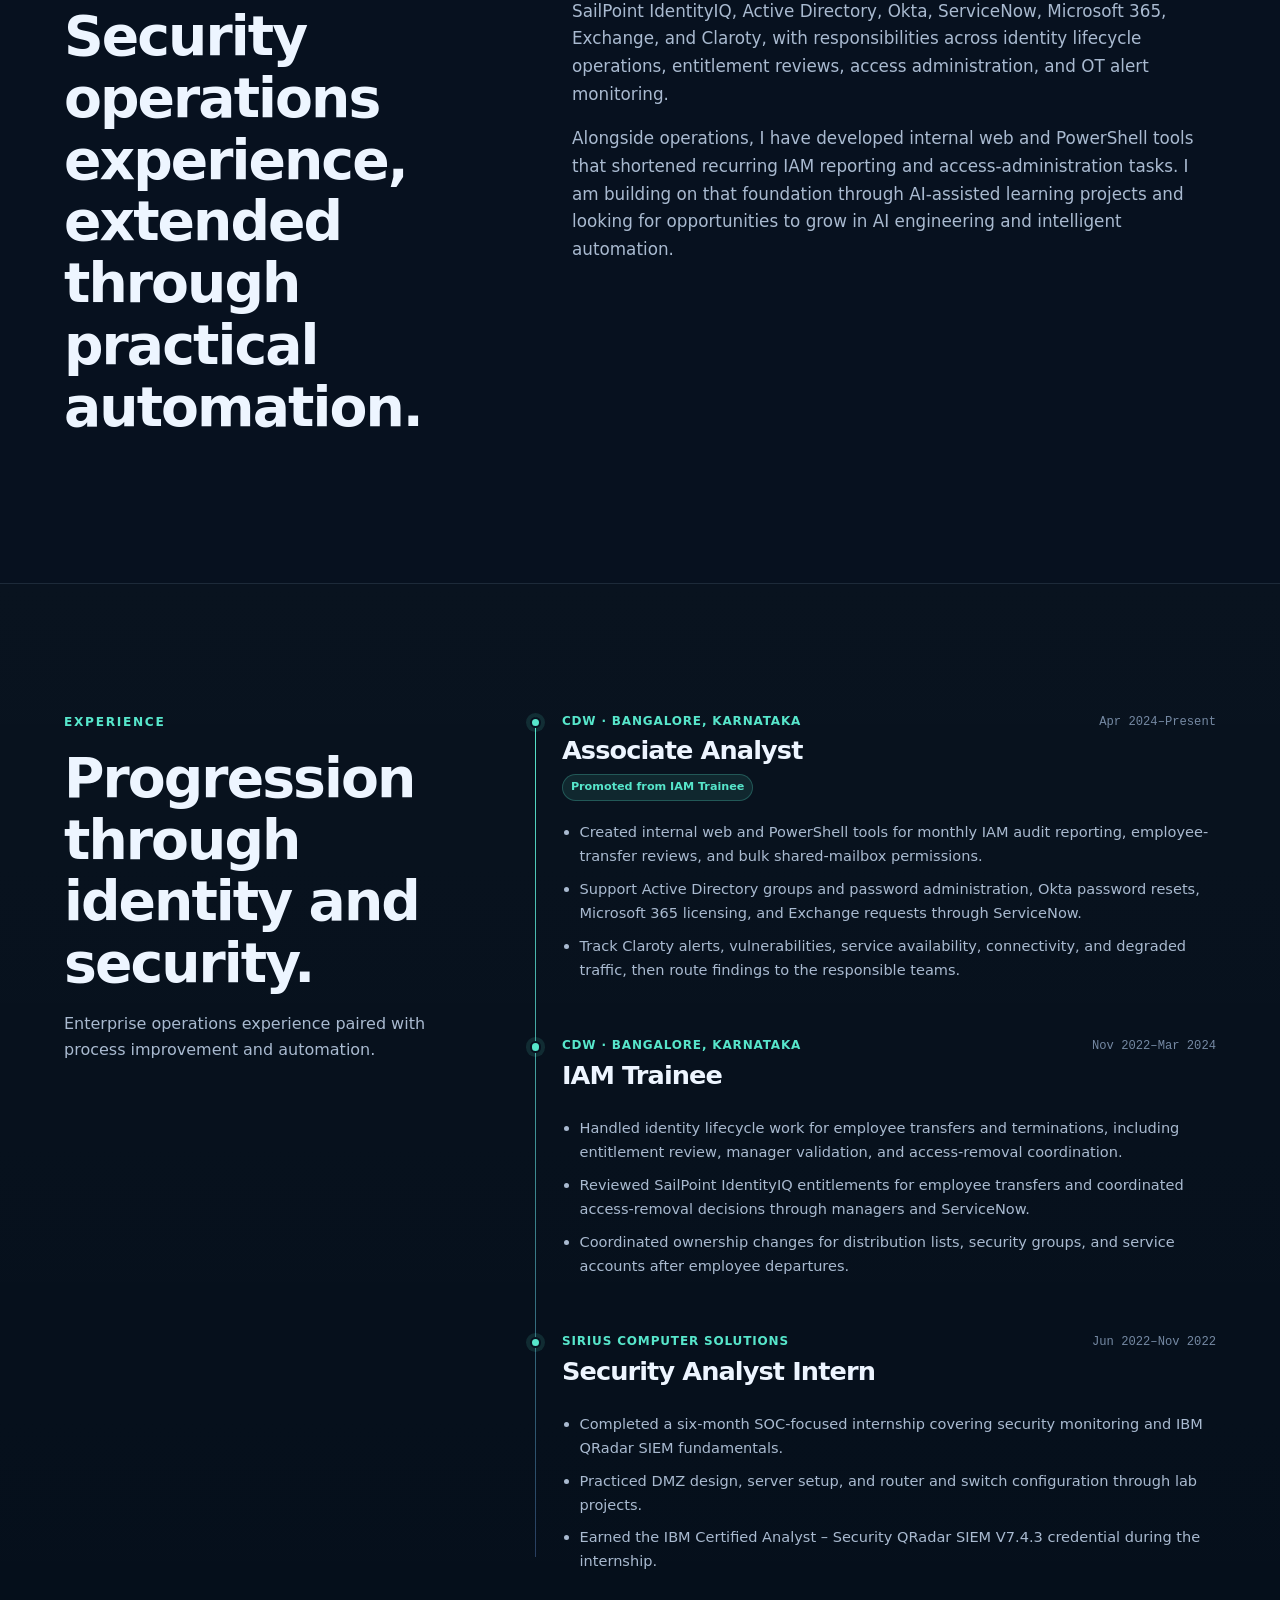
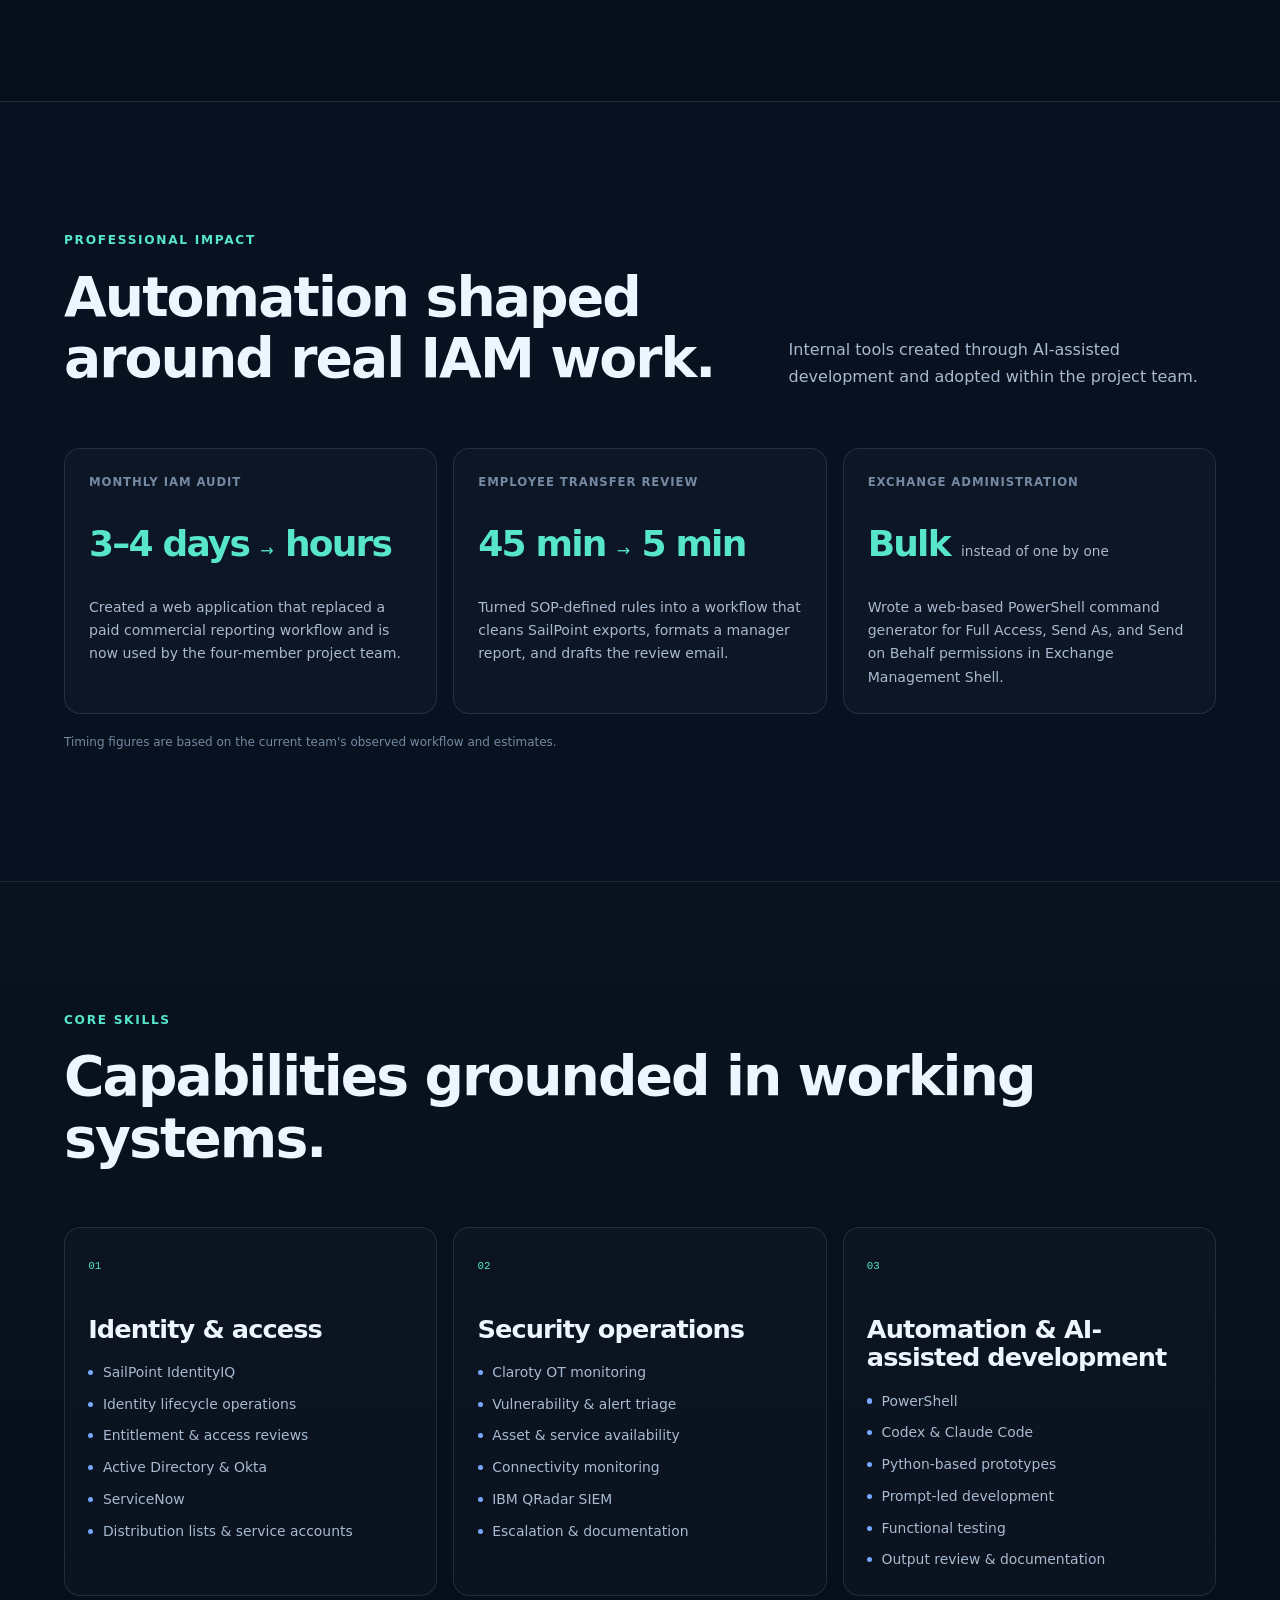
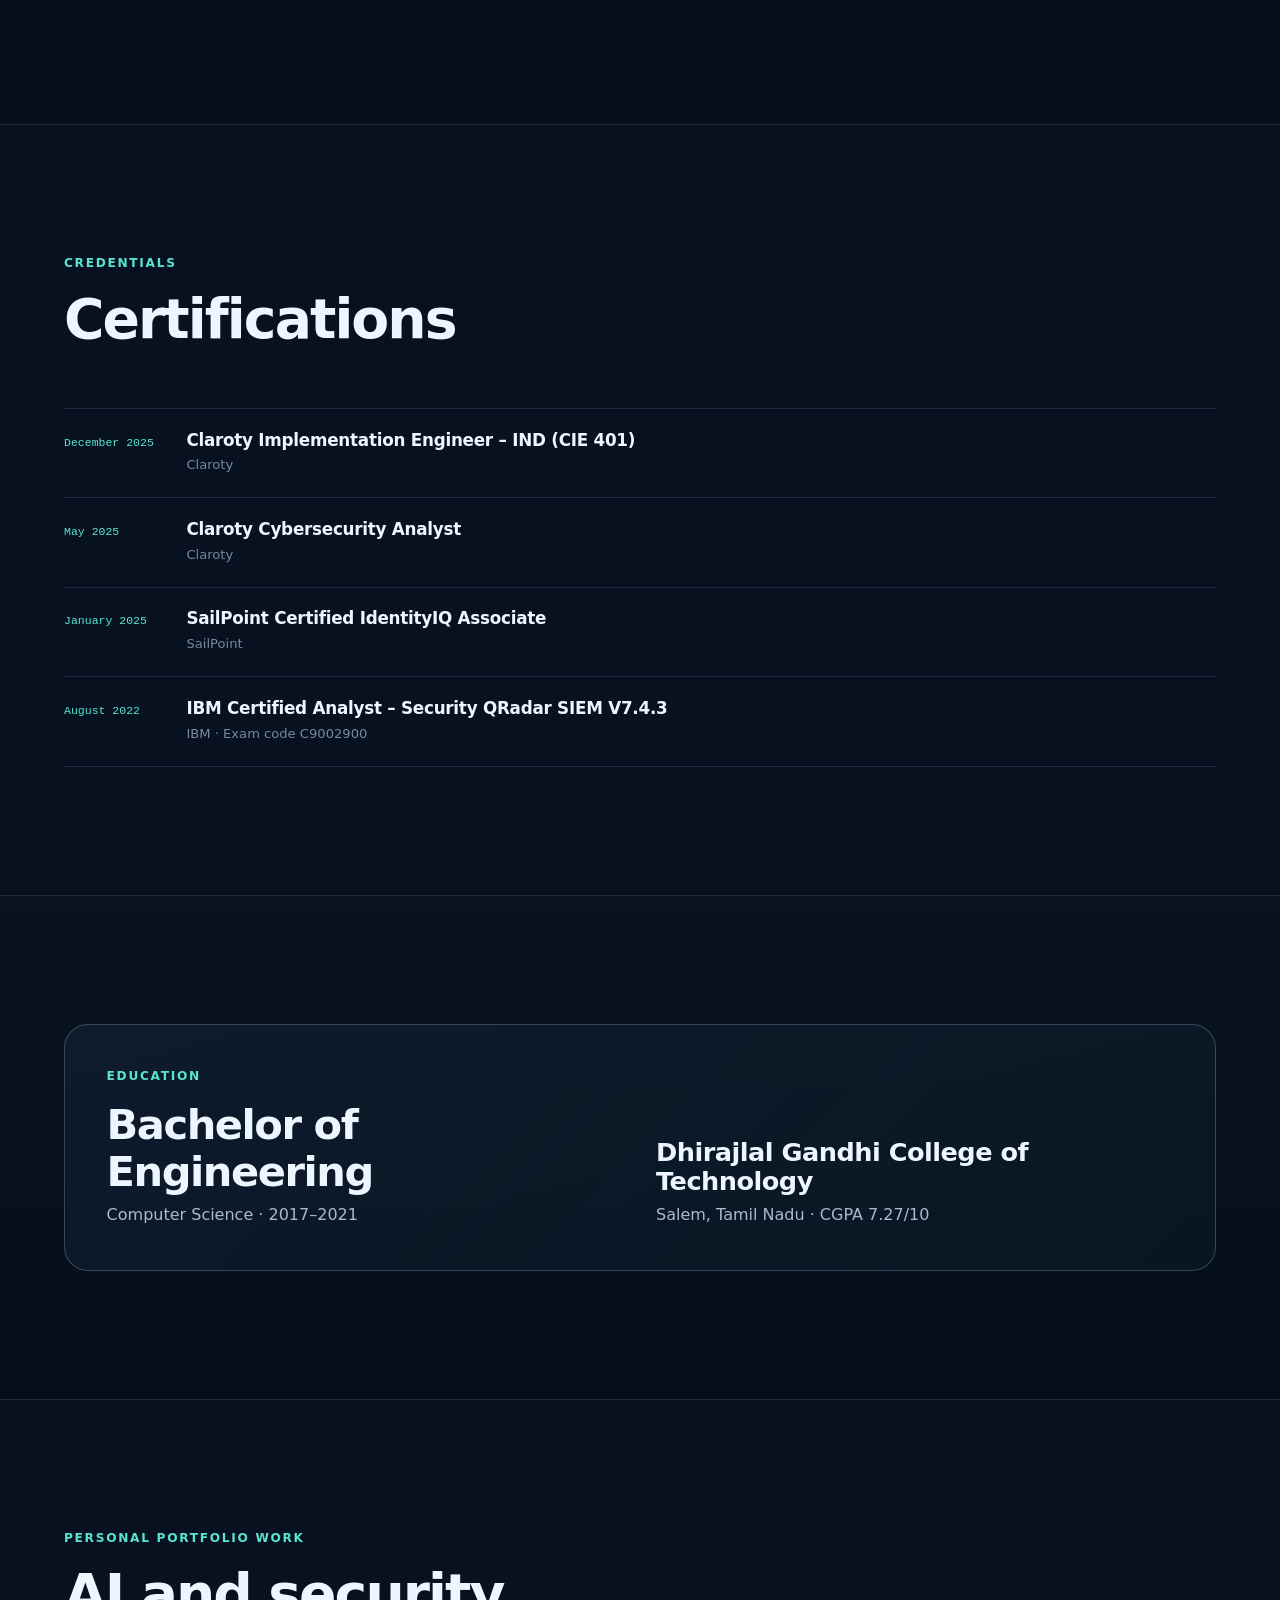
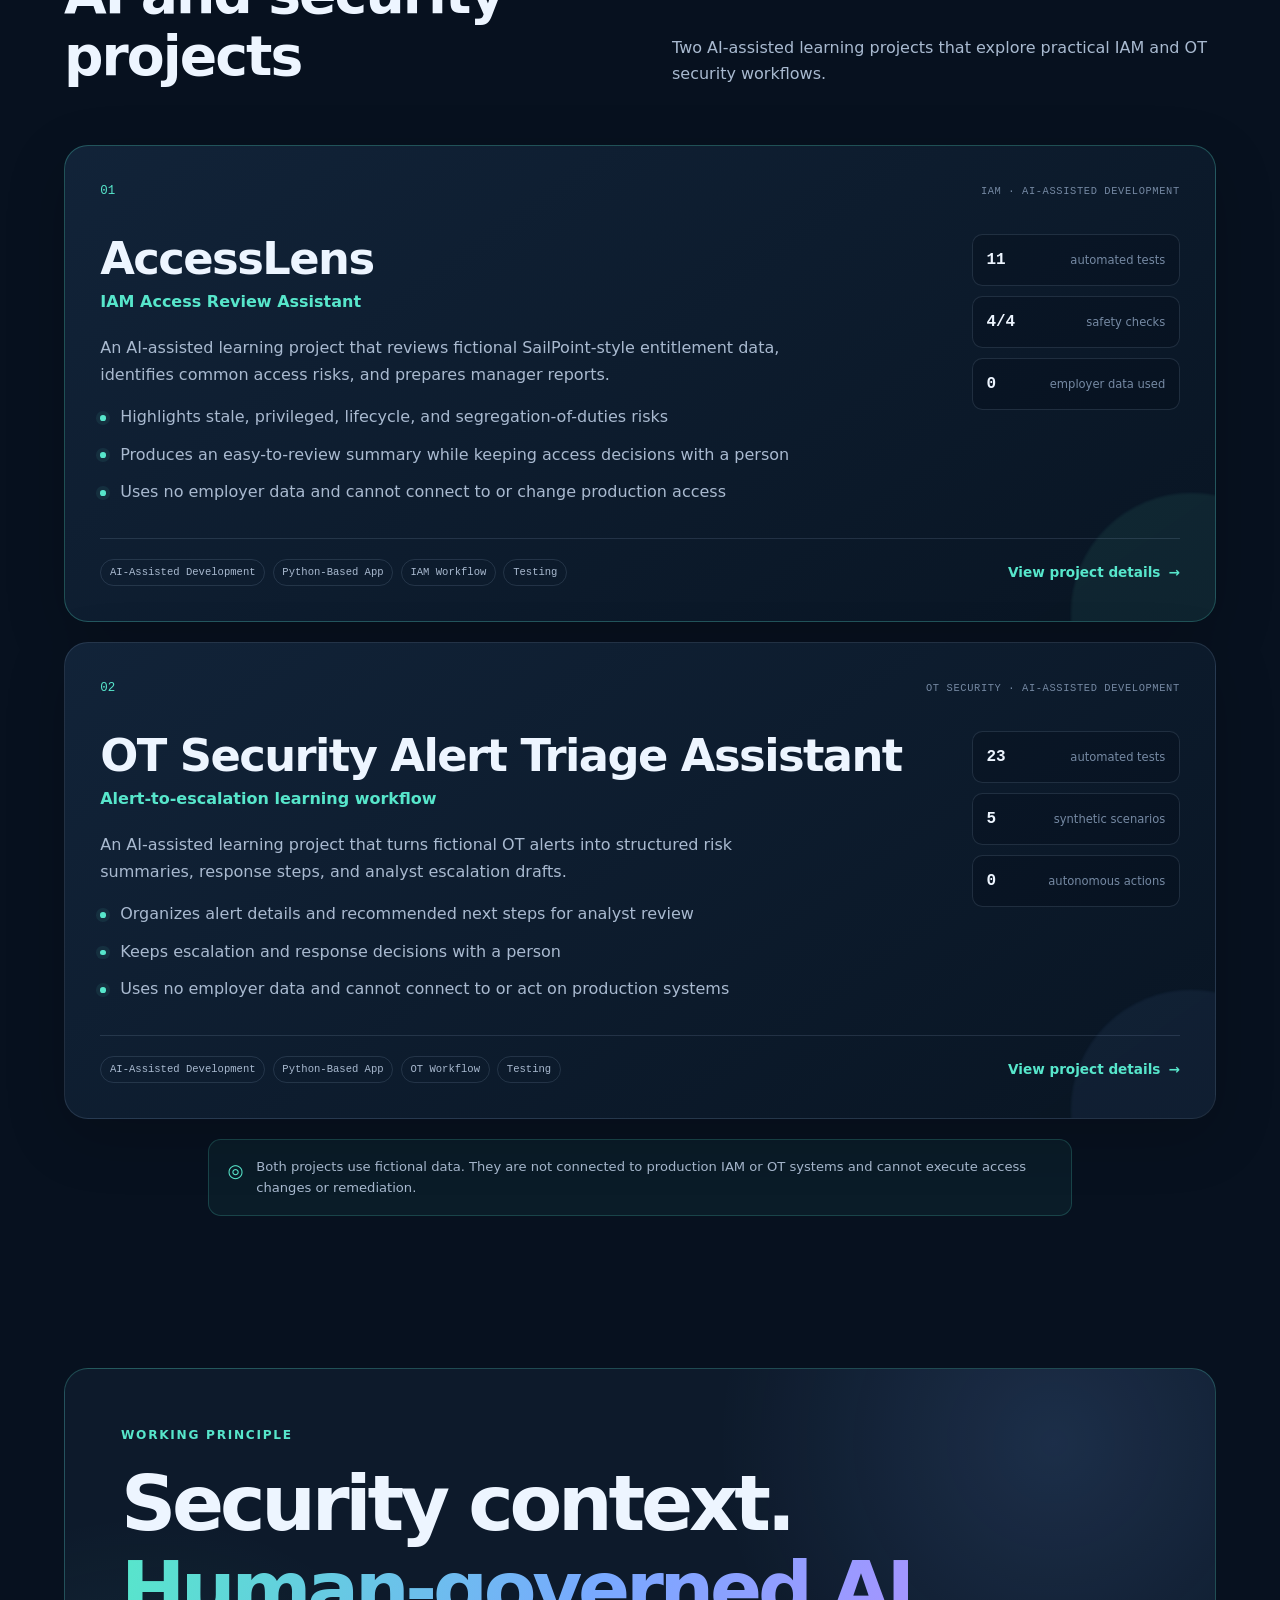
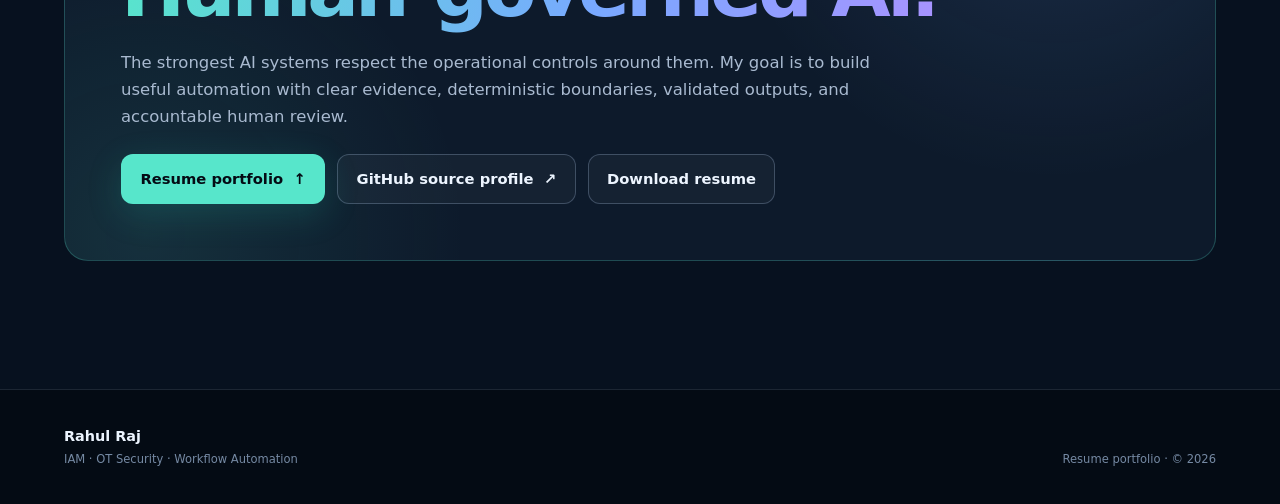
==== commit e61d68cd: "Add working project pages and align credentials" ====
--- a/index.html
+++ b/index.html
@@ -235,10 +235,10 @@
         <div class="container">
           <div class="section-heading"><div><p class="section-kicker">Credentials</p><h2 id="certifications-title">Certifications</h2></div></div>
           <div class="credential-list">
-            <article><time datetime="2025-01-13">Jan 2025</time><div><h3>SailPoint Certified IdentityIQ Associate</h3><p>SailPoint</p></div></article>
+            <article><time datetime="2025-12-31">December 2025</time><div><h3>Claroty Implementation Engineer – IND (CIE 401)</h3><p>Claroty</p></div></article>
             <article><time datetime="2025-05-14">May 2025</time><div><h3>Claroty Cybersecurity Analyst</h3><p>Claroty</p></div></article>
-            <article><time datetime="2025-12-31">Dec 2025</time><div><h3>Claroty Implementation Engineer – IND (CIE 401)</h3><p>Claroty</p></div></article>
-            <article><time datetime="2022-08">Aug 2022</time><div><h3>IBM Certified Analyst – Security QRadar SIEM V7.4.3</h3><p>IBM · Exam code C9002900</p></div></article>
+            <article><time datetime="2025-01-13">January 2025</time><div><h3>SailPoint Certified IdentityIQ Associate</h3><p>SailPoint</p></div></article>
+            <article><time datetime="2022-08">August 2022</time><div><h3>IBM Certified Analyst – Security QRadar SIEM V7.4.3</h3><p>IBM · Exam code C9002900</p></div></article>
           </div>
         </div>
       </section>
@@ -269,7 +269,7 @@
               </div>
               <div class="project-footer">
                 <ul class="tech-list" aria-label="AccessLens technologies"><li>AI-Assisted Development</li><li>Python-Based App</li><li>IAM Workflow</li><li>Testing</li></ul>
-                <a class="text-link repo-link" href="#projects" data-repo-link="accessLens"><span data-repo-label>Repository link pending</span><span aria-hidden="true">↗</span></a>
+                <a class="text-link repo-link" href="projects/accesslens.html"><span>View project details</span><span aria-hidden="true">→</span></a>
               </div>
             </article>
             <article class="project-card">
@@ -284,7 +284,7 @@
               </div>
               <div class="project-footer">
                 <ul class="tech-list" aria-label="OT triage technologies"><li>AI-Assisted Development</li><li>Python-Based App</li><li>OT Workflow</li><li>Testing</li></ul>
-                <a class="text-link repo-link" href="#projects" data-repo-link="otTriage"><span data-repo-label>Repository link pending</span><span aria-hidden="true">↗</span></a>
+                <a class="text-link repo-link" href="projects/ot-security-triage.html"><span>View project details</span><span aria-hidden="true">→</span></a>
               </div>
             </article>
           </div>
@@ -298,7 +298,8 @@
           <h2 id="principle-title">Security context.<br><span>Human-governed AI.</span></h2>
           <p>The strongest AI systems respect the operational controls around them. My goal is to build useful automation with clear evidence, deterministic boundaries, validated outputs, and accountable human review.</p>
           <div class="closing-actions">
-            <a class="button button-primary profile-link" href="#principle" data-github-profile><span data-profile-label>GitHub profile pending</span><span aria-hidden="true">↗</span></a>
+            <a class="button button-primary" href="#top">Resume portfolio <span aria-hidden="true">↑</span></a>
+            <a class="button button-secondary profile-link" href="#principle" data-github-profile><span data-profile-label>GitHub profile pending</span><span aria-hidden="true">↗</span></a>
             <a class="button button-secondary" href="assets/Rahul_Raj_Resume.pdf" download>Download resume</a>
           </div>
         </div>
--- a/styles.css
+++ b/styles.css
@@ -1282,6 +1282,193 @@
   gap: 0.75rem;
 }
 
+.project-detail-hero {
+  padding-bottom: clamp(3rem, 7vw, 5rem);
+  background:
+    radial-gradient(circle at 80% 20%, rgba(87, 230, 203, 0.13), transparent 25rem),
+    linear-gradient(180deg, rgba(120, 169, 255, 0.05), transparent);
+}
+
+.detail-shell {
+  max-width: 58rem;
+}
+
+.project-detail-hero h1 {
+  max-width: 15ch;
+  margin-bottom: 0.8rem;
+  font-size: clamp(3rem, 9vw, 6.5rem);
+  letter-spacing: -0.06em;
+}
+
+.project-detail-role {
+  margin-bottom: 1.3rem;
+  color: var(--accent);
+  font-size: clamp(1.1rem, 3vw, 1.45rem);
+  font-weight: 750;
+}
+
+.project-detail-lede {
+  max-width: 48rem;
+  margin-bottom: 0;
+  color: var(--text-soft);
+  font-size: clamp(1.05rem, 2.5vw, 1.3rem);
+}
+
+.detail-actions {
+  display: flex;
+  flex-wrap: wrap;
+  margin-top: 2rem;
+  gap: 0.75rem;
+}
+
+.detail-content-section {
+  padding-top: clamp(2.5rem, 6vw, 4.5rem);
+}
+
+.detail-grid {
+  display: grid;
+  gap: 1.25rem;
+}
+
+.detail-panel {
+  padding: clamp(1.4rem, 4vw, 2.3rem);
+  border: 1px solid var(--line);
+  border-radius: var(--radius-lg);
+  background: linear-gradient(145deg, rgba(19, 37, 59, 0.88), rgba(9, 21, 35, 0.92));
+}
+
+.detail-panel h2 {
+  margin-bottom: 1rem;
+  font-size: clamp(1.65rem, 4vw, 2.5rem);
+}
+
+.detail-panel > p:not(.section-kicker) {
+  color: var(--text-soft);
+}
+
+.workflow-list,
+.detail-list {
+  margin: 1.8rem 0 0;
+  padding: 0;
+  list-style: none;
+}
+
+.workflow-list {
+  display: grid;
+  gap: 1rem;
+  counter-reset: workflow;
+}
+
+.workflow-list li {
+  display: grid;
+  grid-template-columns: 2.1rem 1fr;
+  gap: 0.1rem 0.9rem;
+  counter-increment: workflow;
+}
+
+.workflow-list li::before {
+  display: grid;
+  grid-row: 1 / span 2;
+  width: 2.1rem;
+  height: 2.1rem;
+  align-items: center;
+  border: 1px solid rgba(87, 230, 203, 0.3);
+  border-radius: 50%;
+  color: var(--accent);
+  content: counter(workflow, decimal-leading-zero);
+  font-family: "SFMono-Regular", Consolas, monospace;
+  font-size: 0.7rem;
+  justify-items: center;
+}
+
+.workflow-list strong {
+  font-size: 1.02rem;
+}
+
+.workflow-list span,
+.detail-list {
+  color: var(--text-soft);
+}
+
+.detail-list {
+  display: grid;
+  gap: 0.7rem;
+}
+
+.detail-list li {
+  position: relative;
+  padding-left: 1.2rem;
+}
+
+.detail-list li::before {
+  position: absolute;
+  top: 0.68em;
+  left: 0;
+  width: 0.34rem;
+  aspect-ratio: 1;
+  border-radius: 50%;
+  background: var(--accent);
+  content: "";
+}
+
+.detail-facts dl {
+  display: grid;
+  margin: 0;
+  gap: 0;
+}
+
+.detail-facts dl div {
+  display: flex;
+  padding-block: 0.9rem;
+  align-items: baseline;
+  justify-content: space-between;
+  gap: 1rem;
+  border-bottom: 1px solid var(--line);
+}
+
+.detail-facts dl div:last-child {
+  border-bottom: 0;
+}
+
+.detail-facts dt {
+  color: var(--text-muted);
+}
+
+.detail-facts dd {
+  margin: 0;
+  color: var(--accent);
+  font-weight: 800;
+  text-align: right;
+}
+
+@media (min-width: 52rem) {
+  .detail-grid {
+    grid-template-columns: 1fr 1fr;
+  }
+
+  .detail-panel-wide {
+    grid-column: span 2;
+  }
+
+  .detail-panel-wide {
+    display: grid;
+    grid-template-columns: minmax(0, 0.85fr) minmax(0, 1.15fr);
+    column-gap: 3rem;
+  }
+
+  .detail-panel-wide .section-kicker,
+  .detail-panel-wide h2,
+  .detail-panel-wide > p {
+    grid-column: 1;
+  }
+
+  .detail-panel-wide .workflow-list {
+    grid-column: 2;
+    grid-row: 1 / span 4;
+    margin-top: 0;
+  }
+}
+
 .github-section {
   padding-top: 1rem;
 }
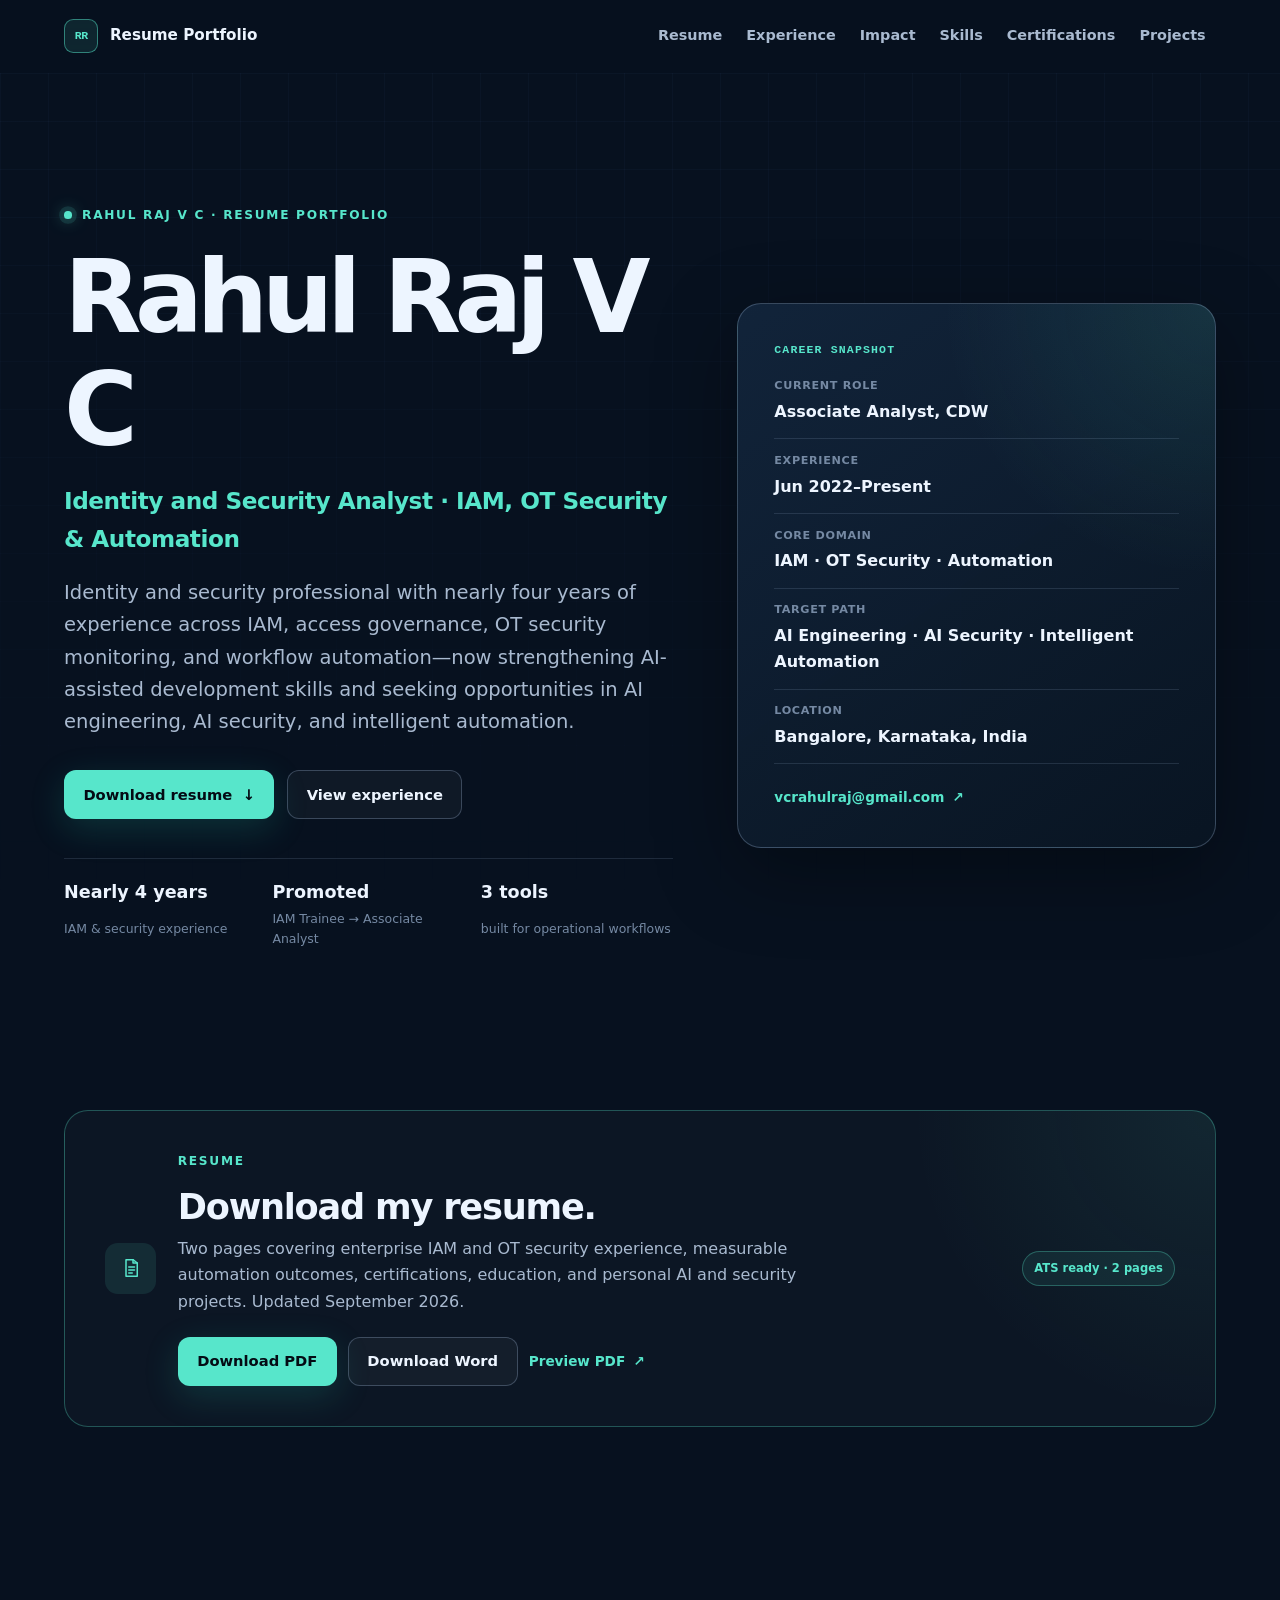
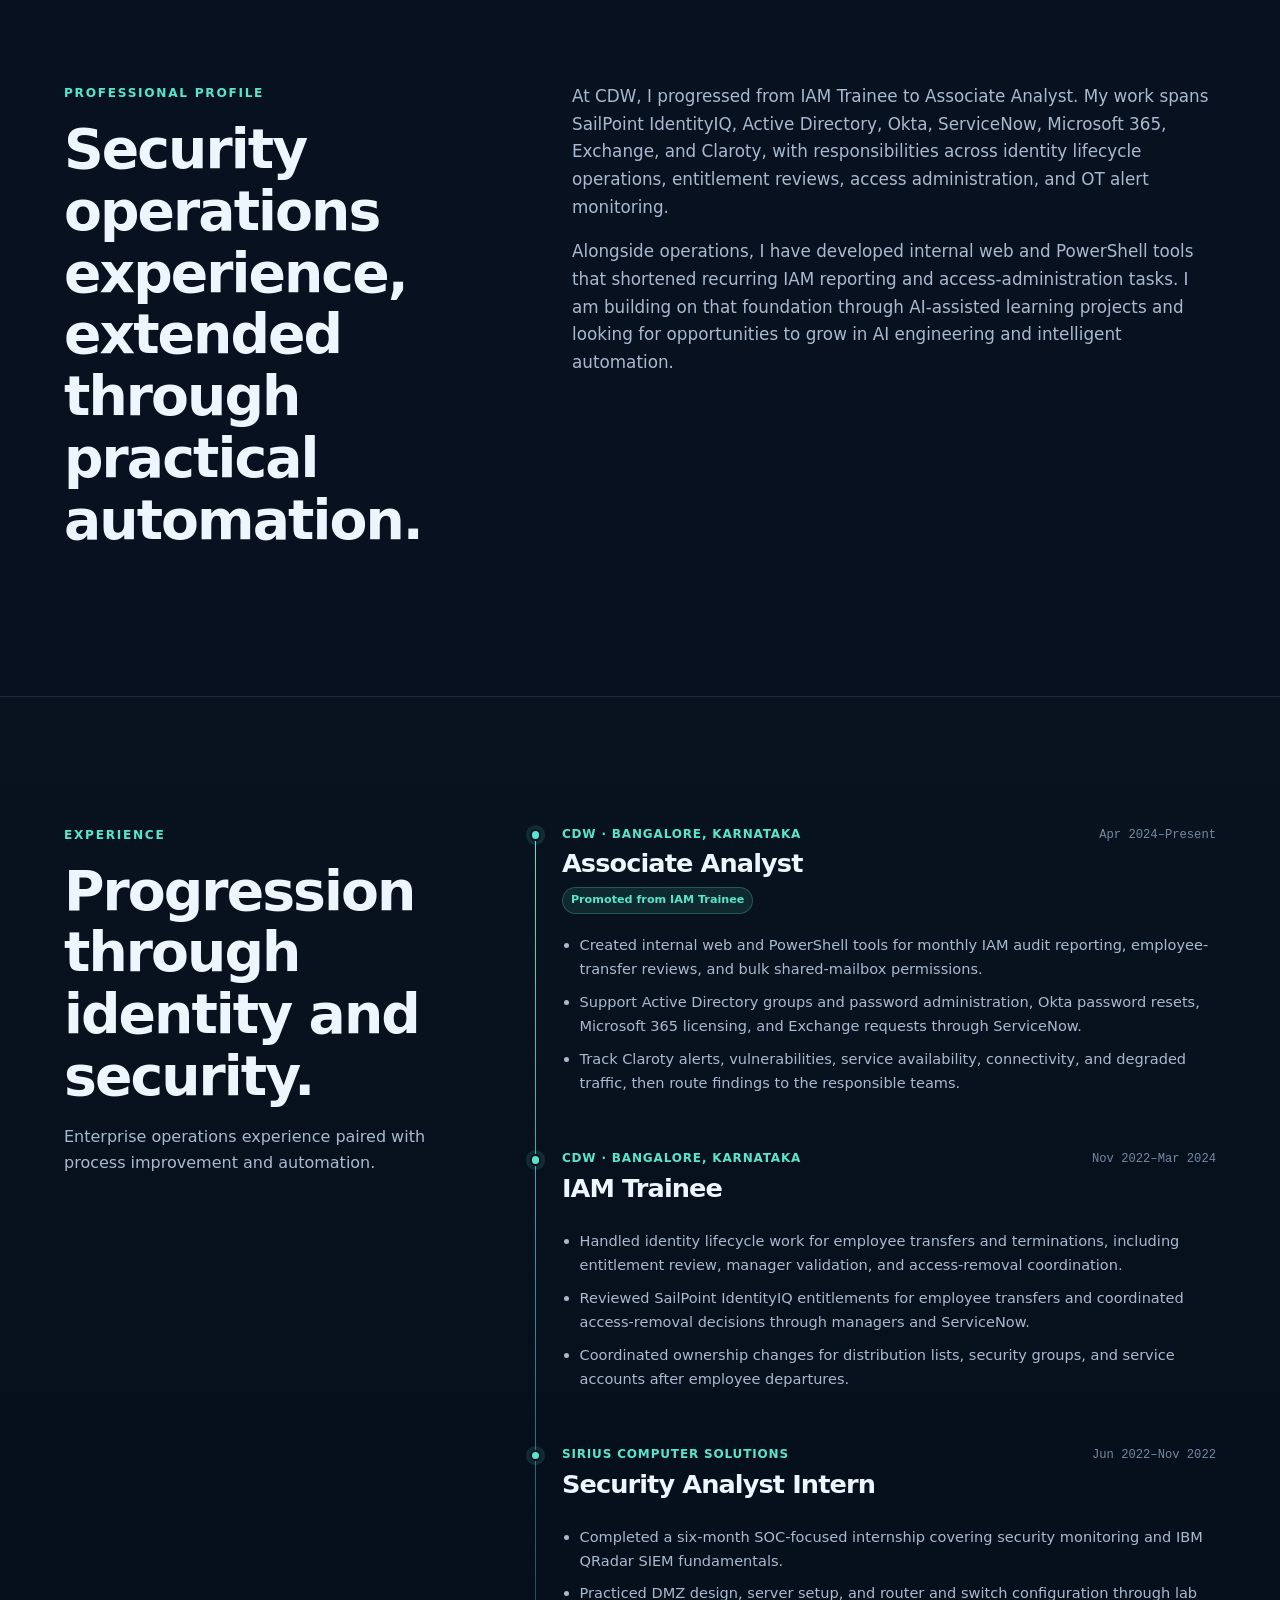
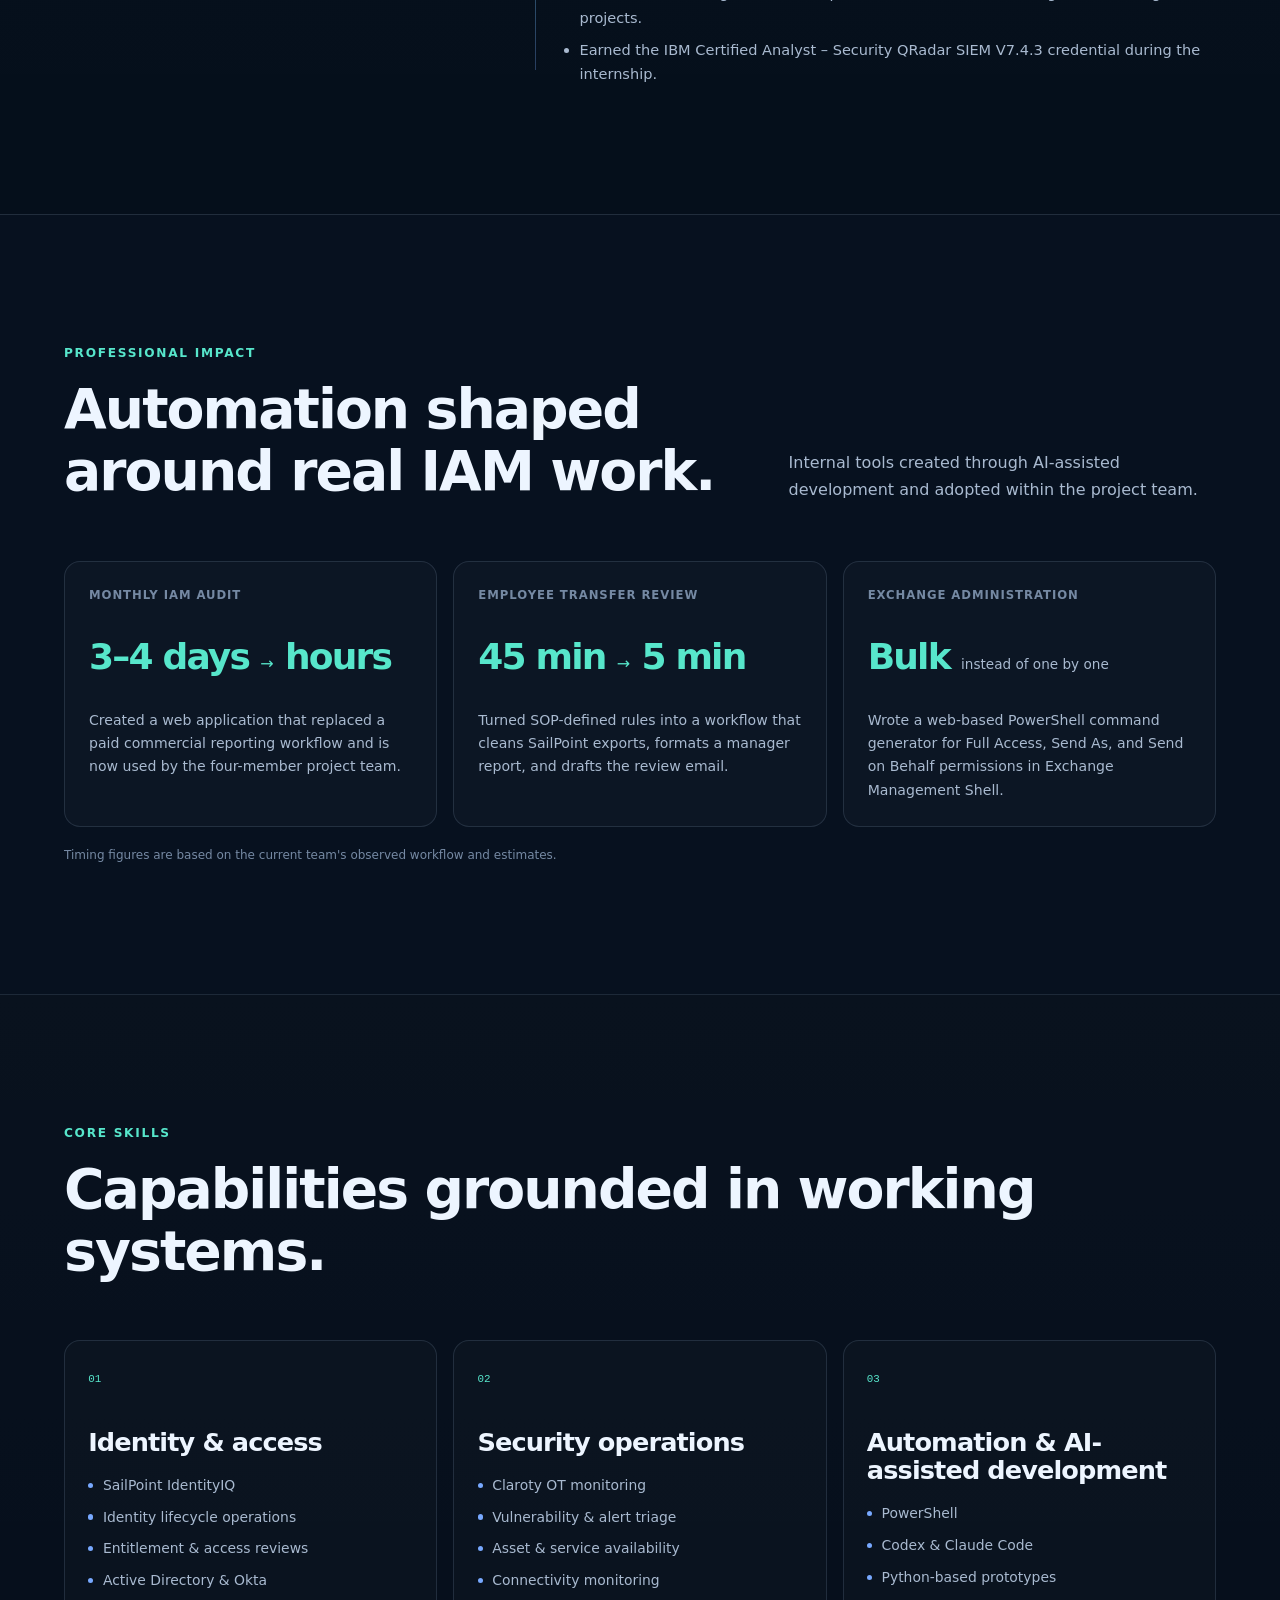
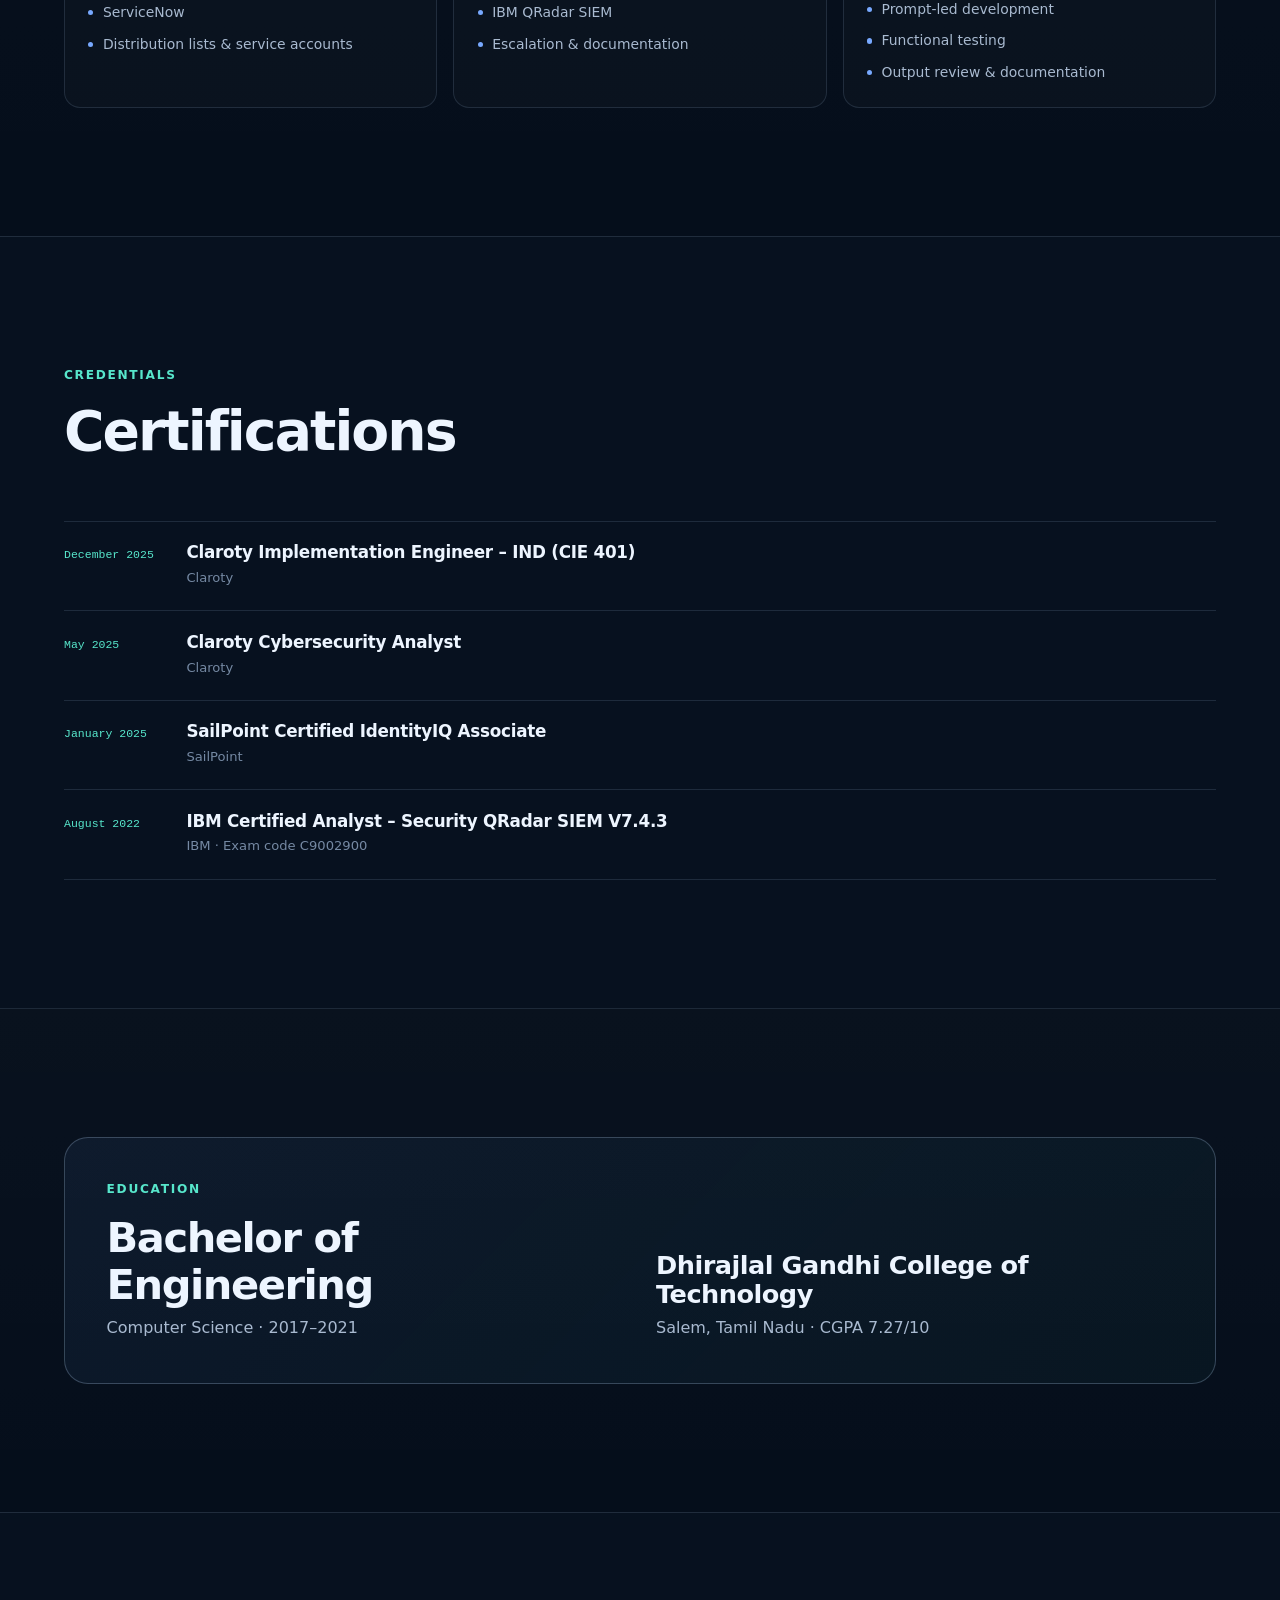
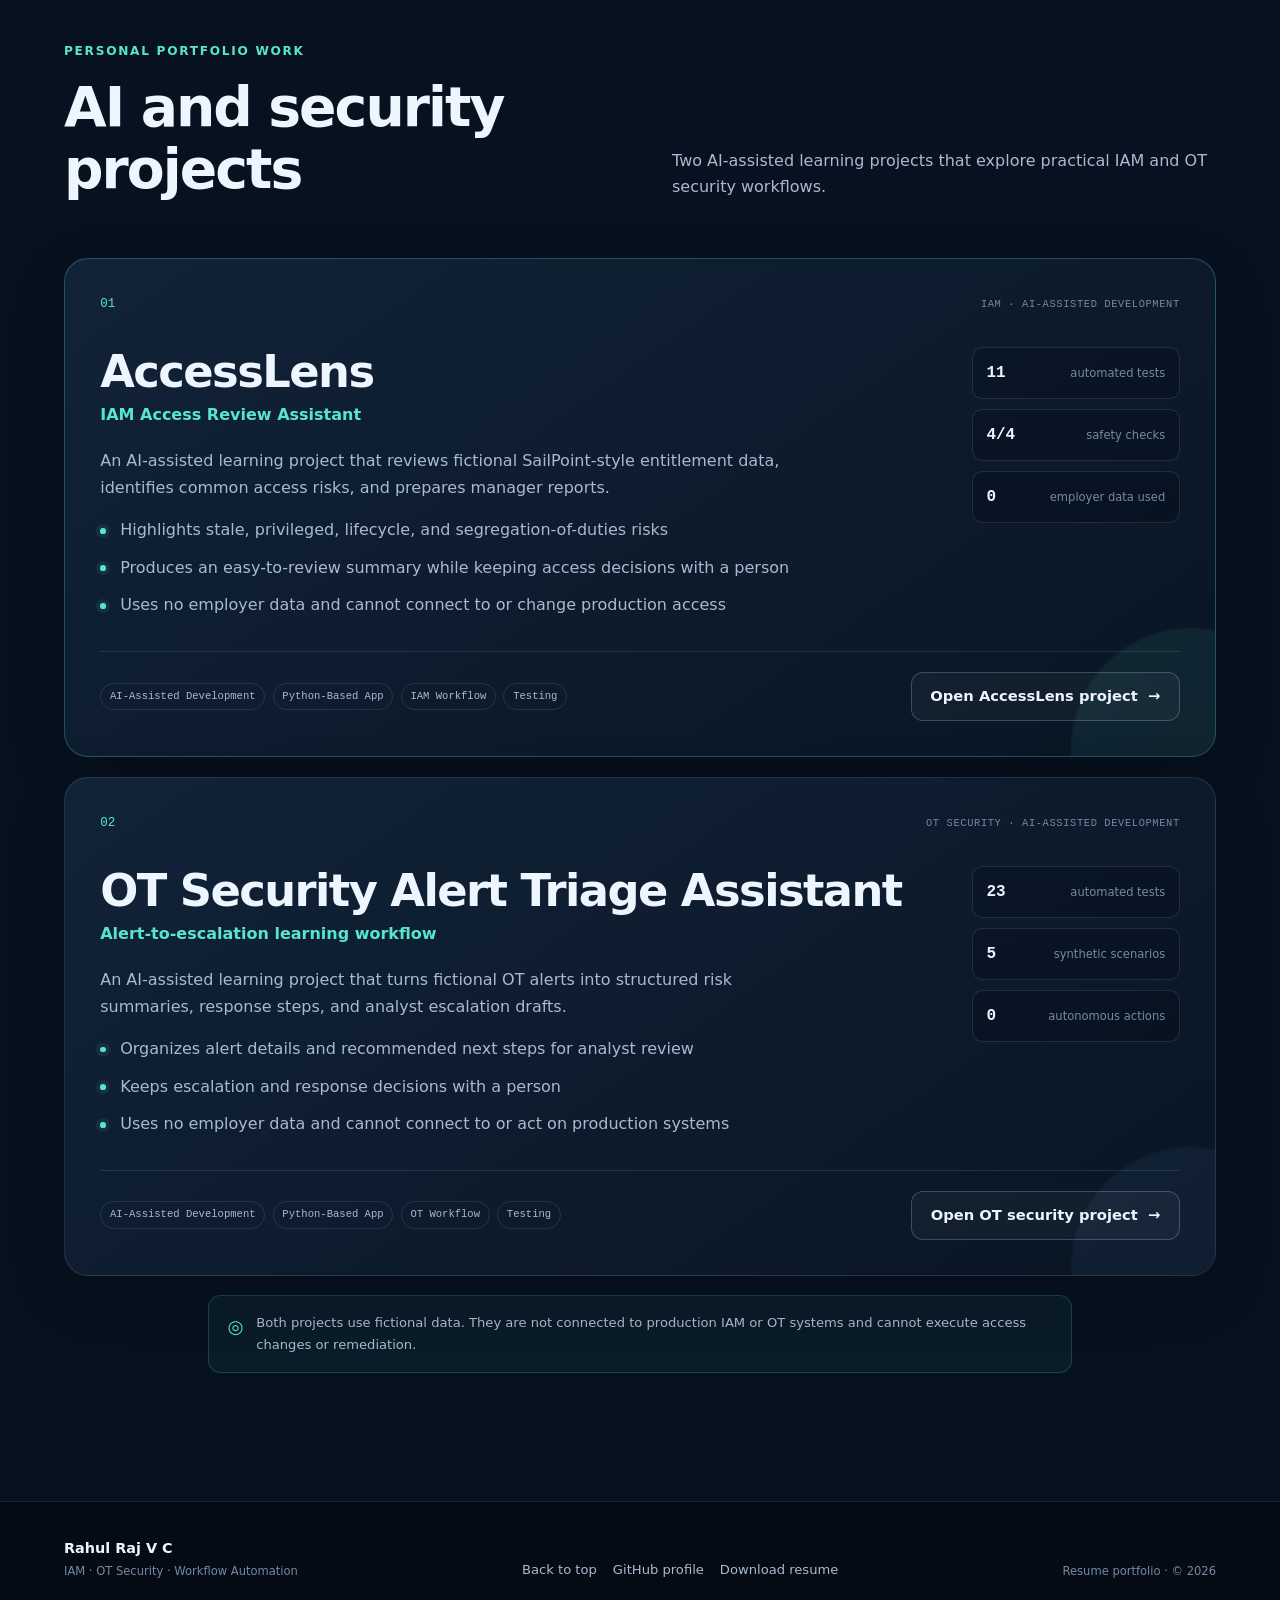
==== commit d6a56010: "Use full name and improve project access" ====
--- a/index.html
+++ b/index.html
@@ -5,18 +5,18 @@
     <meta name="viewport" content="width=device-width, initial-scale=1">
     <meta name="color-scheme" content="dark light">
     <meta name="theme-color" content="#07111f">
-    <meta name="description" content="Rahul Raj's resume portfolio: nearly four years of IAM, OT security, access administration, and workflow automation experience.">
-    <meta name="author" content="Rahul Raj">
+    <meta name="description" content="Rahul Raj V C's resume portfolio: nearly four years of IAM, OT security, access administration, and workflow automation experience.">
+    <meta name="author" content="Rahul Raj V C">
     <meta name="robots" content="index, follow">
     <meta property="og:type" content="profile">
-    <meta property="og:title" content="Rahul Raj | Resume Portfolio">
+    <meta property="og:title" content="Rahul Raj V C | Resume Portfolio">
     <meta property="og:url" content="https://vcrahulraj.github.io/">
     <meta property="og:description" content="Identity and security analyst building from IAM and OT security into AI-assisted development and intelligent automation.">
     <meta property="og:image" content="favicon.svg">
     <meta name="twitter:card" content="summary">
-    <meta name="twitter:title" content="Rahul Raj | Resume Portfolio">
+    <meta name="twitter:title" content="Rahul Raj V C | Resume Portfolio">
     <meta name="twitter:description" content="IAM, OT security, access administration, workflow automation, and AI-assisted portfolio projects.">
-    <title>Rahul Raj | Resume Portfolio</title>
+    <title>Rahul Raj V C | Resume Portfolio</title>
     <link rel="canonical" href="https://vcrahulraj.github.io/">
     <link rel="icon" href="favicon.svg" type="image/svg+xml">
     <link rel="stylesheet" href="styles.css">
@@ -24,7 +24,7 @@
       {
         "@context": "https://schema.org",
         "@type": "Person",
-        "name": "Rahul Raj",
+        "name": "Rahul Raj V C",
         "jobTitle": "Identity and Security Analyst",
         "url": "https://vcrahulraj.github.io/",
         "sameAs": ["https://github.com/vcrahulraj"],
@@ -37,7 +37,7 @@
 
     <header class="site-header" data-header>
       <div class="container nav-wrap">
-        <a class="brand" href="#top" aria-label="Rahul Raj, home">
+        <a class="brand" href="#top" aria-label="Rahul Raj V C, home">
           <span class="brand-mark" aria-hidden="true">RR</span>
           <span>Resume Portfolio</span>
         </a>
@@ -60,8 +60,8 @@
       <section id="top" class="hero section-shell" aria-labelledby="hero-title">
         <div class="container hero-grid">
           <div class="hero-copy">
-            <p class="eyebrow"><span class="status-dot" aria-hidden="true"></span> Rahul Raj · Resume Portfolio</p>
-            <h1 id="hero-title">Rahul Raj</h1>
+            <p class="eyebrow"><span class="status-dot" aria-hidden="true"></span> Rahul Raj V C · Resume Portfolio</p>
+            <h1 id="hero-title">Rahul Raj V C</h1>
             <p class="hero-role">Identity and Security Analyst <span aria-hidden="true">·</span> IAM, OT Security &amp; Automation</p>
             <p class="hero-lede">
               Identity and security professional with nearly four years of experience across IAM, access governance,
@@ -69,7 +69,7 @@
               seeking opportunities in AI engineering, AI security, and intelligent automation.
             </p>
             <div class="hero-actions" aria-label="Resume actions">
-              <a class="button button-primary" href="assets/Rahul_Raj_Resume.pdf" download>Download resume <span aria-hidden="true">↓</span></a>
+              <a class="button button-primary" href="assets/Rahul_Raj_V_C_Resume.pdf" download>Download resume <span aria-hidden="true">↓</span></a>
               <a class="button button-secondary" href="#experience">View experience</a>
             </div>
             <ul class="hero-proof" aria-label="Professional highlights">
@@ -100,15 +100,15 @@
           </div>
           <div>
             <p class="section-kicker">Resume</p>
-            <h2 id="resume-title">A concise, ATS-friendly career profile.</h2>
+            <h2 id="resume-title">Download my resume.</h2>
             <p>
               Two pages covering enterprise IAM and OT security experience, measurable automation outcomes,
               certifications, education, and personal AI and security projects. Updated September 2026.
             </p>
             <div class="resume-downloads" aria-label="Resume downloads">
-              <a class="button button-primary" href="assets/Rahul_Raj_Resume.pdf" download>Download PDF</a>
-              <a class="button button-secondary" href="assets/Rahul_Raj_Resume.docx" download>Download Word</a>
-              <a class="text-link" href="assets/Rahul_Raj_Resume.pdf" target="_blank" rel="noopener">Preview PDF <span aria-hidden="true">↗</span></a>
+              <a class="button button-primary" href="assets/Rahul_Raj_V_C_Resume.pdf" download>Download PDF</a>
+              <a class="button button-secondary" href="assets/Rahul_Raj_V_C_Resume.docx" download>Download Word</a>
+              <a class="text-link" href="assets/Rahul_Raj_V_C_Resume.pdf" target="_blank" rel="noopener">Preview PDF <span aria-hidden="true">↗</span></a>
             </div>
           </div>
           <span class="ready-pill">ATS ready · 2 pages</span>
@@ -261,7 +261,7 @@
               <div class="project-topline"><span class="project-number">01</span><span class="project-type">IAM · AI-Assisted Development</span></div>
               <div class="project-body">
                 <div>
-                  <h3>AccessLens</h3><p class="project-subtitle">IAM Access Review Assistant</p>
+                  <h3><a class="project-title-link" href="projects/accesslens.html">AccessLens</a></h3><p class="project-subtitle">IAM Access Review Assistant</p>
                   <p>An AI-assisted learning project that reviews fictional SailPoint-style entitlement data, identifies common access risks, and prepares manager reports.</p>
                   <ul class="feature-list"><li>Highlights stale, privileged, lifecycle, and segregation-of-duties risks</li><li>Produces an easy-to-review summary while keeping access decisions with a person</li><li>Uses no employer data and cannot connect to or change production access</li></ul>
                 </div>
@@ -269,14 +269,14 @@
               </div>
               <div class="project-footer">
                 <ul class="tech-list" aria-label="AccessLens technologies"><li>AI-Assisted Development</li><li>Python-Based App</li><li>IAM Workflow</li><li>Testing</li></ul>
-                <a class="text-link repo-link" href="projects/accesslens.html"><span>View project details</span><span aria-hidden="true">→</span></a>
+                <a class="button button-secondary project-button" href="projects/accesslens.html"><span>Open AccessLens project</span><span aria-hidden="true">→</span></a>
               </div>
             </article>
             <article class="project-card">
               <div class="project-topline"><span class="project-number">02</span><span class="project-type">OT Security · AI-Assisted Development</span></div>
               <div class="project-body">
                 <div>
-                  <h3>OT Security Alert Triage Assistant</h3><p class="project-subtitle">Alert-to-escalation learning workflow</p>
+                  <h3><a class="project-title-link" href="projects/ot-security-triage.html">OT Security Alert Triage Assistant</a></h3><p class="project-subtitle">Alert-to-escalation learning workflow</p>
                   <p>An AI-assisted learning project that turns fictional OT alerts into structured risk summaries, response steps, and analyst escalation drafts.</p>
                   <ul class="feature-list"><li>Organizes alert details and recommended next steps for analyst review</li><li>Keeps escalation and response decisions with a person</li><li>Uses no employer data and cannot connect to or act on production systems</li></ul>
                 </div>
@@ -284,7 +284,7 @@
               </div>
               <div class="project-footer">
                 <ul class="tech-list" aria-label="OT triage technologies"><li>AI-Assisted Development</li><li>Python-Based App</li><li>OT Workflow</li><li>Testing</li></ul>
-                <a class="text-link repo-link" href="projects/ot-security-triage.html"><span>View project details</span><span aria-hidden="true">→</span></a>
+                <a class="button button-secondary project-button" href="projects/ot-security-triage.html"><span>Open OT security project</span><span aria-hidden="true">→</span></a>
               </div>
             </article>
           </div>
@@ -292,23 +292,12 @@
         </div>
       </section>
 
-      <section id="principle" class="section-shell closing-section" aria-labelledby="principle-title">
-        <div class="container closing-card">
-          <p class="section-kicker">Working principle</p>
-          <h2 id="principle-title">Security context.<br><span>Human-governed AI.</span></h2>
-          <p>The strongest AI systems respect the operational controls around them. My goal is to build useful automation with clear evidence, deterministic boundaries, validated outputs, and accountable human review.</p>
-          <div class="closing-actions">
-            <a class="button button-primary" href="#top">Resume portfolio <span aria-hidden="true">↑</span></a>
-            <a class="button button-secondary profile-link" href="#principle" data-github-profile><span data-profile-label>GitHub profile pending</span><span aria-hidden="true">↗</span></a>
-            <a class="button button-secondary" href="assets/Rahul_Raj_Resume.pdf" download>Download resume</a>
-          </div>
-        </div>
-      </section>
     </main>
 
     <footer class="site-footer">
       <div class="container footer-inner">
-        <div><strong>Rahul Raj</strong><span>IAM · OT Security · Workflow Automation</span></div>
+        <div><strong>Rahul Raj V C</strong><span>IAM · OT Security · Workflow Automation</span></div>
+        <nav class="footer-links" aria-label="Footer navigation"><a href="#top">Back to top</a><a href="https://github.com/vcrahulraj">GitHub profile</a><a href="assets/Rahul_Raj_V_C_Resume.pdf" download>Download resume</a></nav>
         <p>Resume portfolio · <span data-year></span></p>
       </div>
     </footer>
--- a/styles.css
+++ b/styles.css
@@ -777,6 +777,20 @@
   font-size: clamp(1.8rem, 5vw, 2.8rem);
 }
 
+.project-title-link {
+  color: inherit;
+  text-decoration: none;
+}
+
+.project-title-link:hover,
+.project-title-link:focus-visible {
+  color: var(--accent);
+}
+
+.project-button {
+  width: fit-content;
+}
+
 .project-subtitle {
   margin-bottom: 1.25rem;
   color: var(--accent);
@@ -1280,6 +1294,23 @@
   flex-wrap: wrap;
   margin-top: 1.5rem;
   gap: 0.75rem;
+}
+
+.footer-links {
+  display: flex;
+  flex-wrap: wrap;
+  gap: 0.65rem 1rem;
+}
+
+.footer-links a {
+  color: var(--text-soft);
+  font-size: 0.82rem;
+  text-decoration: none;
+}
+
+.footer-links a:hover,
+.footer-links a:focus-visible {
+  color: var(--accent);
 }
 
 .project-detail-hero {
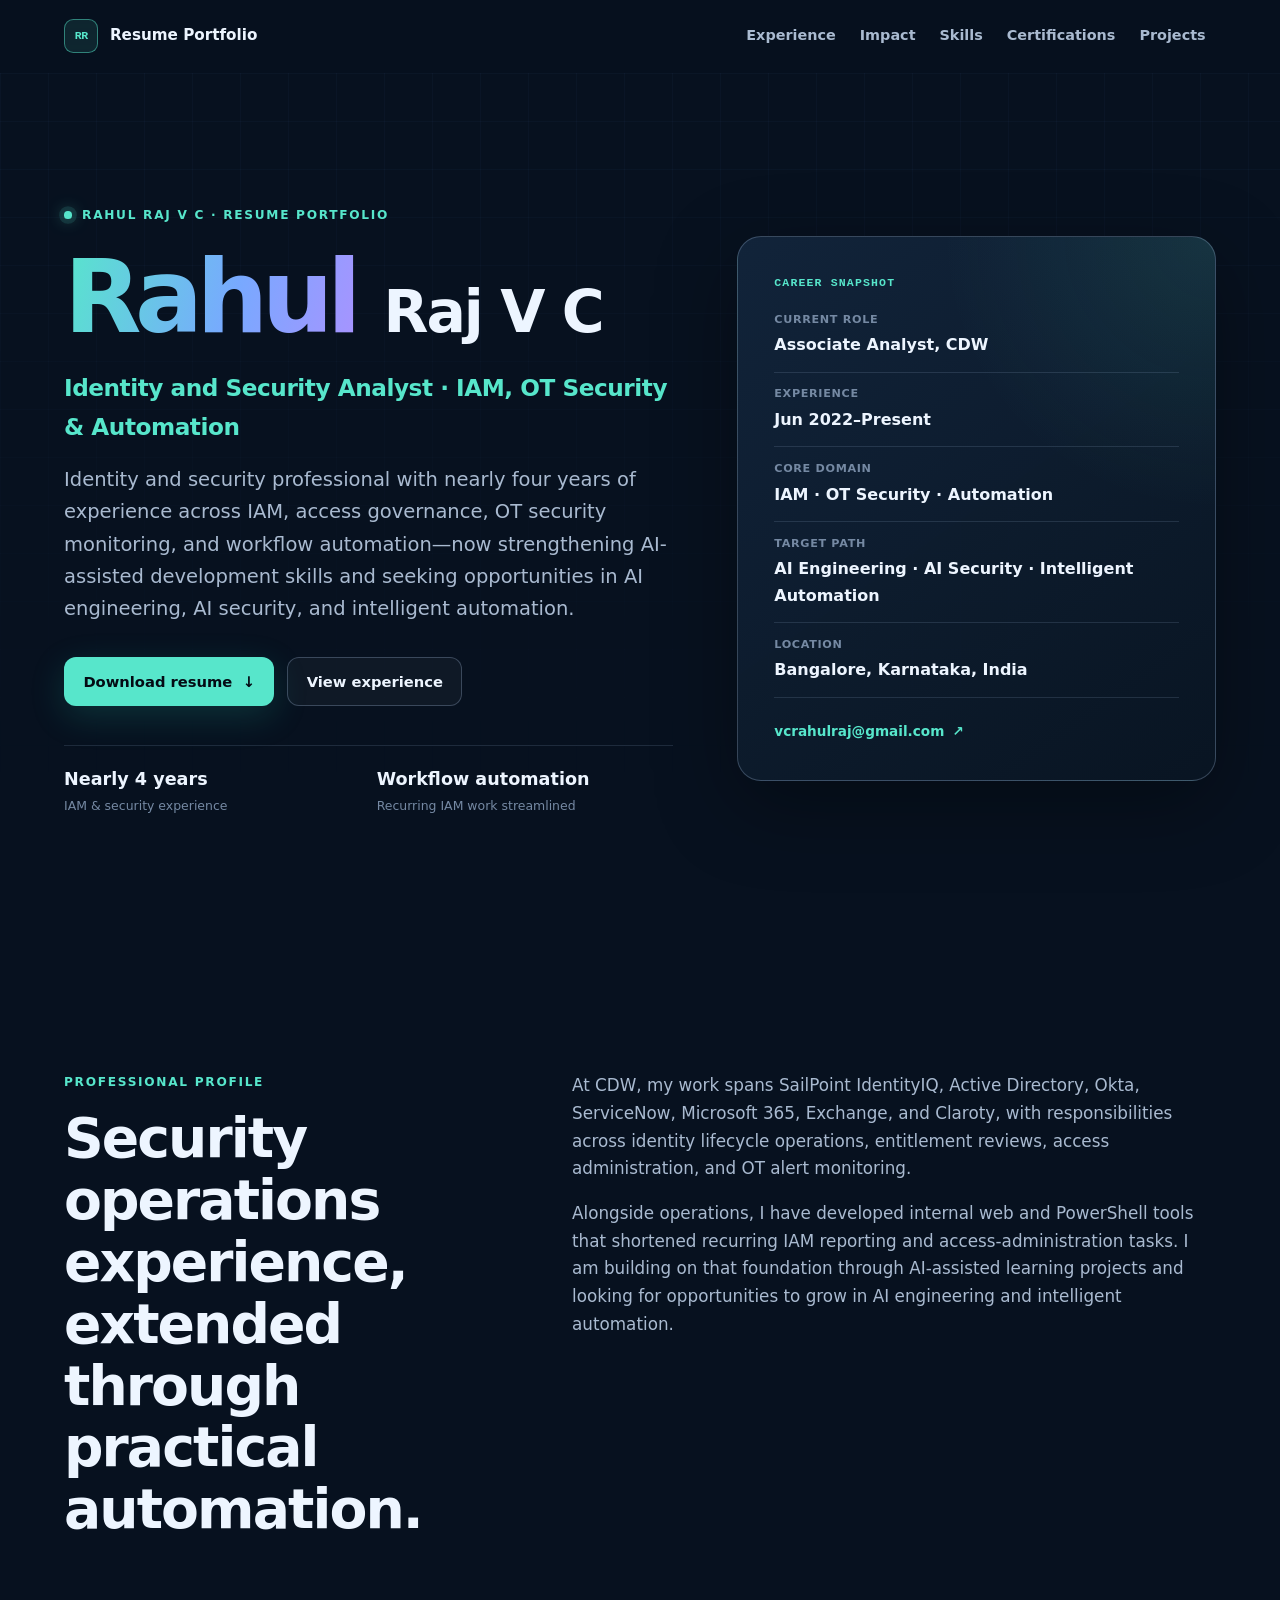
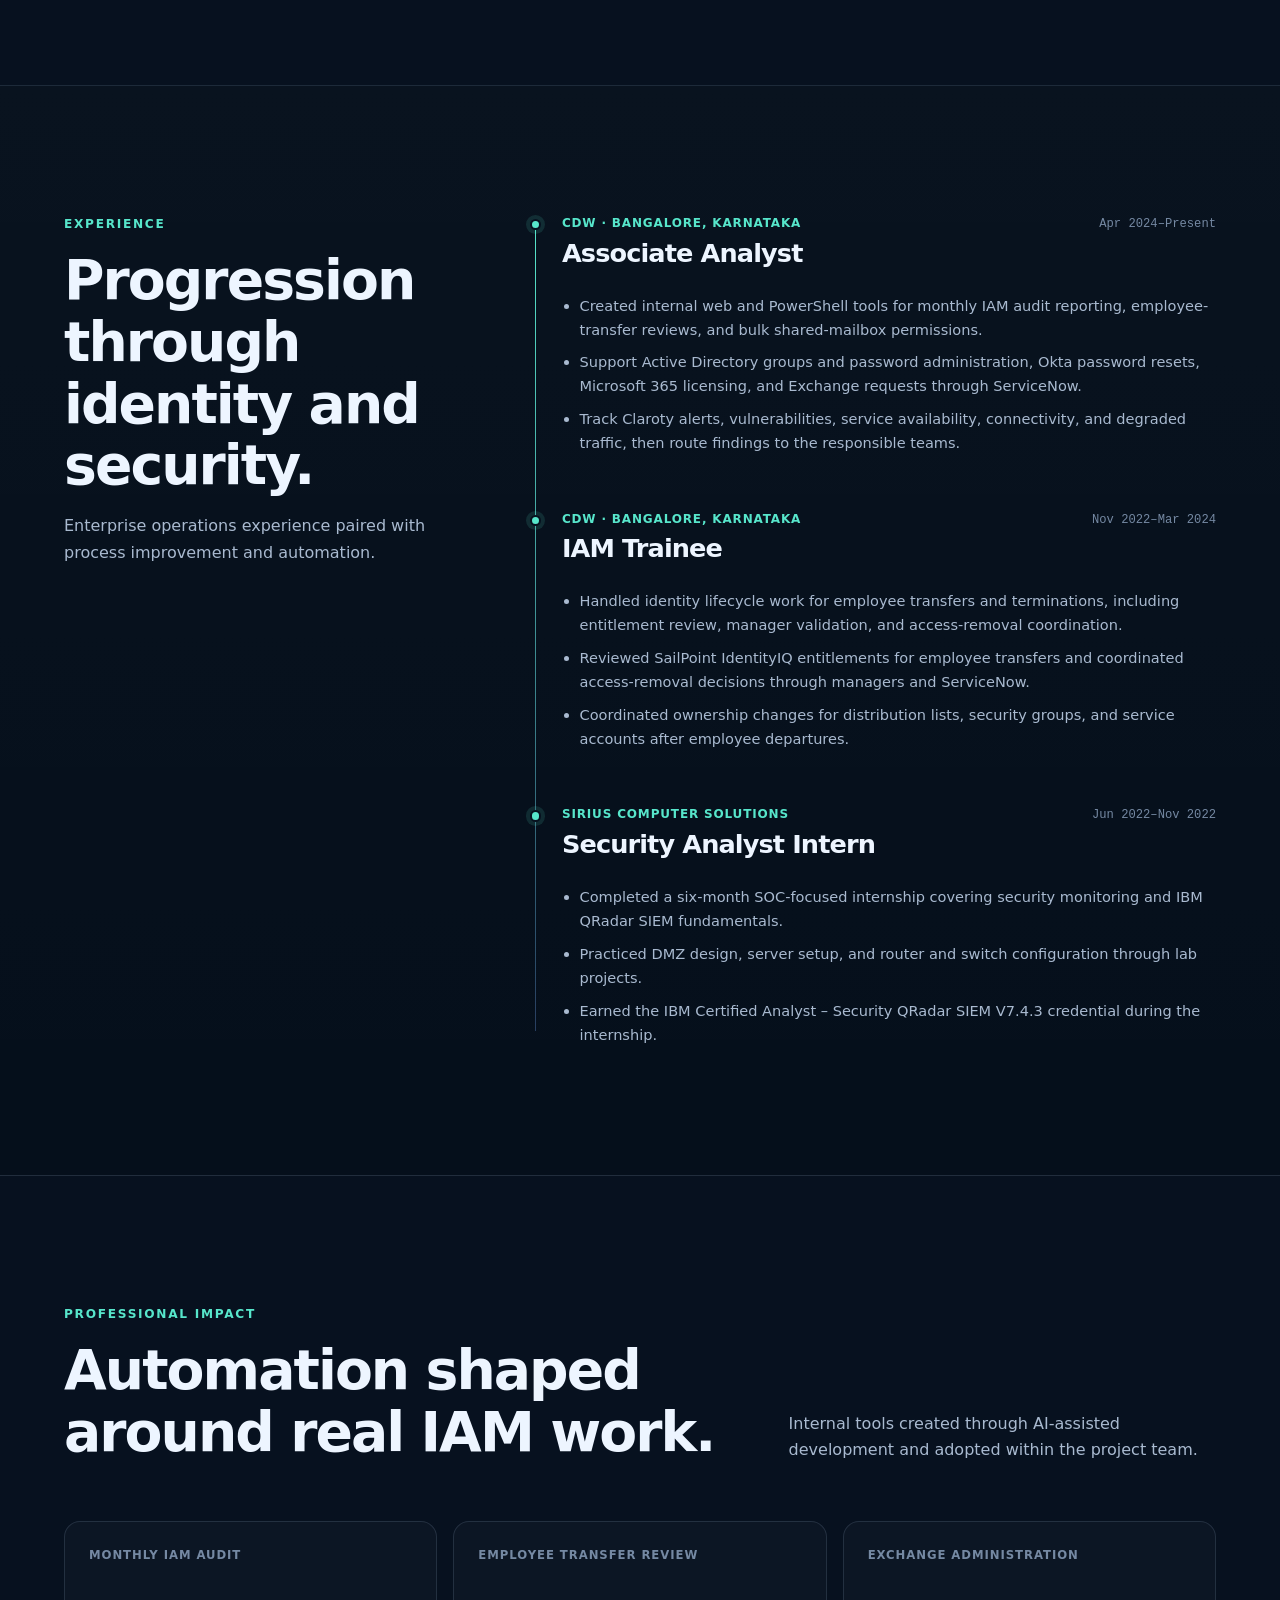
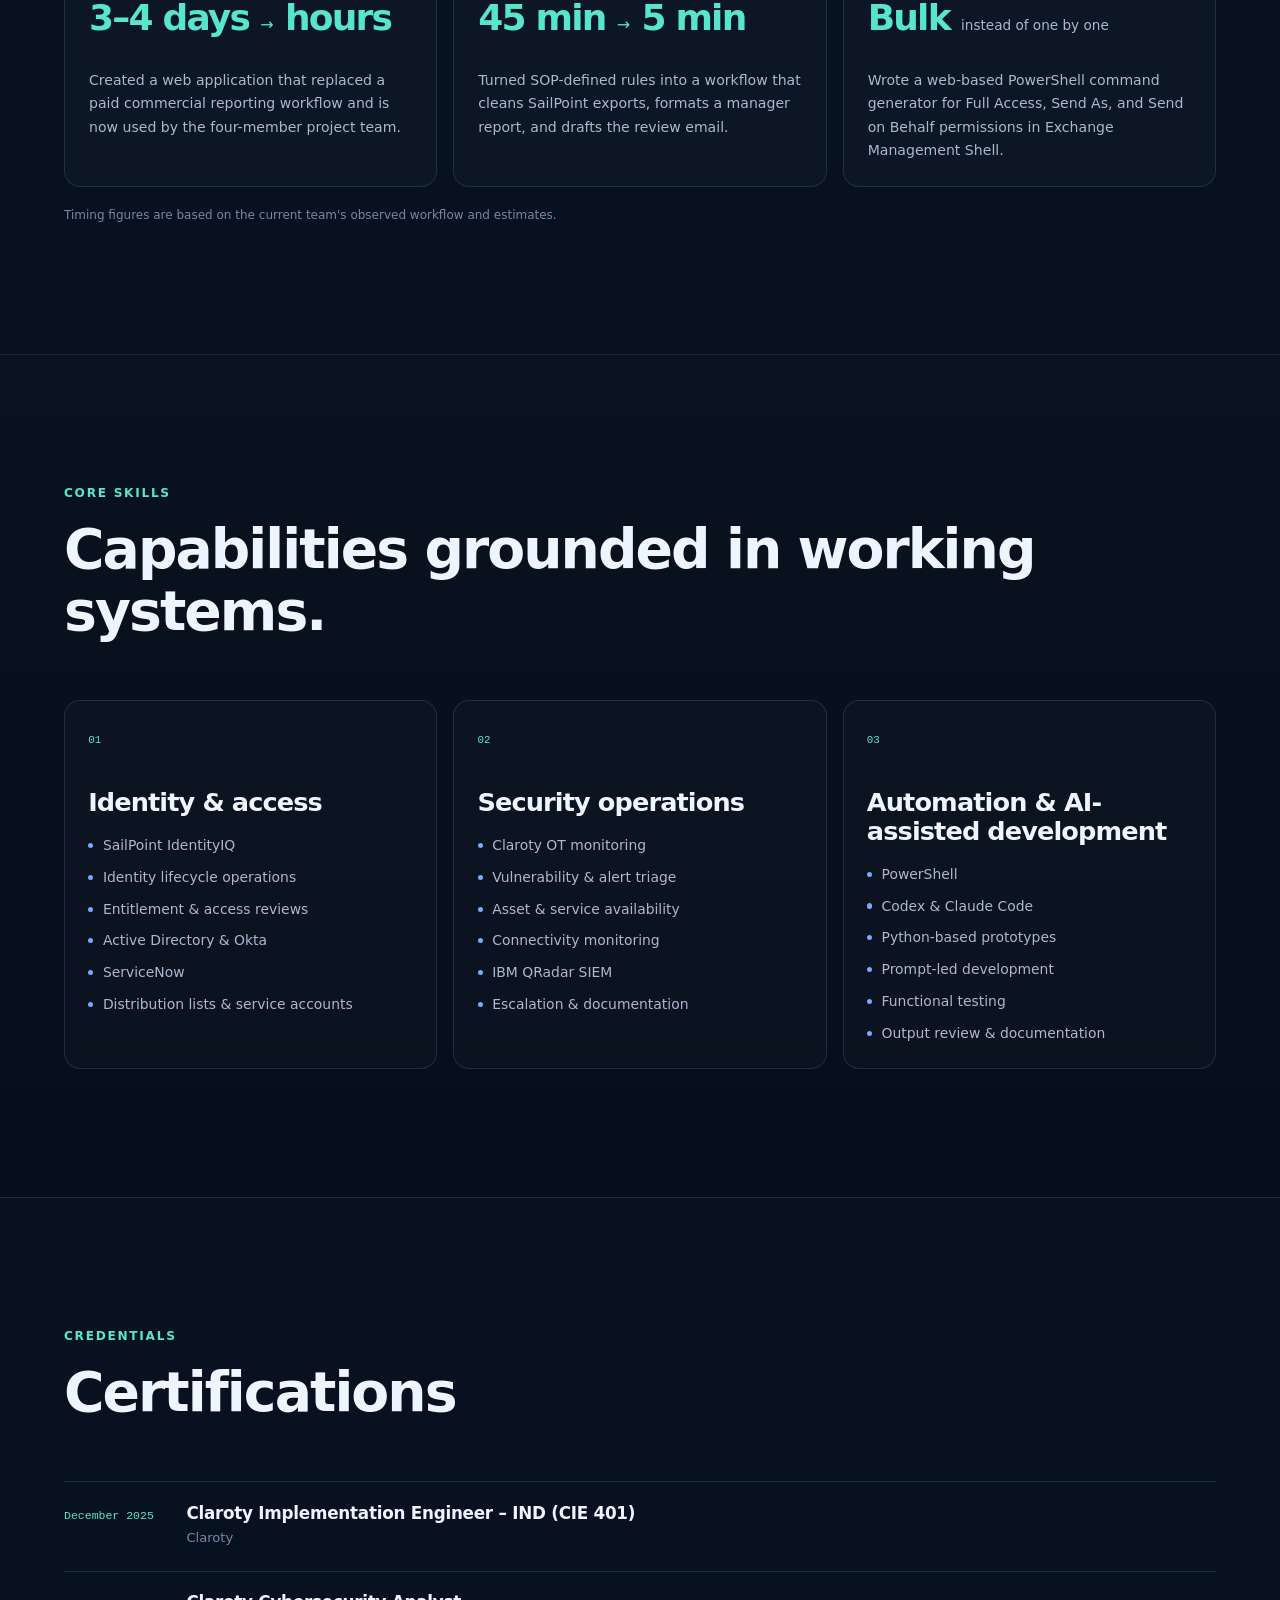
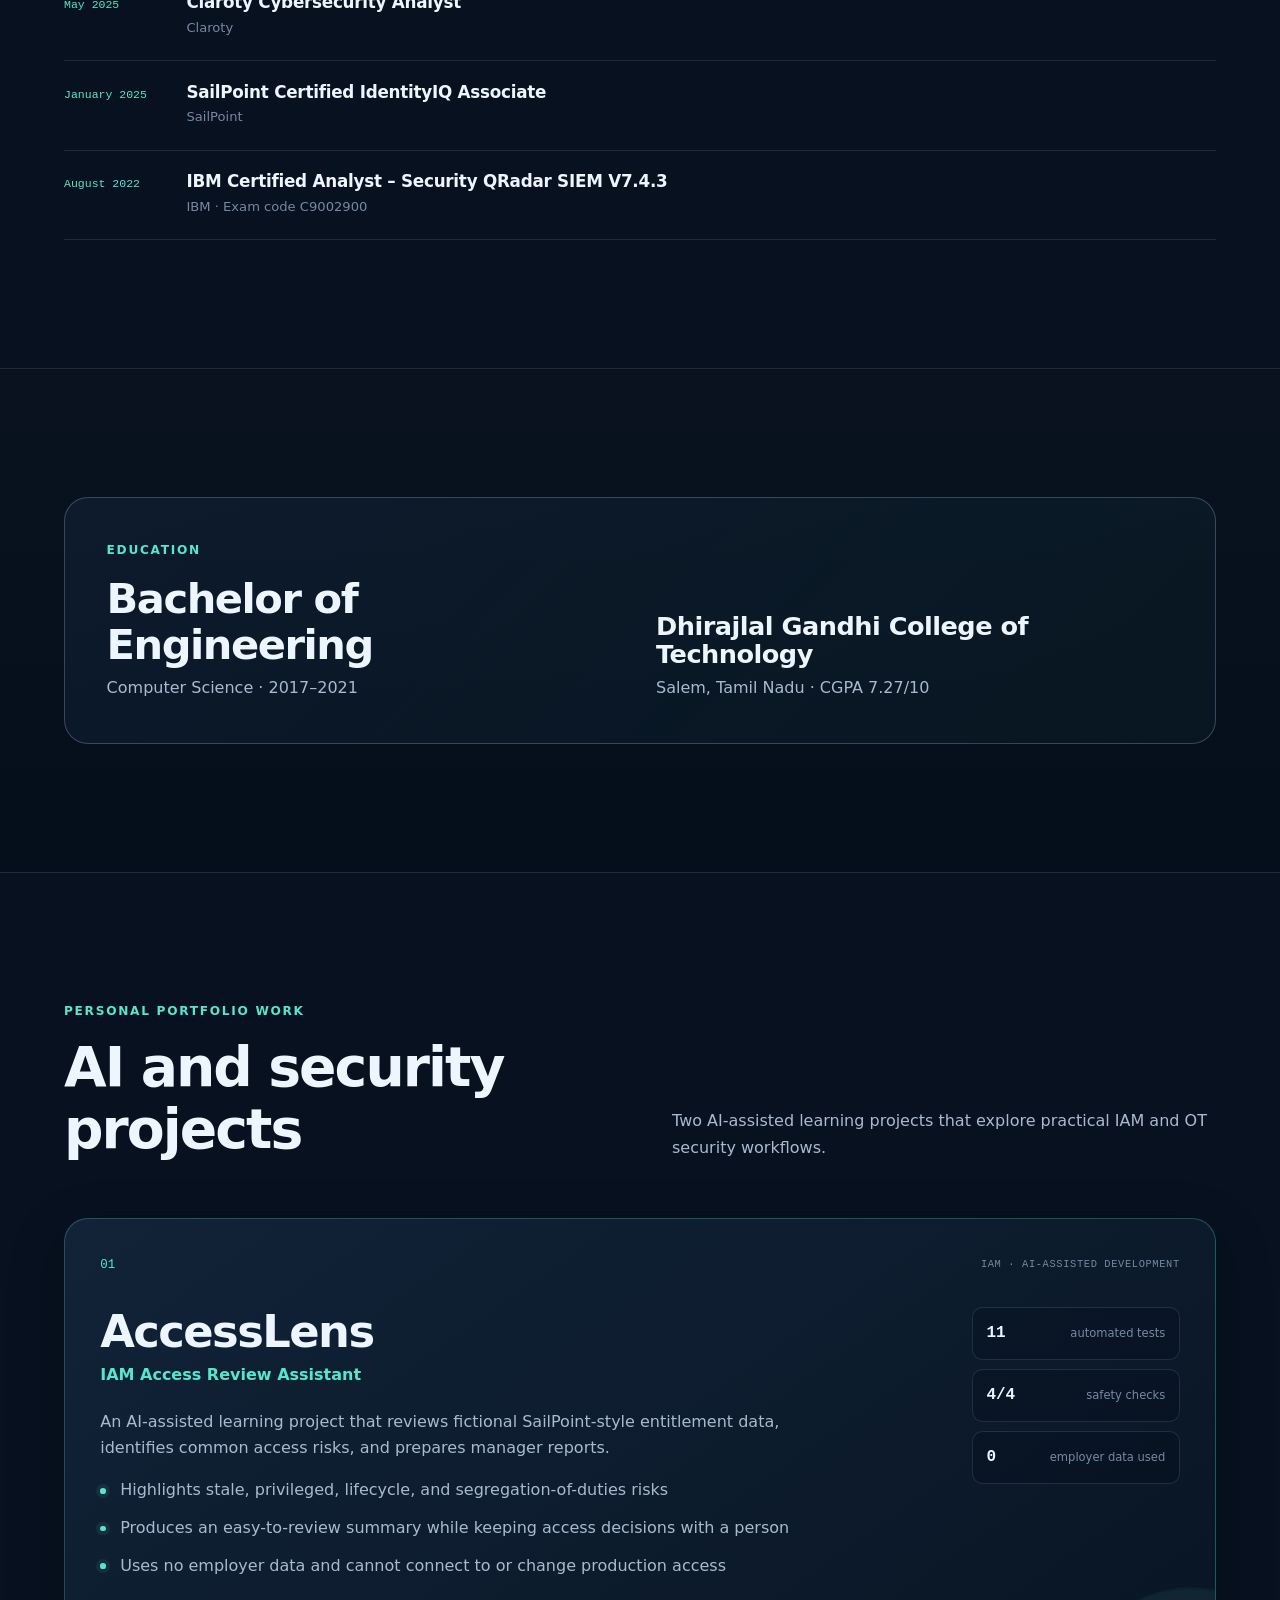
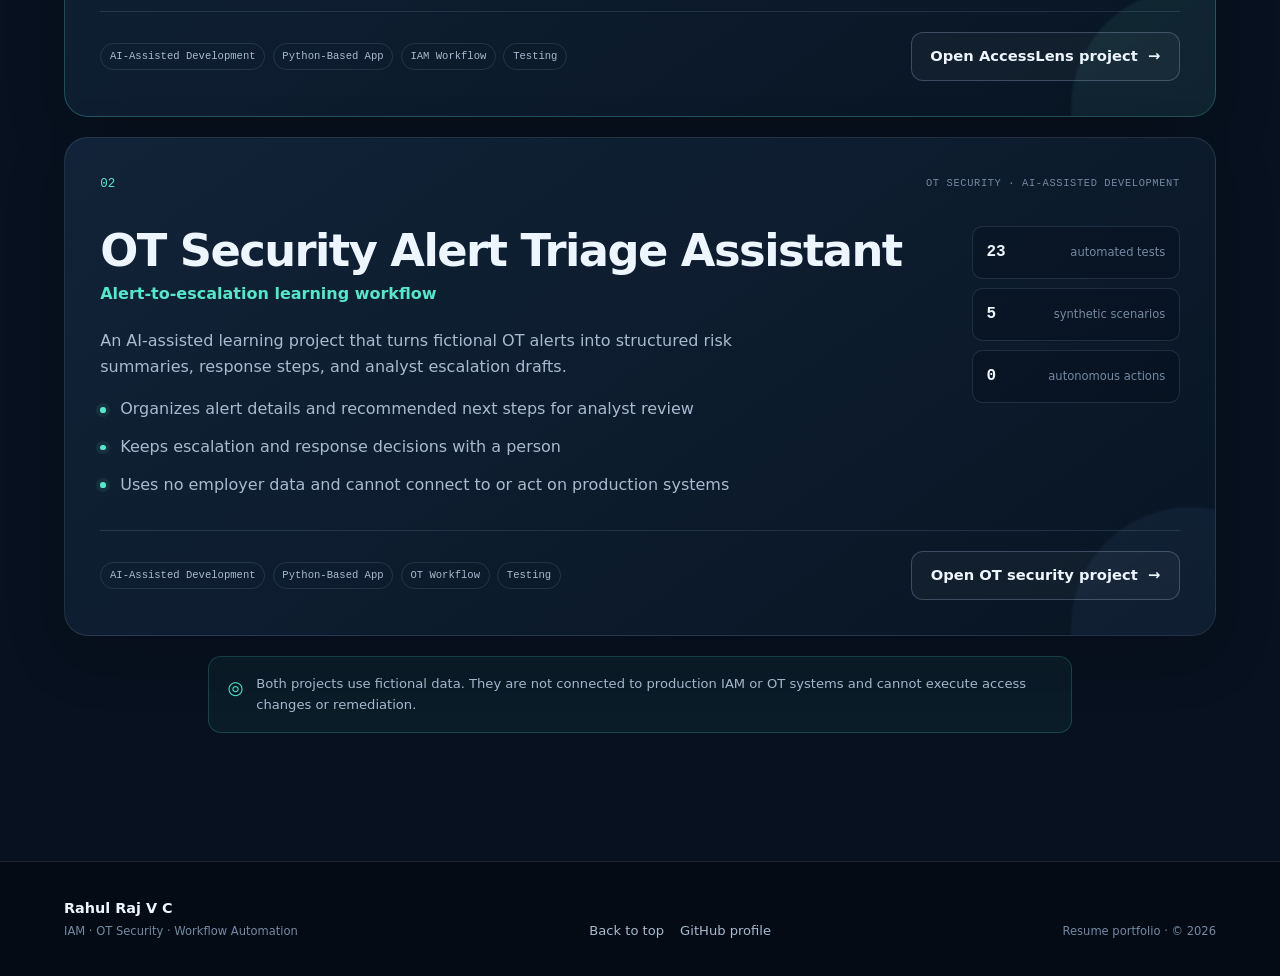
==== commit e48a7816: "Simplify portfolio hero and resume actions" ====
--- a/index.html
+++ b/index.html
@@ -46,7 +46,6 @@
           <span aria-hidden="true"></span><span aria-hidden="true"></span><span aria-hidden="true"></span>
         </button>
         <nav id="primary-navigation" class="primary-nav" aria-label="Primary navigation" data-nav>
-          <a href="#resume">Resume</a>
           <a href="#experience">Experience</a>
           <a href="#impact">Impact</a>
           <a href="#skills">Skills</a>
@@ -61,7 +60,7 @@
         <div class="container hero-grid">
           <div class="hero-copy">
             <p class="eyebrow"><span class="status-dot" aria-hidden="true"></span> Rahul Raj V C · Resume Portfolio</p>
-            <h1 id="hero-title">Rahul Raj V C</h1>
+            <h1 id="hero-title"><span class="hero-name-primary">Rahul</span> <span class="hero-name-secondary">Raj V C</span></h1>
             <p class="hero-role">Identity and Security Analyst <span aria-hidden="true">·</span> IAM, OT Security &amp; Automation</p>
             <p class="hero-lede">
               Identity and security professional with nearly four years of experience across IAM, access governance,
@@ -74,8 +73,7 @@
             </div>
             <ul class="hero-proof" aria-label="Professional highlights">
               <li><strong>Nearly 4 years</strong><span>IAM &amp; security experience</span></li>
-              <li><strong>Promoted</strong><span>IAM Trainee → Associate Analyst</span></li>
-              <li><strong>3 tools</strong><span>built for operational workflows</span></li>
+              <li><strong>Workflow automation</strong><span>Recurring IAM work streamlined</span></li>
             </ul>
           </div>
 
@@ -93,28 +91,6 @@
         </div>
       </section>
 
-      <section id="resume" class="section-shell resume-section" aria-labelledby="resume-title">
-        <div class="container resume-card resume-card-ready">
-          <div class="resume-icon" aria-hidden="true">
-            <svg viewBox="0 0 24 24" role="img"><path d="M7 3.75h7.25L18.25 7v13.25H7z"></path><path d="M14 3.75V7h4.25M9.75 11h5.75M9.75 14h5.75M9.75 17h3.5"></path></svg>
-          </div>
-          <div>
-            <p class="section-kicker">Resume</p>
-            <h2 id="resume-title">Download my resume.</h2>
-            <p>
-              Two pages covering enterprise IAM and OT security experience, measurable automation outcomes,
-              certifications, education, and personal AI and security projects. Updated September 2026.
-            </p>
-            <div class="resume-downloads" aria-label="Resume downloads">
-              <a class="button button-primary" href="assets/Rahul_Raj_V_C_Resume.pdf" download>Download PDF</a>
-              <a class="button button-secondary" href="assets/Rahul_Raj_V_C_Resume.docx" download>Download Word</a>
-              <a class="text-link" href="assets/Rahul_Raj_V_C_Resume.pdf" target="_blank" rel="noopener">Preview PDF <span aria-hidden="true">↗</span></a>
-            </div>
-          </div>
-          <span class="ready-pill">ATS ready · 2 pages</span>
-        </div>
-      </section>
-
       <section id="profile" class="section-shell" aria-labelledby="profile-title">
         <div class="container about-grid">
           <div>
@@ -123,8 +99,8 @@
           </div>
           <div class="about-copy">
             <p>
-              At CDW, I progressed from IAM Trainee to Associate Analyst. My work spans SailPoint IdentityIQ,
-              Active Directory, Okta, ServiceNow, Microsoft 365, Exchange, and Claroty, with responsibilities across
+              At CDW, my work spans SailPoint IdentityIQ, Active Directory, Okta, ServiceNow, Microsoft 365,
+              Exchange, and Claroty, with responsibilities across
               identity lifecycle operations, entitlement reviews, access administration, and OT alert monitoring.
             </p>
             <p>
@@ -147,7 +123,7 @@
             <article class="timeline-item">
               <div class="timeline-marker" aria-hidden="true"></div>
               <div class="timeline-head">
-                <div><span class="timeline-company">CDW · Bangalore, Karnataka</span><h3>Associate Analyst</h3><span class="promotion-badge">Promoted from IAM Trainee</span></div>
+                <div><span class="timeline-company">CDW · Bangalore, Karnataka</span><h3>Associate Analyst</h3></div>
                 <time datetime="2024-04">Apr 2024–Present</time>
               </div>
               <ul>
@@ -297,7 +273,7 @@
     <footer class="site-footer">
       <div class="container footer-inner">
         <div><strong>Rahul Raj V C</strong><span>IAM · OT Security · Workflow Automation</span></div>
-        <nav class="footer-links" aria-label="Footer navigation"><a href="#top">Back to top</a><a href="https://github.com/vcrahulraj">GitHub profile</a><a href="assets/Rahul_Raj_V_C_Resume.pdf" download>Download resume</a></nav>
+        <nav class="footer-links" aria-label="Footer navigation"><a href="#top">Back to top</a><a href="https://github.com/vcrahulraj">GitHub profile</a></nav>
         <p>Resume portfolio · <span data-year></span></p>
       </div>
     </footer>
--- a/styles.css
+++ b/styles.css
@@ -349,16 +349,23 @@
 }
 
 .hero h1 {
-  max-width: 13ch;
+  max-width: none;
   margin-bottom: 1.5rem;
-  font-size: clamp(3rem, 11vw, 6.3rem);
+  font-size: clamp(2.35rem, 9.5vw, 6.3rem);
   letter-spacing: -0.065em;
-}
-
-.hero h1 span {
+  white-space: nowrap;
+}
+
+.hero-name-primary {
   background: linear-gradient(105deg, var(--accent), var(--blue) 58%, var(--violet));
   background-clip: text;
   color: transparent;
+}
+
+.hero-name-secondary {
+  font-size: 0.58em;
+  font-weight: 560;
+  letter-spacing: -0.035em;
 }
 
 .hero-role {
@@ -1053,17 +1060,6 @@
   font-size: 0.76rem;
 }
 
-.promotion-badge {
-  display: inline-flex;
-  padding: 0.22rem 0.5rem;
-  border: 1px solid rgba(87, 230, 203, 0.25);
-  border-radius: 999px;
-  background: var(--accent-wash);
-  color: var(--accent);
-  font-size: 0.7rem;
-  font-weight: 700;
-}
-
 .timeline-item ul {
   display: grid;
   margin: 0;
@@ -1352,6 +1348,213 @@
   gap: 0.75rem;
 }
 
+.demo-section {
+  padding-block: clamp(2.5rem, 7vw, 5rem);
+  background: rgba(120, 169, 255, 0.035);
+}
+
+.demo-shell {
+  padding: clamp(1.4rem, 4vw, 2.5rem);
+  border: 1px solid rgba(87, 230, 203, 0.26);
+  border-radius: var(--radius-lg);
+  background:
+    radial-gradient(circle at 100% 0, rgba(87, 230, 203, 0.08), transparent 24rem),
+    linear-gradient(145deg, rgba(19, 37, 59, 0.92), rgba(9, 21, 35, 0.96));
+  box-shadow: 0 24px 70px rgba(0, 0, 0, 0.2);
+}
+
+.demo-heading {
+  display: flex;
+  flex-wrap: wrap;
+  align-items: flex-start;
+  justify-content: space-between;
+  gap: 1.25rem;
+}
+
+.demo-heading > div {
+  max-width: 47rem;
+}
+
+.demo-heading h2 {
+  margin-bottom: 0.75rem;
+  font-size: clamp(1.8rem, 5vw, 3rem);
+}
+
+.demo-heading p:not(.section-kicker) {
+  margin-bottom: 0;
+  color: var(--text-soft);
+}
+
+.demo-safety {
+  padding: 0.38rem 0.68rem;
+  border: 1px solid rgba(87, 230, 203, 0.3);
+  border-radius: 999px;
+  color: var(--accent);
+  font-family: "SFMono-Regular", Consolas, monospace;
+  font-size: 0.68rem;
+  letter-spacing: 0.04em;
+  text-transform: uppercase;
+}
+
+.demo-workspace {
+  display: grid;
+  margin-top: 2rem;
+  gap: 1rem;
+}
+
+.demo-controls,
+.demo-output {
+  padding: clamp(1.1rem, 3vw, 1.6rem);
+  border: 1px solid var(--line);
+  border-radius: 0.9rem;
+  background: rgba(3, 10, 18, 0.3);
+}
+
+.demo-controls {
+  display: grid;
+  align-content: start;
+  gap: 0.65rem;
+}
+
+.demo-controls label {
+  margin-top: 0.35rem;
+  color: var(--text-soft);
+  font-size: 0.8rem;
+  font-weight: 800;
+}
+
+.demo-controls select,
+.demo-controls textarea {
+  width: 100%;
+  padding: 0.78rem 0.85rem;
+  border: 1px solid var(--line-strong);
+  border-radius: 0.55rem;
+  outline: none;
+  background: var(--bg-deep);
+  color: var(--text);
+  font: inherit;
+}
+
+.demo-controls select:focus-visible,
+.demo-controls textarea:focus-visible {
+  border-color: var(--accent);
+  box-shadow: 0 0 0 0.2rem rgba(87, 230, 203, 0.12);
+}
+
+.demo-controls textarea {
+  resize: vertical;
+}
+
+.demo-controls .button {
+  margin-top: 0.5rem;
+  justify-content: center;
+}
+
+.demo-help,
+.demo-context {
+  margin: 0;
+  color: var(--text-muted);
+  font-size: 0.76rem;
+}
+
+.demo-output {
+  min-height: 19rem;
+  outline: none;
+}
+
+.demo-output:focus-visible {
+  border-color: var(--accent);
+}
+
+.demo-empty {
+  display: grid;
+  min-height: 16rem;
+  align-content: center;
+  justify-items: center;
+  gap: 0.35rem;
+  color: var(--text-muted);
+  text-align: center;
+}
+
+.demo-empty strong {
+  color: var(--text-soft);
+  font-size: 1.1rem;
+}
+
+.demo-result-head {
+  display: grid;
+  gap: 0.65rem;
+}
+
+.demo-result-head div {
+  display: grid;
+  padding: 0.75rem 0.85rem;
+  gap: 0.2rem;
+  border: 1px solid var(--line);
+  border-radius: 0.55rem;
+  background: rgba(120, 169, 255, 0.04);
+}
+
+.demo-result-head span {
+  color: var(--text-muted);
+  font-size: 0.7rem;
+  text-transform: uppercase;
+}
+
+.demo-result-head strong {
+  font-size: 0.9rem;
+}
+
+.demo-result-head div:first-child strong {
+  color: var(--accent);
+  font-family: "SFMono-Regular", Consolas, monospace;
+  font-size: 1.2rem;
+}
+
+.demo-result-body {
+  margin-top: 1.25rem;
+}
+
+.demo-result-body h3 {
+  margin: 1rem 0 0.35rem;
+  font-size: 0.95rem;
+}
+
+.demo-result-body p,
+.demo-result-body li {
+  color: var(--text-soft);
+  font-size: 0.88rem;
+}
+
+.demo-result-body ul,
+.demo-result-body ol {
+  margin: 0;
+  padding-left: 1.25rem;
+}
+
+.demo-result-body li + li {
+  margin-top: 0.35rem;
+}
+
+.demo-draft {
+  padding: 0.85rem;
+  border-left: 3px solid var(--accent);
+  background: rgba(87, 230, 203, 0.05);
+}
+
+.demo-context {
+  margin-top: 1rem;
+}
+
+.risk-medium {
+  color: #f5c66a;
+}
+
+.risk-high,
+.risk-critical {
+  color: #ff8f8f;
+}
+
 .detail-content-section {
   padding-top: clamp(2.5rem, 6vw, 4.5rem);
 }
@@ -1473,6 +1676,14 @@
 }
 
 @media (min-width: 52rem) {
+  .demo-workspace {
+    grid-template-columns: minmax(16rem, 0.72fr) minmax(0, 1.28fr);
+  }
+
+  .demo-result-head {
+    grid-template-columns: 0.7fr 0.8fr 1.5fr;
+  }
+
   .detail-grid {
     grid-template-columns: 1fr 1fr;
   }
@@ -1567,7 +1778,7 @@
 
 @media (min-width: 38rem) {
   .hero-proof {
-    grid-template-columns: repeat(3, 1fr);
+    grid-template-columns: repeat(2, minmax(0, 1fr));
   }
 
   .project-footer {
@@ -1792,8 +2003,7 @@
     display: none;
   }
 
-  .tech-list li,
-  .promotion-badge {
+  .tech-list li {
     border-color: #9eacba;
   }
 }
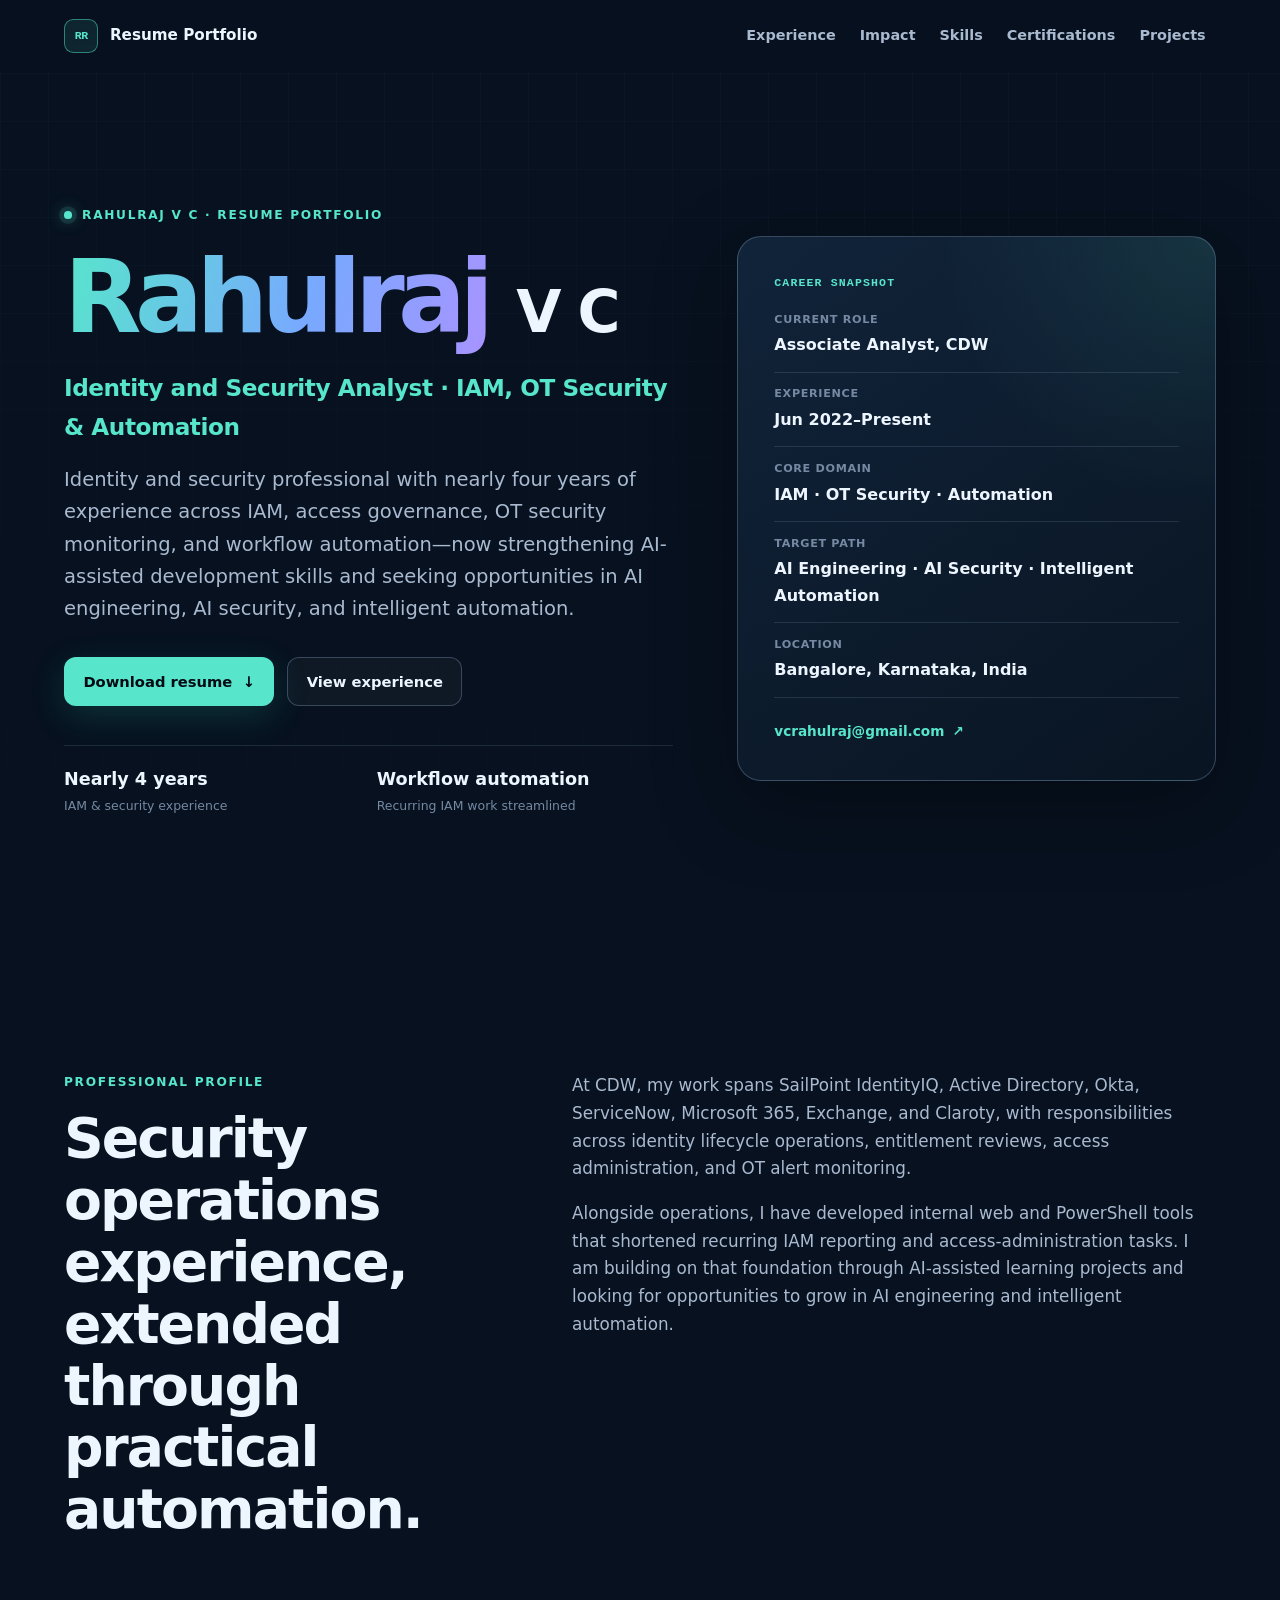
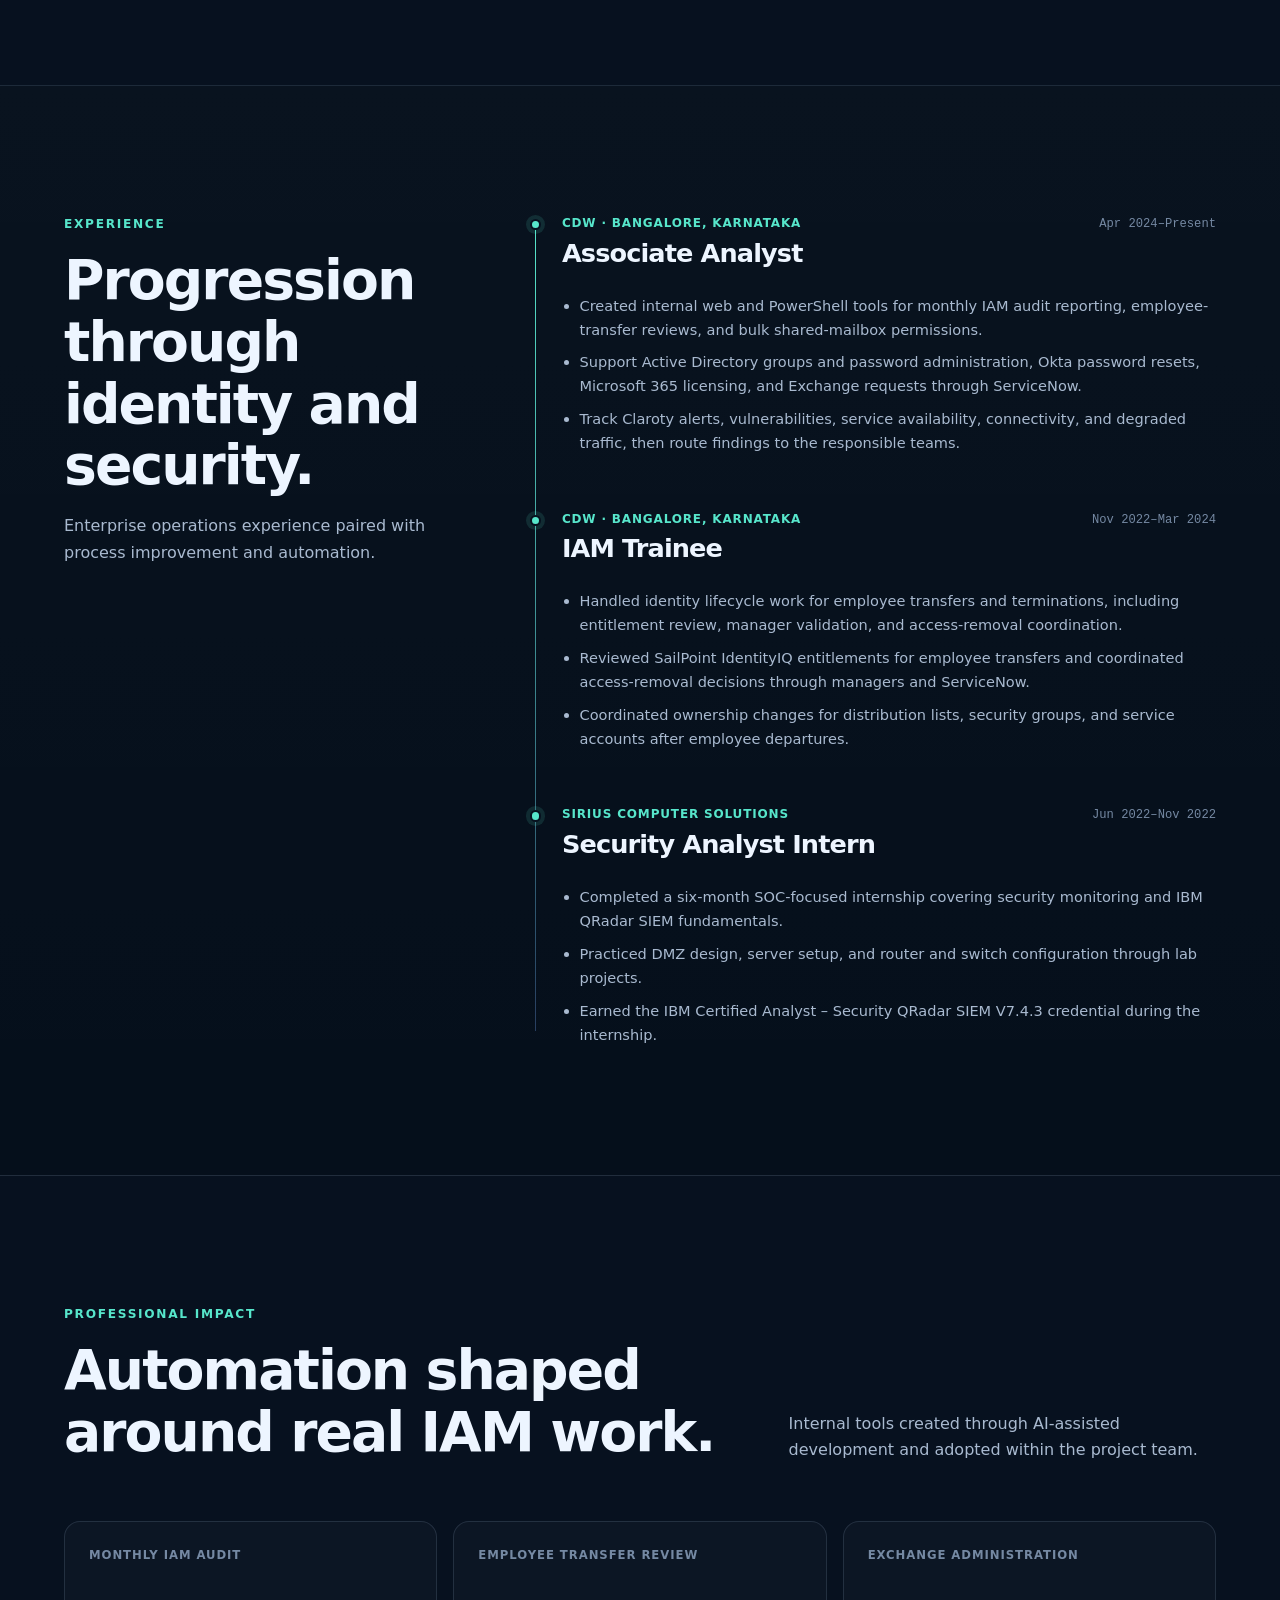
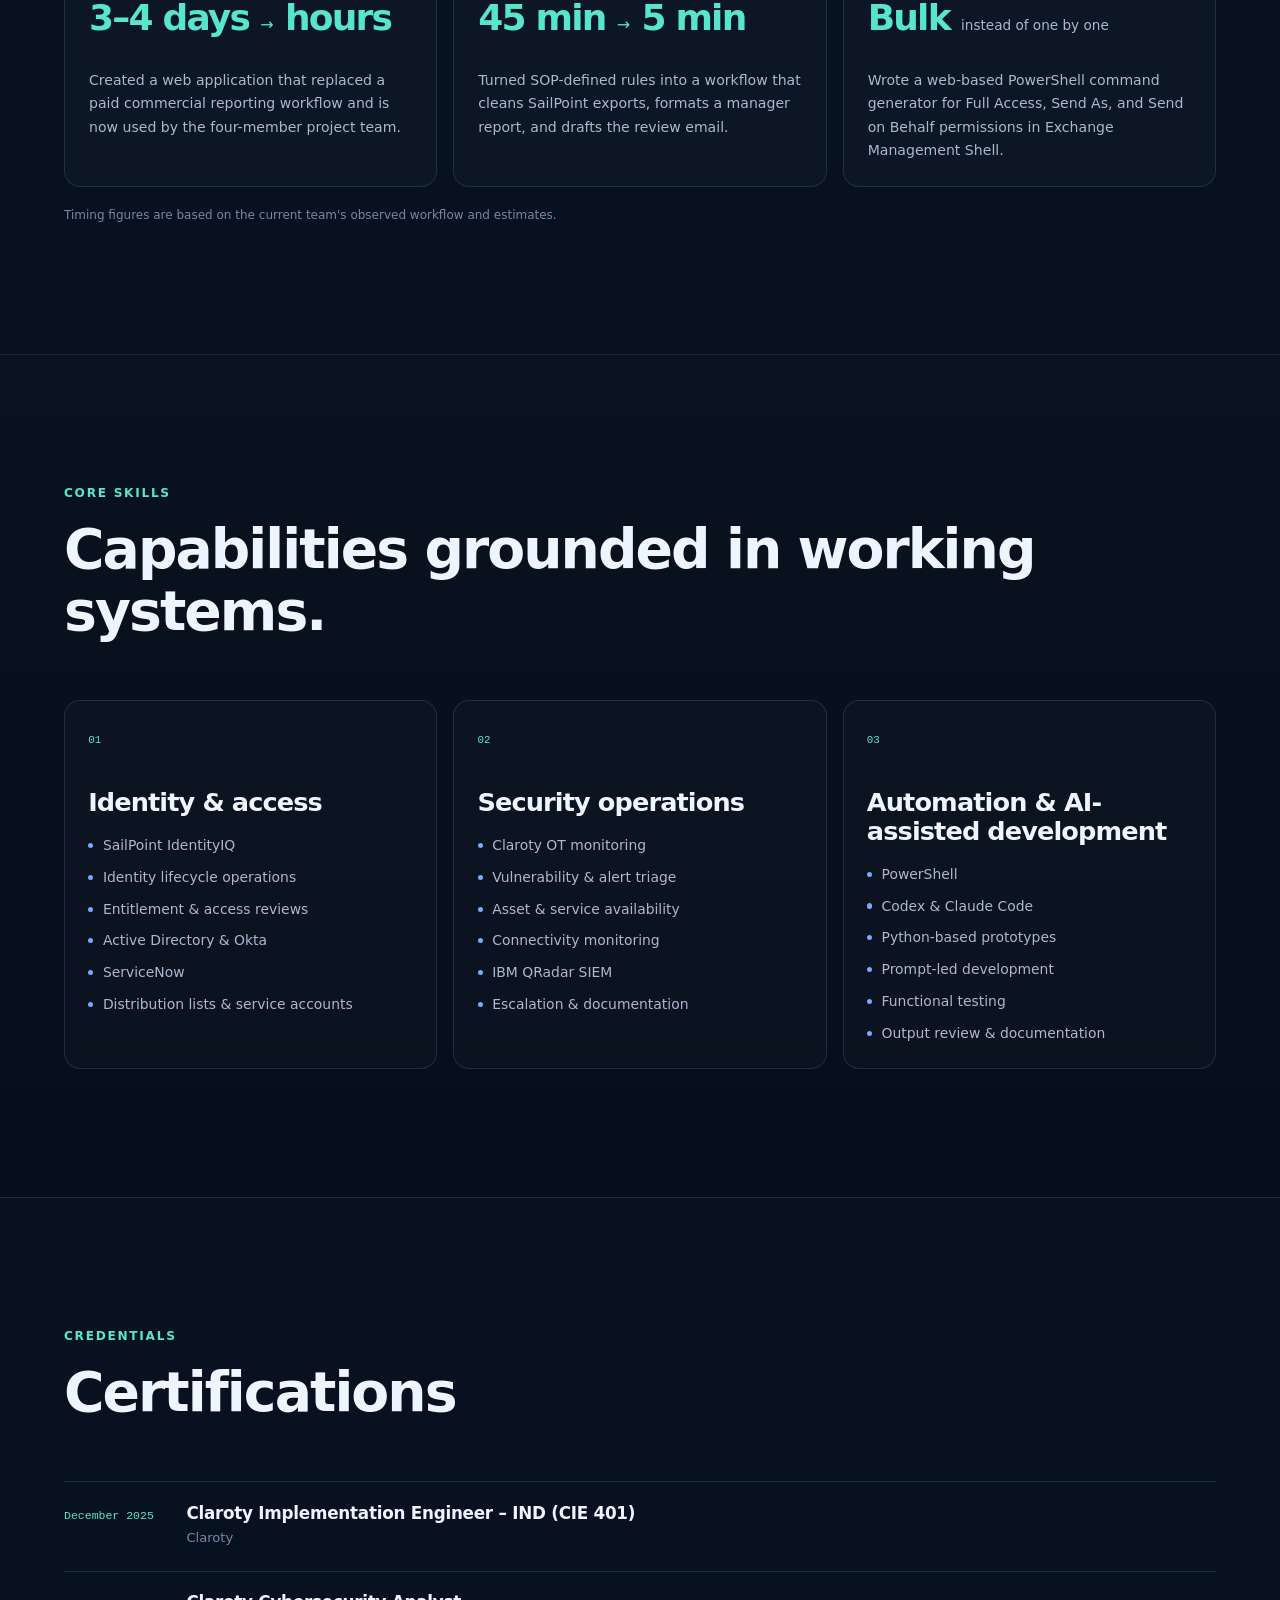
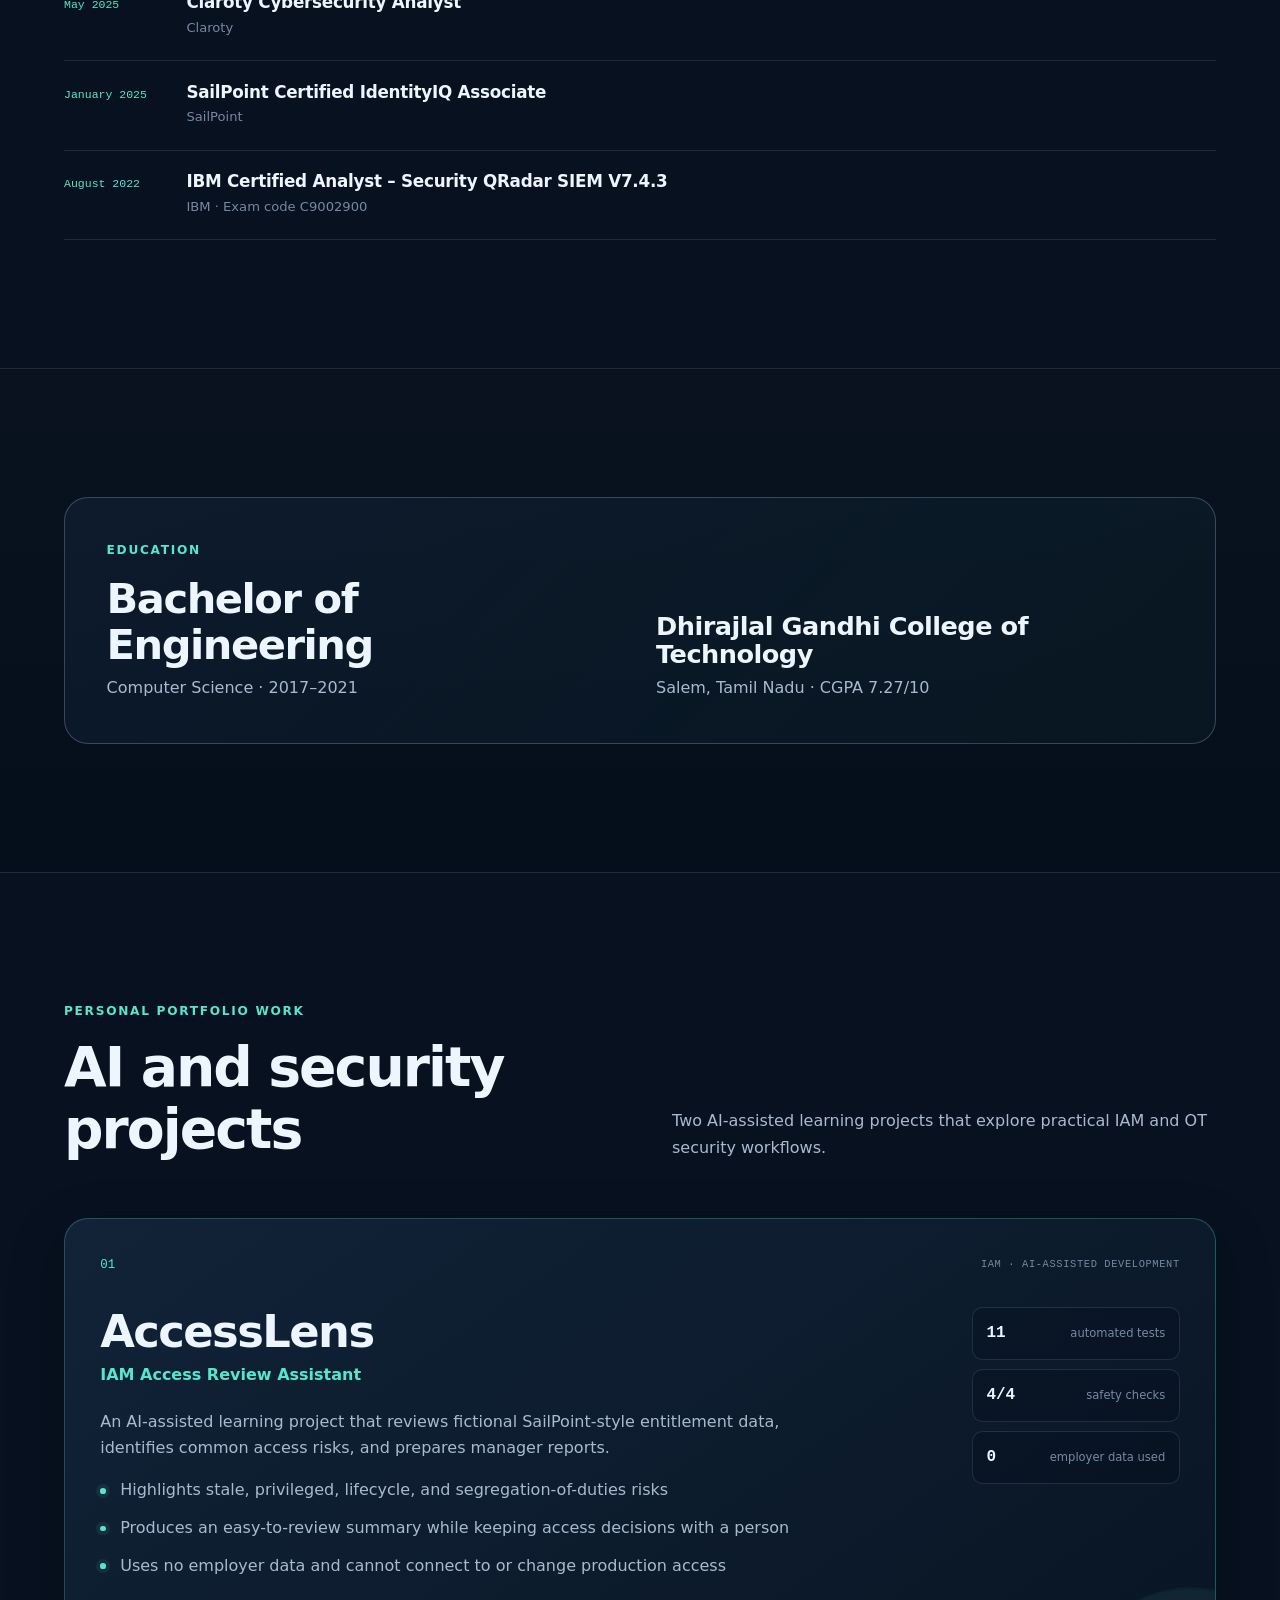
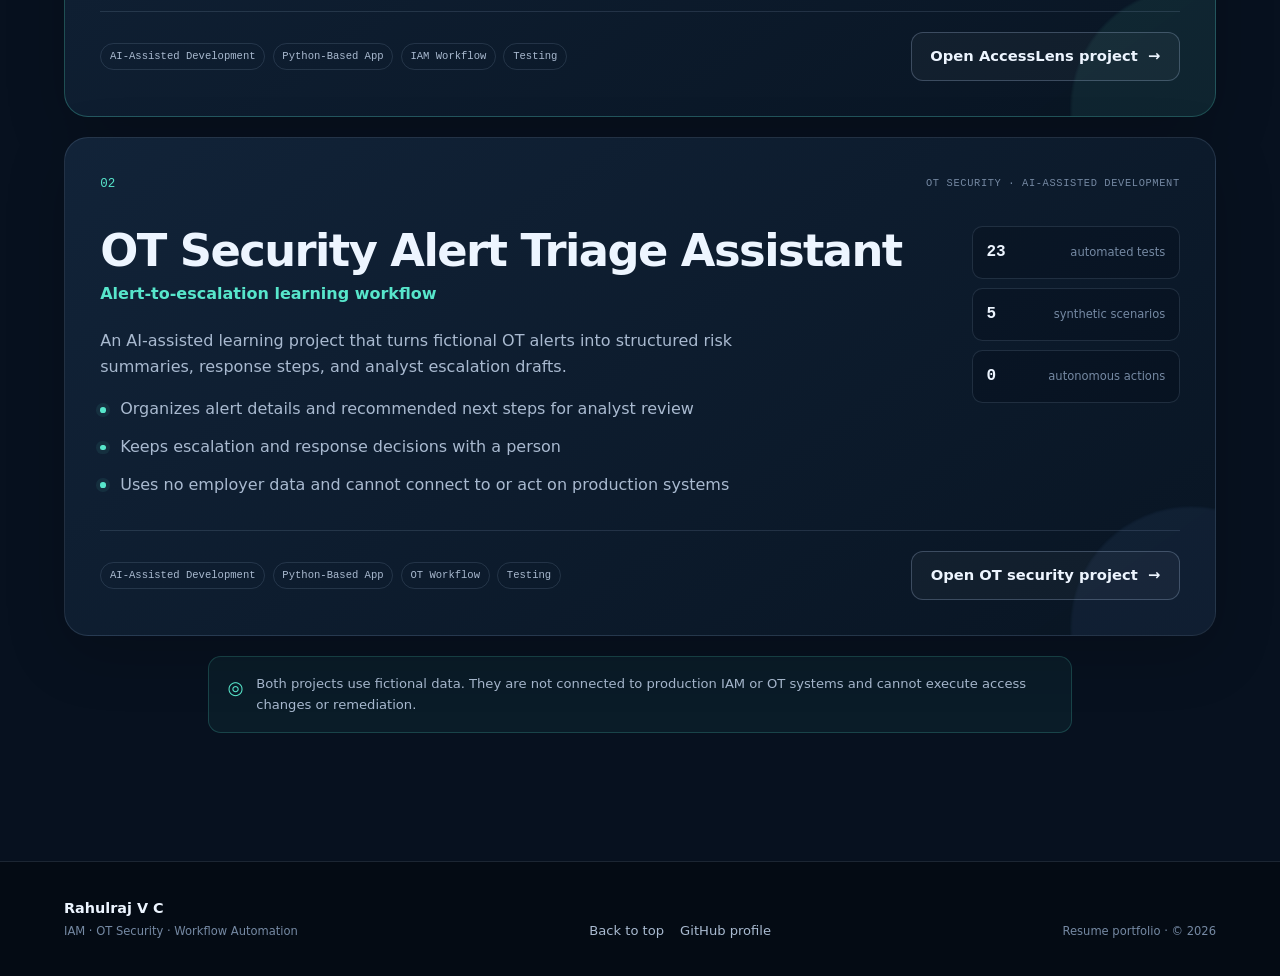
==== commit b1d04a52: "Correct name to Rahulraj V C" ====
--- a/index.html
+++ b/index.html
@@ -5,18 +5,18 @@
     <meta name="viewport" content="width=device-width, initial-scale=1">
     <meta name="color-scheme" content="dark light">
     <meta name="theme-color" content="#07111f">
-    <meta name="description" content="Rahul Raj V C's resume portfolio: nearly four years of IAM, OT security, access administration, and workflow automation experience.">
-    <meta name="author" content="Rahul Raj V C">
+    <meta name="description" content="Rahulraj V C's resume portfolio: nearly four years of IAM, OT security, access administration, and workflow automation experience.">
+    <meta name="author" content="Rahulraj V C">
     <meta name="robots" content="index, follow">
     <meta property="og:type" content="profile">
-    <meta property="og:title" content="Rahul Raj V C | Resume Portfolio">
+    <meta property="og:title" content="Rahulraj V C | Resume Portfolio">
     <meta property="og:url" content="https://vcrahulraj.github.io/">
     <meta property="og:description" content="Identity and security analyst building from IAM and OT security into AI-assisted development and intelligent automation.">
     <meta property="og:image" content="favicon.svg">
     <meta name="twitter:card" content="summary">
-    <meta name="twitter:title" content="Rahul Raj V C | Resume Portfolio">
+    <meta name="twitter:title" content="Rahulraj V C | Resume Portfolio">
     <meta name="twitter:description" content="IAM, OT security, access administration, workflow automation, and AI-assisted portfolio projects.">
-    <title>Rahul Raj V C | Resume Portfolio</title>
+    <title>Rahulraj V C | Resume Portfolio</title>
     <link rel="canonical" href="https://vcrahulraj.github.io/">
     <link rel="icon" href="favicon.svg" type="image/svg+xml">
     <link rel="stylesheet" href="styles.css">
@@ -24,7 +24,7 @@
       {
         "@context": "https://schema.org",
         "@type": "Person",
-        "name": "Rahul Raj V C",
+        "name": "Rahulraj V C",
         "jobTitle": "Identity and Security Analyst",
         "url": "https://vcrahulraj.github.io/",
         "sameAs": ["https://github.com/vcrahulraj"],
@@ -37,7 +37,7 @@
 
     <header class="site-header" data-header>
       <div class="container nav-wrap">
-        <a class="brand" href="#top" aria-label="Rahul Raj V C, home">
+        <a class="brand" href="#top" aria-label="Rahulraj V C, home">
           <span class="brand-mark" aria-hidden="true">RR</span>
           <span>Resume Portfolio</span>
         </a>
@@ -59,8 +59,8 @@
       <section id="top" class="hero section-shell" aria-labelledby="hero-title">
         <div class="container hero-grid">
           <div class="hero-copy">
-            <p class="eyebrow"><span class="status-dot" aria-hidden="true"></span> Rahul Raj V C · Resume Portfolio</p>
-            <h1 id="hero-title"><span class="hero-name-primary">Rahul</span> <span class="hero-name-secondary">Raj V C</span></h1>
+            <p class="eyebrow"><span class="status-dot" aria-hidden="true"></span> Rahulraj V C · Resume Portfolio</p>
+            <h1 id="hero-title"><span class="hero-name-primary">Rahulraj</span> <span class="hero-name-secondary">V C</span></h1>
             <p class="hero-role">Identity and Security Analyst <span aria-hidden="true">·</span> IAM, OT Security &amp; Automation</p>
             <p class="hero-lede">
               Identity and security professional with nearly four years of experience across IAM, access governance,
@@ -272,7 +272,7 @@
 
     <footer class="site-footer">
       <div class="container footer-inner">
-        <div><strong>Rahul Raj V C</strong><span>IAM · OT Security · Workflow Automation</span></div>
+        <div><strong>Rahulraj V C</strong><span>IAM · OT Security · Workflow Automation</span></div>
         <nav class="footer-links" aria-label="Footer navigation"><a href="#top">Back to top</a><a href="https://github.com/vcrahulraj">GitHub profile</a></nav>
         <p>Resume portfolio · <span data-year></span></p>
       </div>
